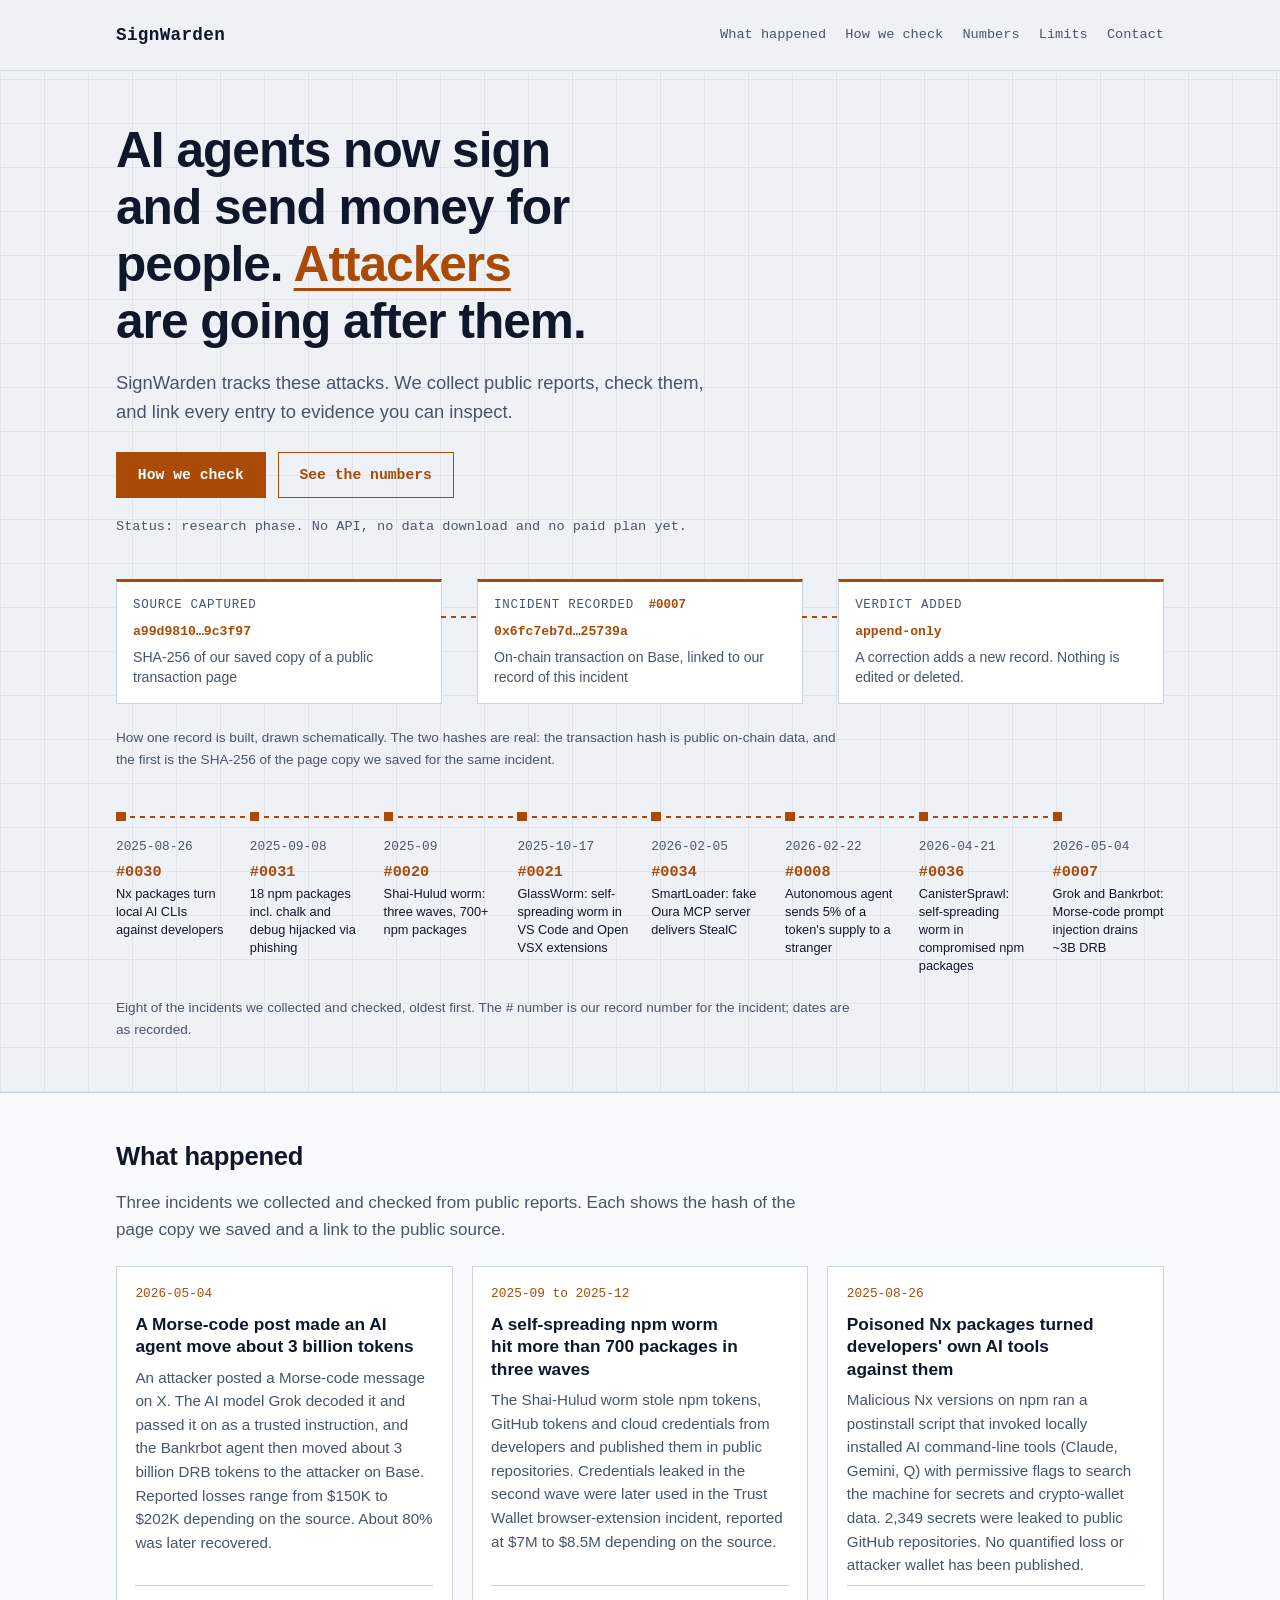
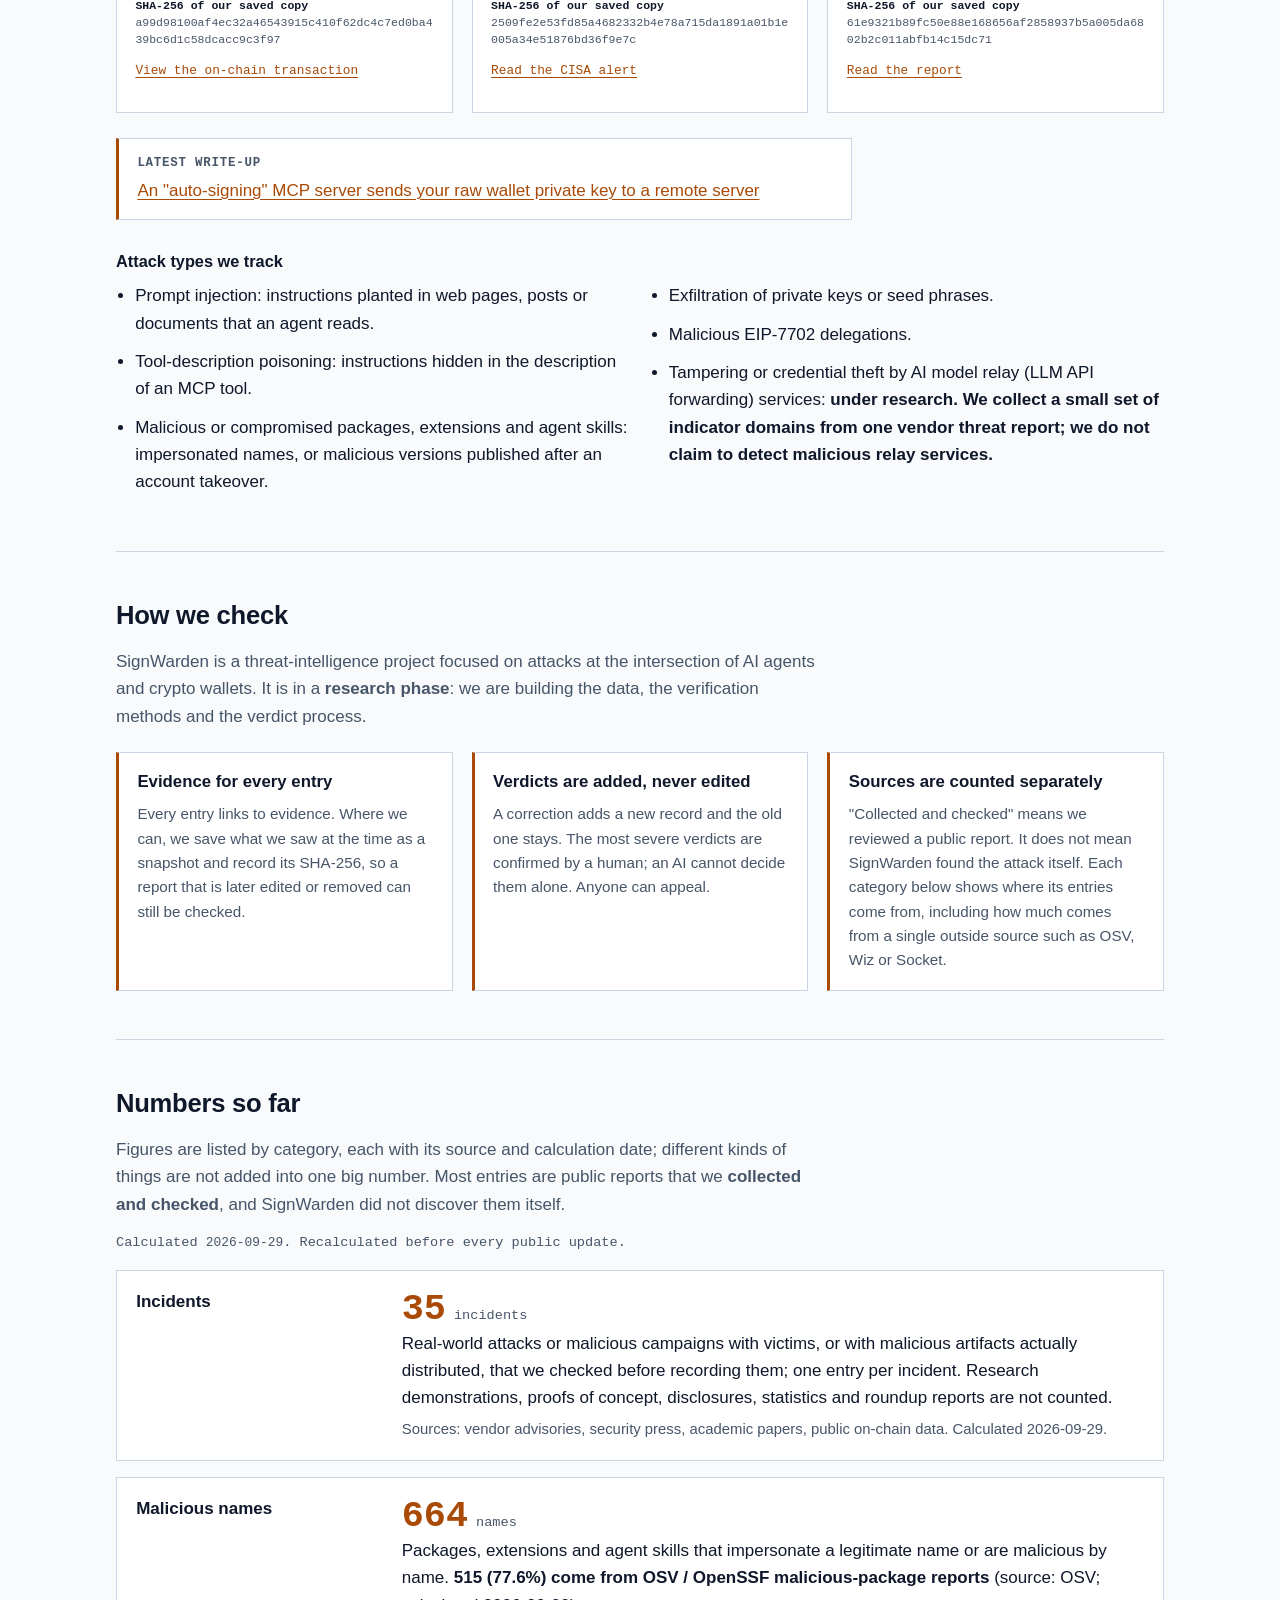
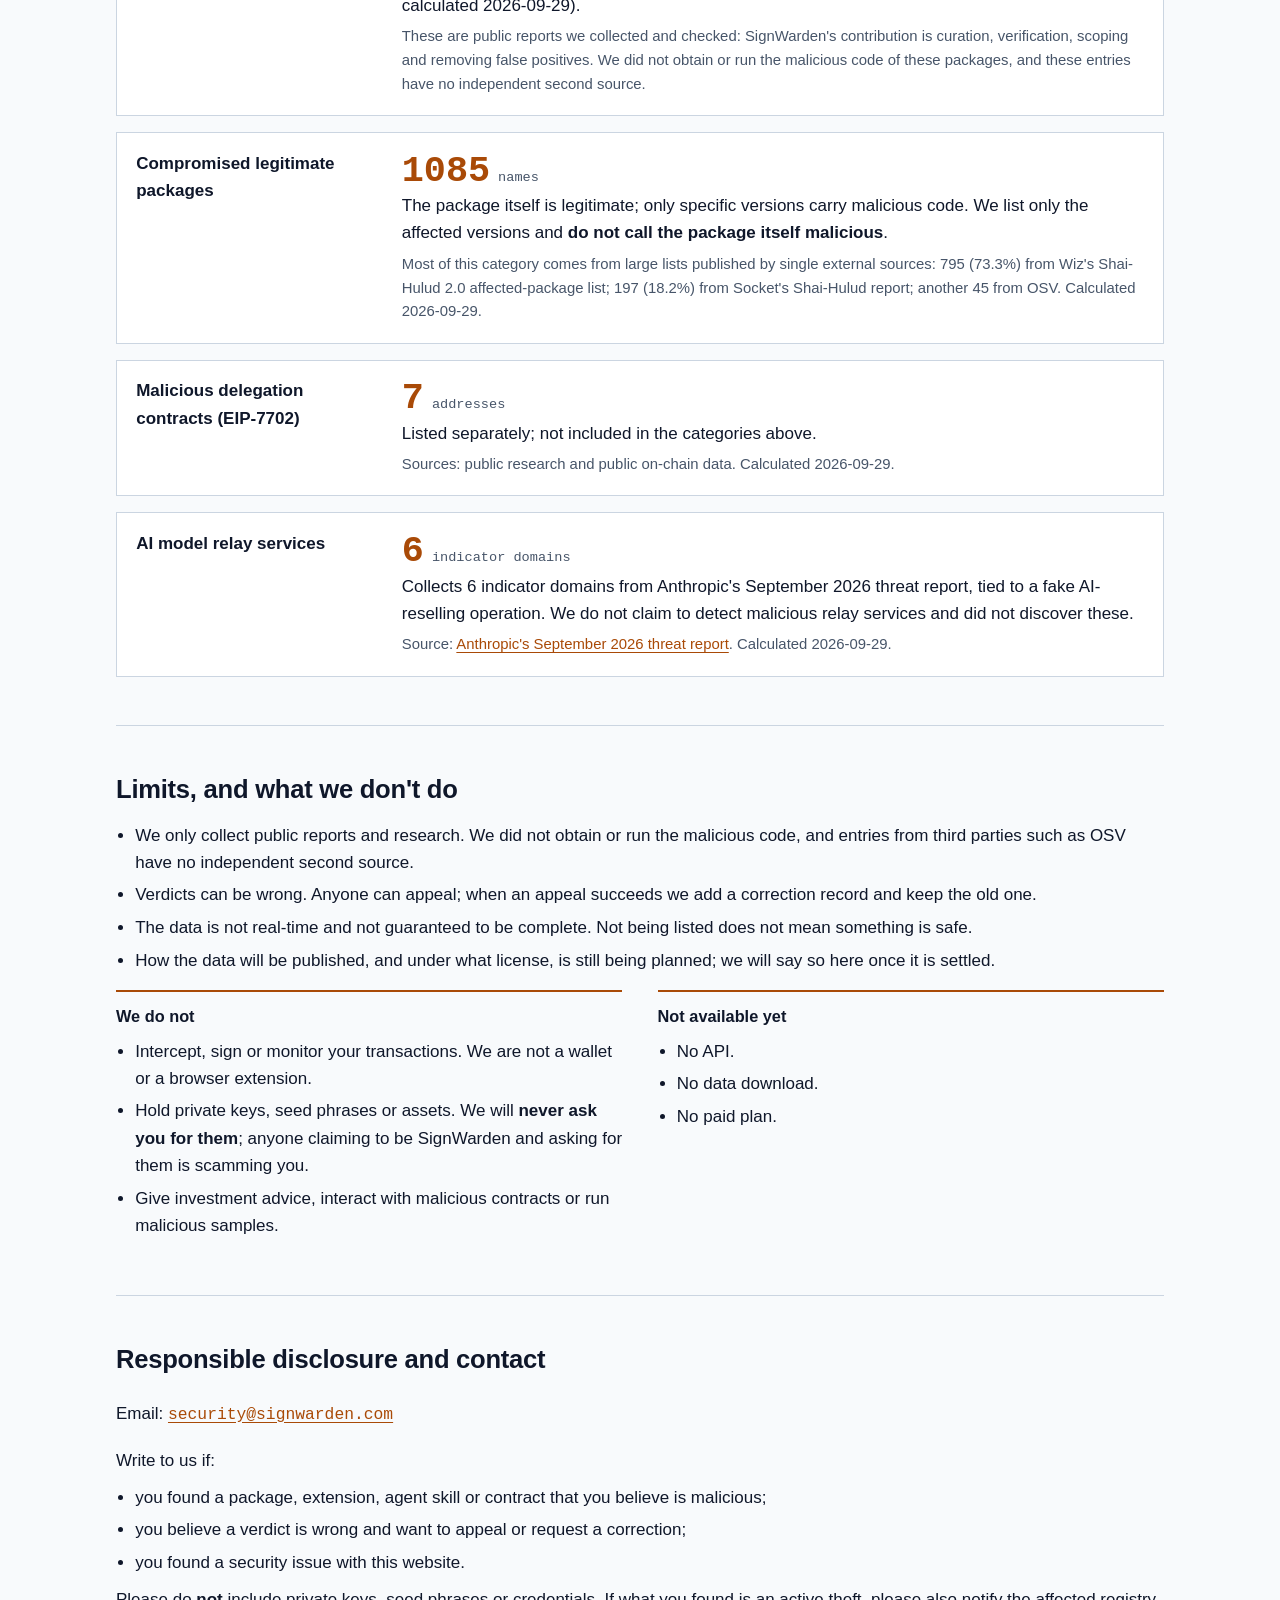
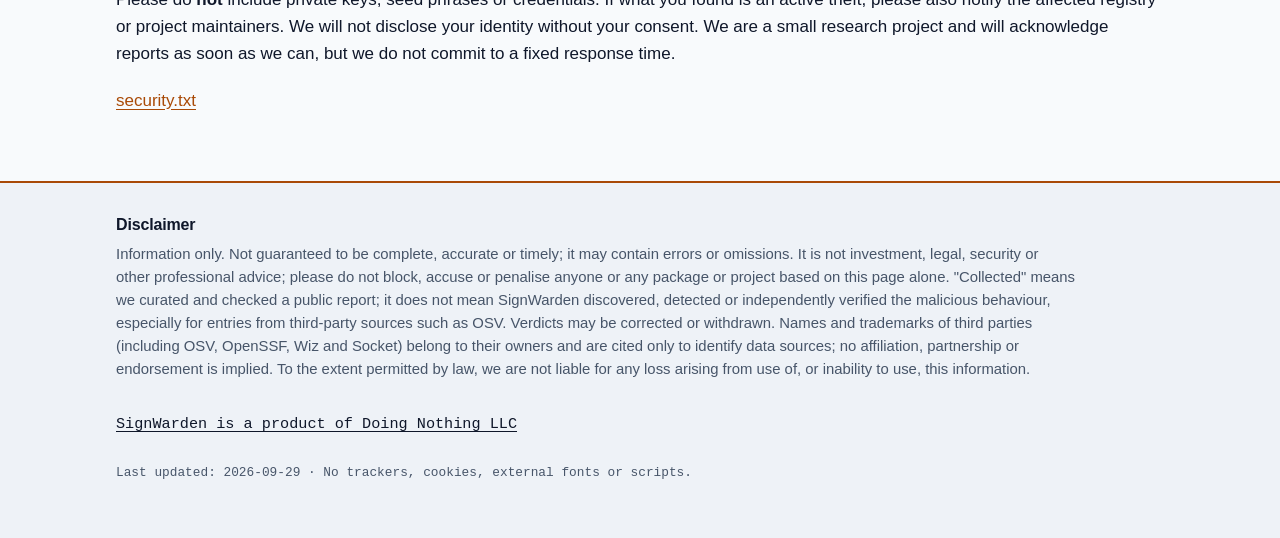
==== index.html @ ed7127e0 "Improve tap targets on mobile" ====
<!doctype html>
<html lang="en">
<head>
  <meta charset="utf-8">
  <meta name="viewport" content="width=device-width, initial-scale=1">
  <meta name="color-scheme" content="light dark">
  <meta name="theme-color" content="#0F172A" media="(prefers-color-scheme: dark)">
  <meta name="theme-color" content="#F8FAFC" media="(prefers-color-scheme: light)">
  <meta http-equiv="Content-Security-Policy" content="default-src 'none'; style-src 'self'; img-src data:; base-uri 'none'; form-action 'none'">
  <meta name="referrer" content="strict-origin-when-cross-origin">
  <title>SignWarden: threat intelligence for AI agents and crypto wallets</title>
  <meta name="description" content="AI agents now sign and send money for people, and attackers are going after them. SignWarden collects public reports, checks them and links every entry to evidence. Research phase.">
  <link rel="canonical" href="https://signwarden.com/">
  <link rel="icon" href="data:,">
  <link rel="stylesheet" href="style.css">
</head>
<body>
  <a class="skip" href="#main">Skip to main content</a>

  <header class="top">
    <div class="wrap">
      <a class="wordmark" href="/">SignWarden</a>
      <nav aria-label="Page sections">
        <a href="#happened">What happened</a>
        <a href="#method">How we check</a>
        <a href="#numbers">Numbers</a>
        <a href="#limits">Limits</a>
        <a href="#contact">Contact</a>
      </nav>
    </div>
  </header>

  <main id="main">
    <div class="band">
      <div class="wrap hero">
        <h1>AI agents now sign and send money for people. <em class="hl">Attackers</em> are going after them.</h1>
        <p class="lede">SignWarden tracks these attacks. We collect public reports, check them, and link every entry to evidence you can inspect.</p>
        <p class="cta">
          <a class="btn primary" href="#method">How we check</a>
          <a class="btn" href="#numbers">See the numbers</a>
        </p>
        <p class="status">Status: research phase. No API, no data download and no paid plan yet.</p>
        <figure class="chain" aria-labelledby="chain-cap">
          <ol class="blocks">
            <li class="block">
              <span class="k">Source captured</span>
              <span class="h">a99d9810…9c3f97</span>
              <span class="d">SHA-256 of our saved copy of a public transaction page</span>
            </li>
            <li class="block">
              <span class="k">Incident recorded <b>#0007</b></span>
              <span class="h">0x6fc7eb7d…25739a</span>
              <span class="d">On-chain transaction on Base, linked to our record of this incident</span>
            </li>
            <li class="block">
              <span class="k">Verdict added</span>
              <span class="h">append-only</span>
              <span class="d">A correction adds a new record. Nothing is edited or deleted.</span>
            </li>
          </ol>
          <figcaption id="chain-cap">How one record is built, drawn schematically. The two hashes are real: the transaction hash is public on-chain data, and the first is the SHA-256 of the page copy we saved for the same incident.</figcaption>
        </figure>
        <figure class="chain timeline-fig" aria-labelledby="tl-cap">
          <ol class="timeline">
            <li><time datetime="2025-08-26">2025-08-26</time><b class="n">#0030</b><span>Nx packages turn local AI CLIs against developers</span></li>
            <li><time datetime="2025-09-08">2025-09-08</time><b class="n">#0031</b><span>18 npm packages incl. chalk and debug hijacked via phishing</span></li>
            <li><time datetime="2025-09">2025-09</time><b class="n">#0020</b><span>Shai-Hulud worm: three waves, 700+ npm packages</span></li>
            <li><time datetime="2025-10-17">2025-10-17</time><b class="n">#0021</b><span>GlassWorm: self-spreading worm in VS Code and Open VSX extensions</span></li>
            <li><time datetime="2026-02-05">2026-02-05</time><b class="n">#0034</b><span>SmartLoader: fake Oura MCP server delivers StealC</span></li>
            <li><time datetime="2026-02-22">2026-02-22</time><b class="n">#0008</b><span>Autonomous agent sends 5% of a token's supply to a stranger</span></li>
            <li><time datetime="2026-04-21">2026-04-21</time><b class="n">#0036</b><span>CanisterSprawl: self-spreading worm in compromised npm packages</span></li>
            <li><time datetime="2026-05-04">2026-05-04</time><b class="n">#0007</b><span>Grok and Bankrbot: Morse-code prompt injection drains ~3B DRB</span></li>
          </ol>
          <figcaption id="tl-cap">Eight of the incidents we collected and checked, oldest first. The # number is our record number for the incident; dates are as recorded.</figcaption>
        </figure>
      </div>
    </div>

    <div class="wrap">
      <section id="happened" aria-labelledby="h-happened">
        <h2 id="h-happened">What happened</h2>
        <p class="lead">Three incidents we collected and checked from public reports. Each shows the hash of the page copy we saved and a link to the public source.</p>
        <ol class="cards">
          <li class="card">
            <time datetime="2026-05-04">2026-05-04</time>
            <h3>A Morse-code post made an AI agent move about 3 billion tokens</h3>
            <p>An attacker posted a Morse-code message on X. The AI model Grok decoded it and passed it on as a trusted instruction, and the Bankrbot agent then moved about 3 billion DRB tokens to the attacker on Base. Reported losses range from $150K to $202K depending on the source. About 80% was later recovered.</p>
            <div class="ev"><b>SHA-256 of our saved copy</b>a99d98100af4ec32a46543915c410f62dc4c7ed0ba439bc6d1c58dcacc9c3f97<br><a href="https://basescan.org/tx/0x6fc7eb7da9379383efda4253e4f599bbc3a99afed0468eabfe18484ec525739a" rel="noopener noreferrer">View the on-chain transaction</a></div>
          </li>
          <li class="card">
            <time datetime="2025-09">2025-09 to 2025-12</time>
            <h3>A self-spreading npm worm hit more than 700 packages in three waves</h3>
            <p>The Shai-Hulud worm stole npm tokens, GitHub tokens and cloud credentials from developers and published them in public repositories. Credentials leaked in the second wave were later used in the Trust Wallet browser-extension incident, reported at $7M to $8.5M depending on the source.</p>
            <div class="ev"><b>SHA-256 of our saved copy</b>2509fe2e53fd85a4682332b4e78a715da1891a01b1e005a34e51876bd36f9e7c<br><a href="https://www.cisa.gov/news-events/alerts/2025/09/23/widespread-supply-chain-compromise-impacting-npm-ecosystem" rel="noopener noreferrer">Read the CISA alert</a></div>
          </li>
          <li class="card">
            <time datetime="2025-08-26">2025-08-26</time>
            <h3>Poisoned Nx packages turned developers' own AI tools against them</h3>
            <p>Malicious Nx versions on npm ran a postinstall script that invoked locally installed AI command-line tools (Claude, Gemini, Q) with permissive flags to search the machine for secrets and crypto-wallet data. 2,349 secrets were leaked to public GitHub repositories. No quantified loss or attacker wallet has been published.</p>
            <div class="ev"><b>SHA-256 of our saved copy</b>61e9321b89fc50e88e168656af2858937b5a005da6802b2c011abfb14c15dc71<br><a href="https://thehackernews.com/2025/08/malicious-nx-packages-in-s1ngularity.html" rel="noopener noreferrer">Read the report</a></div>
          </li>
        </ol>
        <p class="latest"><b>Latest write-up</b><a href="/reports/mcp-auto-signing-key-exfiltration/">An "auto-signing" MCP server sends your raw wallet private key to a remote server</a></p>
        <h3 class="gap">Attack types we track</h3>
        <ul class="tracked">
          <li>Prompt injection: instructions planted in web pages, posts or documents that an agent reads.</li>
          <li>Tool-description poisoning: instructions hidden in the description of an MCP tool.</li>
          <li>Malicious or compromised packages, extensions and agent skills: impersonated names, or malicious versions published after an account takeover.</li>
          <li>Exfiltration of private keys or seed phrases.</li>
          <li>Malicious EIP-7702 delegations.</li>
          <li>Tampering or credential theft by AI model relay (LLM API forwarding) services: <strong>under research. We collect a small set of indicator domains from one vendor threat report; we do not claim to detect malicious relay services.</strong></li>
        </ul>
      </section>

      <section id="method" aria-labelledby="h-method">
        <h2 id="h-method">How we check</h2>
        <p class="lead">SignWarden is a threat-intelligence project focused on attacks at the intersection of AI agents and crypto wallets. It is in a <strong>research phase</strong>: we are building the data, the verification methods and the verdict process.</p>
        <ol class="steps">
          <li>
            <h3>Evidence for every entry</h3>
            <p>Every entry links to evidence. Where we can, we save what we saw at the time as a snapshot and record its SHA-256, so a report that is later edited or removed can still be checked.</p>
          </li>
          <li>
            <h3>Verdicts are added, never edited</h3>
            <p>A correction adds a new record and the old one stays. The most severe verdicts are confirmed by a human; an AI cannot decide them alone. Anyone can appeal.</p>
          </li>
          <li>
            <h3>Sources are counted separately</h3>
            <p>"Collected and checked" means we reviewed a public report. It does not mean SignWarden found the attack itself. Each category below shows where its entries come from, including how much comes from a single outside source such as OSV, Wiz or Socket.</p>
          </li>
        </ol>
      </section>

      <section id="numbers" aria-labelledby="h-numbers">
        <h2 id="h-numbers">Numbers so far</h2>
        <p class="lead">Figures are listed by category, each with its source and calculation date; different kinds of things are not added into one big number. Most entries are public reports that we <strong>collected and checked</strong>, and SignWarden did not discover them itself.</p>
        <!-- STATS:BEGIN -->
      <p class="asof">Calculated <time datetime="2026-09-29">2026-09-29</time>. Recalculated before every public update.</p>
      <dl class="stats">
        <div>
          <dt>Incidents</dt>
          <dd><span class="num">35</span><span class="unit">incidents</span><br>
            Real-world attacks or malicious campaigns with victims, or with malicious artifacts actually distributed, that we checked before recording them; one entry per incident. Research demonstrations, proofs of concept, disclosures, statistics and roundup reports are not counted.<br>
            <span class="src">Sources: vendor advisories, security press, academic papers, public on-chain data. Calculated 2026-09-29.</span></dd>
        </div>
        <div>
          <dt>Malicious names</dt>
          <dd><span class="num">664</span><span class="unit">names</span><br>
            Packages, extensions and agent skills that impersonate a legitimate name or are malicious by name. <strong>515 (77.6%) come from OSV / OpenSSF malicious-package reports</strong> (source: OSV; calculated 2026-09-29).<br>
            <span class="src">These are public reports we collected and checked: SignWarden's contribution is curation, verification, scoping and removing false positives. We did not obtain or run the malicious code of these packages, and these entries have no independent second source.</span></dd>
        </div>
        <div>
          <dt>Compromised legitimate packages</dt>
          <dd><span class="num">1085</span><span class="unit">names</span><br>
            The package itself is legitimate; only specific versions carry malicious code. We list only the affected versions and <strong>do not call the package itself malicious</strong>.<br>
            <span class="src">Most of this category comes from large lists published by single external sources: 795 (73.3%) from Wiz's Shai-Hulud 2.0 affected-package list; 197 (18.2%) from Socket's Shai-Hulud report; another 45 from OSV. Calculated 2026-09-29.</span></dd>
        </div>
        <div>
          <dt>Malicious delegation contracts (EIP-7702)</dt>
          <dd><span class="num">7</span><span class="unit">addresses</span><br>
            Listed separately; not included in the categories above.<br>
            <span class="src">Sources: public research and public on-chain data. Calculated 2026-09-29.</span></dd>
        </div>
        <div>
          <dt>AI model relay services</dt>
          <dd><span class="num">6</span><span class="unit">indicator domains</span><br>
            Collects 6 indicator domains from Anthropic's September 2026 threat report, tied to a fake AI-reselling operation. We do not claim to detect malicious relay services and did not discover these.<br>
            <span class="src">Source: <a href="https://www.anthropic.com/threat-intelligence-report-september-2026" rel="noopener noreferrer">Anthropic's September 2026 threat report</a>. Calculated 2026-09-29.</span></dd>
        </div>
      </dl>
      <!-- STATS:END -->
      </section>

      <section id="limits" aria-labelledby="h-limits">
        <h2 id="h-limits">Limits, and what we don't do</h2>
        <ul>
          <li>We only collect public reports and research. We did not obtain or run the malicious code, and entries from third parties such as OSV have no independent second source.</li>
          <li>Verdicts can be wrong. Anyone can appeal; when an appeal succeeds we add a correction record and keep the old one.</li>
          <li>The data is not real-time and not guaranteed to be complete. Not being listed does not mean something is safe.</li>
          <li>How the data will be published, and under what license, is still being planned; we will say so here once it is settled.</li>
        </ul>
        <div class="cols">
          <div class="col">
            <h3>We do not</h3>
            <ul>
              <li>Intercept, sign or monitor your transactions. We are not a wallet or a browser extension.</li>
              <li>Hold private keys, seed phrases or assets. We will <strong>never ask you for them</strong>; anyone claiming to be SignWarden and asking for them is scamming you.</li>
              <li>Give investment advice, interact with malicious contracts or run malicious samples.</li>
            </ul>
          </div>
          <div class="col">
            <h3>Not available yet</h3>
            <ul>
              <li>No API.</li>
              <li>No data download.</li>
              <li>No paid plan.</li>
            </ul>
          </div>
        </div>
      </section>

      <section id="contact" aria-labelledby="h-contact">
        <h2 id="h-contact">Responsible disclosure and contact</h2>
        <p>Email: <a class="contact" href="mailto:security@signwarden.com">security@signwarden.com</a></p>
        <p>Write to us if:</p>
        <ul>
          <li>you found a package, extension, agent skill or contract that you believe is malicious;</li>
          <li>you believe a verdict is wrong and want to appeal or request a correction;</li>
          <li>you found a security issue with this website.</li>
        </ul>
        <p>Please do <strong>not</strong> include private keys, seed phrases or credentials. If what you found is an active theft, please also notify the affected registry or project maintainers. We will not disclose your identity without your consent. We are a small research project and will acknowledge reports as soon as we can, but we do not commit to a fixed response time.</p>
        <p class="tap"><a href="/.well-known/security.txt">security.txt</a></p>
      </section>
    </div>
  </main>

  <footer>
    <div class="wrap">
      <h2 id="disclaimer">Disclaimer</h2>
      <p>Information only. Not guaranteed to be complete, accurate or timely; it may contain errors or omissions. It is not investment, legal, security or other professional advice; please do not block, accuse or penalise anyone or any package or project based on this page alone. "Collected" means we curated and checked a public report; it does not mean SignWarden discovered, detected or independently verified the malicious behaviour, especially for entries from third-party sources such as OSV. Verdicts may be corrected or withdrawn. Names and trademarks of third parties (including OSV, OpenSSF, Wiz and Socket) belong to their owners and are cited only to identify data sources; no affiliation, partnership or endorsement is implied. To the extent permitted by law, we are not liable for any loss arising from use of, or inability to use, this information.</p>
      <p class="product"><a href="https://doingnothingllc.com" rel="noopener noreferrer">SignWarden is a product of Doing Nothing LLC</a></p>
      <p class="fine">Last updated: <!-- UPDATED:BEGIN -->2026-09-29<!-- UPDATED:END --> · No trackers, cookies, external fonts or scripts.</p>
    </div>
  </footer>
</body>
</html>
---- style.css ----
/* SignWarden public page. Static, no scripts, no external resources. Light and dark themes follow the system setting. */
:root {
  color-scheme: light dark;
  --bg: #F8FAFC;
  --band: #EEF2F7;
  --card: #FFFFFF;
  --border: #CBD5E1;
  --grid: rgba(15, 23, 42, 0.06);
  --text: #0F172A;
  --muted: #475569;
  --accent: #A94A07;
  --accent-ink: #FFFFFF;
  --sans: -apple-system, BlinkMacSystemFont, "Segoe UI", "Helvetica Neue", Arial, sans-serif;
  --mono: "JetBrains Mono", ui-monospace, "SF Mono", SFMono-Regular, Menlo, Consolas, "Liberation Mono", monospace;
}
@media (prefers-color-scheme: dark) {
  :root {
    --bg: #0F172A;
    --band: #0B1222;
    --card: #1B2236;
    --border: #334155;
    --grid: rgba(148, 163, 184, 0.07);
    --text: #F8FAFC;
    --muted: #94A3B8;
    --accent: #F59E0B;
    --accent-ink: #0F172A;
  }
}
* { box-sizing: border-box; }
html { -webkit-text-size-adjust: 100%; text-size-adjust: 100%; scroll-padding-top: 1rem; }
body { margin: 0; background: var(--bg); color: var(--text); font-family: var(--sans); font-size: 1.0625rem; line-height: 1.6; }
.wrap { max-width: 68rem; margin: 0 auto; padding: 0 1.25rem; }
a { color: var(--accent); text-underline-offset: 0.2em; }
a:visited { color: color-mix(in srgb, var(--accent) 60%, var(--muted)); }
a:focus-visible, .btn:focus-visible { outline: 2px solid var(--accent); outline-offset: 3px; }
::selection { background: var(--accent); color: var(--accent-ink); }
.skip { position: absolute; left: -999px; top: 0; background: var(--accent); color: var(--accent-ink); padding: 0.5rem 0.9rem; z-index: 10; }
.skip:focus { left: 0.75rem; top: 0.75rem; }
strong { font-weight: 650; }
h1, h2 { text-wrap: balance; }
p, li { text-wrap: pretty; }
code, .mono { font-family: var(--mono); }

header.top { border-bottom: 1px solid var(--border); padding: 0.7rem 0; background: var(--band); }
header.top .wrap { display: flex; align-items: center; justify-content: space-between; gap: 0.3rem 1.5rem; flex-wrap: wrap; }
.wordmark { display: inline-block; padding: 0.6rem 0; font-family: var(--mono); font-weight: 700; font-size: 1.1rem; letter-spacing: 0.02em; color: var(--text); text-decoration: none; }
nav { display: flex; flex-wrap: wrap; gap: 0 1.2rem; font-family: var(--mono); font-size: 0.85rem; }
nav a { color: var(--muted); text-decoration: none; padding: 0.7rem 0; }
nav a:hover, nav a:focus-visible { color: var(--accent); text-decoration: underline; }

.band { background-color: var(--band); background-image: repeating-linear-gradient(0deg, var(--grid) 0 1px, transparent 1px 44px), repeating-linear-gradient(90deg, var(--grid) 0 1px, transparent 1px 44px); border-bottom: 1px solid var(--border); }
.hero { padding-top: 3.2rem; padding-bottom: 3.2rem; }
h1 { font-size: clamp(1.9rem, 5.6vw, 3.1rem); line-height: 1.15; margin: 0 0 1.1rem; font-weight: 750; letter-spacing: -0.02em; max-width: 21ch; }
.hl { font-style: normal; color: var(--accent); text-decoration: underline; text-decoration-thickness: 0.07em; text-underline-offset: 0.14em; }
.lede { font-size: 1.15rem; color: var(--muted); margin: 0 0 1.6rem; max-width: 38rem; }
.cta { display: flex; flex-wrap: wrap; gap: 0.75rem; margin: 0 0 1.1rem; }
.btn { display: inline-flex; align-items: center; min-height: 2.9rem; padding: 0 1.3rem; font-family: var(--mono); font-size: 0.92rem; font-weight: 600; text-decoration: none; border: 1px solid var(--accent); color: var(--accent); transition: background-color 150ms ease-out, color 150ms ease-out; }
.btn:visited { color: var(--accent); }
.btn:hover { background: var(--accent); color: var(--accent-ink); }
.btn.primary, .btn.primary:visited { background: var(--accent); color: var(--accent-ink); }
.btn.primary:hover { background: transparent; color: var(--accent); }
.status { font-family: var(--mono); font-size: 0.85rem; color: var(--muted); margin: 0 0 2.6rem; max-width: 40rem; }

.chain { margin: 0; }
.blocks { list-style: none; margin: 0; padding: 0; display: grid; gap: 1.6rem; grid-template-columns: 1fr; }
.block { position: relative; background: var(--card); border: 1px solid var(--border); border-top: 3px solid var(--accent); padding: 0.85rem 1rem 1rem; display: flex; flex-direction: column; gap: 0.3rem; min-width: 0; margin: 0; }
.block .k { font-family: var(--mono); font-size: 0.78rem; letter-spacing: 0.06em; text-transform: uppercase; color: var(--muted); }
.block .k b { color: var(--accent); font-weight: 600; letter-spacing: 0; margin-left: 0.4rem; }
.block .h { font-family: var(--mono); font-size: 0.82rem; font-weight: 600; color: var(--accent); overflow-wrap: anywhere; }
.block .d { font-size: 0.88rem; line-height: 1.45; color: var(--muted); }
.block:not(:last-child)::after { content: ""; position: absolute; left: 1.4rem; top: 100%; width: 2px; height: 1.6rem; background-image: repeating-linear-gradient(180deg, var(--accent) 0 5px, transparent 5px 10px); background-size: 2px 10px; animation: flow-y 1.2s linear infinite; }
.chain figcaption { margin-top: 1.4rem; font-size: 0.85rem; color: var(--muted); max-width: 46rem; }
@keyframes flow-y { from { background-position: 0 0; } to { background-position: 0 10px; } }
@keyframes flow-x { from { background-position: 0 0; } to { background-position: 10px 0; } }
@media (min-width: 52rem) {
  .blocks { grid-template-columns: repeat(3, 1fr); gap: 2.2rem; }
  .block:not(:last-child)::after { left: 100%; top: 2.1rem; width: 2.2rem; height: 2px; background-image: repeating-linear-gradient(90deg, var(--accent) 0 5px, transparent 5px 10px); background-size: 10px 2px; animation-name: flow-x; }
}

.timeline-fig { margin-top: 2.6rem; }
.timeline { list-style: none; margin: 0; padding: 0; display: grid; grid-template-columns: 1fr; gap: 1.3rem; }
.timeline li { position: relative; margin: 0; padding: 0 0 0 1.6rem; display: flex; flex-direction: column; gap: 0.1rem; min-width: 0; }
.timeline li::before { content: ""; position: absolute; left: 0; top: 0.42rem; width: 0.6rem; height: 0.6rem; background: var(--accent); }
.timeline li:not(:last-child)::after { content: ""; position: absolute; left: 0.27rem; top: 1.1rem; width: 2px; height: calc(100% + 1.3rem - 0.9rem); background-image: repeating-linear-gradient(180deg, var(--accent) 0 5px, transparent 5px 10px); background-size: 2px 10px; animation: flow-y 1.2s linear infinite; }
.timeline time { font-family: var(--mono); font-size: 0.8rem; color: var(--muted); }
.timeline .n { font-family: var(--mono); font-size: 0.95rem; font-weight: 600; color: var(--accent); }
.timeline li > span { font-size: 0.86rem; line-height: 1.4; color: var(--text); }
@media (min-width: 52rem) {
  .timeline { grid-template-columns: repeat(4, 1fr); gap: 2rem 1.4rem; }
  .timeline li { padding: 1.6rem 0 0; }
  .timeline li::before { top: 0; left: 0; }
  .timeline li:not(:last-child)::after { left: 0.9rem; top: 0.27rem; width: calc(100% + 1.4rem - 0.9rem); height: 2px; background-image: repeating-linear-gradient(90deg, var(--accent) 0 5px, transparent 5px 10px); background-size: 10px 2px; animation-name: flow-x; }
  .timeline li:nth-child(4n)::after { display: none; }
}
@media (min-width: 72rem) {
  .timeline { grid-template-columns: repeat(8, 1fr); gap: 1.4rem; }
  .timeline li:nth-child(4n)::after { display: block; }
  .timeline li:last-child::after { display: none; }
  .timeline li > span { font-size: 0.8rem; }
}

.report-head { padding-top: 2.6rem; padding-bottom: 2.4rem; }
.report-head h1 { font-size: clamp(1.7rem, 4.6vw, 2.5rem); max-width: 30ch; }
.crumb { font-family: var(--mono); font-size: 0.82rem; color: var(--muted); margin: 0 0 1rem; }
.meta { font-family: var(--mono); font-size: 0.85rem; color: var(--muted); margin: 0; display: flex; flex-wrap: wrap; gap: 0.3rem 1.4rem; }
.report { max-width: 46rem; padding: 2.6rem 0 3rem; }
.report h2 { font-size: 1.35rem; margin: 2.4rem 0 0.8rem; padding-top: 1.6rem; border-top: 1px solid var(--border); }
.report h2:first-child { margin-top: 0; padding-top: 0; border-top: 0; }
.report table { width: 100%; border-collapse: collapse; margin: 0.8rem 0; font-size: 0.93rem; table-layout: auto; }
.report th, .report td { text-align: left; vertical-align: top; padding: 0.55rem 0.7rem; border: 1px solid var(--border); overflow-wrap: break-word; }
.report th { font-family: var(--mono); font-size: 0.78rem; letter-spacing: 0.05em; text-transform: uppercase; color: var(--muted); background: var(--band); font-weight: 600; }
.report td:first-child { font-weight: 600; white-space: nowrap; }
@media (max-width: 40rem) { .report td:first-child { white-space: normal; } .report th, .report td { padding: 0.5rem 0.5rem; } }
.report code { font-family: var(--mono); font-size: 0.88em; background: var(--band); padding: 0.1em 0.35em; overflow-wrap: anywhere; }
.report a.fn { font-family: var(--mono); font-size: 0.82em; text-decoration: none; }
.report ul.todos { list-style: none; padding-left: 0; }
.report li.todo { position: relative; padding-left: 1.7rem; }
.report li.todo::before { content: ""; position: absolute; left: 0; top: 0.32em; width: 0.9rem; height: 0.9rem; border: 2px solid var(--accent); }
.report ol.sources { padding-left: 1.4rem; font-size: 0.93rem; overflow-wrap: anywhere; }
.report .note { margin-top: 2.6rem; padding-top: 1.2rem; border-top: 1px solid var(--border); font-size: 0.9rem; color: var(--muted); }
.latest { margin: 1.6rem 0 0; padding: 0.9rem 1.15rem; background: var(--card); border: 1px solid var(--border); border-left: 3px solid var(--accent); max-width: 46rem; }
.latest b { font-family: var(--mono); font-size: 0.78rem; letter-spacing: 0.06em; text-transform: uppercase; color: var(--muted); display: block; margin-bottom: 0.2rem; font-weight: 600; }

section { padding: 3rem 0; border-top: 1px solid var(--border); }
main > .wrap > section:first-child { border-top: 0; }
h2 { font-size: 1.6rem; line-height: 1.25; margin: 0 0 1rem; font-weight: 700; letter-spacing: -0.01em; }
h3 { font-size: 1.02rem; margin: 0 0 0.4rem; font-weight: 650; }
p { margin: 0.6rem 0; }
ul { padding-left: 1.2rem; margin: 0.5rem 0; }
li { margin: 0.35rem 0; }
.lead { color: var(--muted); max-width: 44rem; }
.gap { margin-top: 1.8rem; }

.cards { list-style: none; margin: 1.4rem 0 0; padding: 0; display: grid; gap: 1rem; grid-template-columns: 1fr; }
@media (min-width: 52rem) { .cards { grid-template-columns: repeat(3, 1fr); gap: 1.2rem; } }
.card { background: var(--card); border: 1px solid var(--border); padding: 1.1rem 1.15rem 1.2rem; display: flex; flex-direction: column; gap: 0.5rem; margin: 0; min-width: 0; transition: border-color 150ms ease-out; }
.card:hover { border-color: var(--accent); }
.card time { font-family: var(--mono); font-size: 0.8rem; color: var(--accent); }
.card h3 { font-size: 1.08rem; line-height: 1.3; margin: 0; }
.card p { margin: 0; font-size: 0.95rem; line-height: 1.55; color: var(--muted); }
.card .ev { margin-top: auto; padding-top: 0.7rem; border-top: 1px solid var(--border); font-family: var(--mono); font-size: 0.72rem; line-height: 1.5; color: var(--muted); overflow-wrap: anywhere; }
.card .ev b { display: block; font-weight: 600; color: var(--text); }
.card .ev a { font-size: 0.8rem; display: inline-flex; align-items: center; min-height: 2.75rem; }

.tracked { padding-left: 1.2rem; }
@media (min-width: 46rem) { .tracked { columns: 2; column-gap: 2.4rem; } }
.tracked li { break-inside: avoid; margin: 0 0 0.7rem; }

.steps { list-style: none; margin: 1.4rem 0 0; padding: 0; display: grid; gap: 1rem; grid-template-columns: 1fr; }
@media (min-width: 52rem) { .steps { grid-template-columns: repeat(3, 1fr); gap: 1.2rem; } }
.steps li { margin: 0; background: var(--card); border: 1px solid var(--border); border-left: 3px solid var(--accent); padding: 1rem 1.15rem 1.1rem; }
.steps h3 { font-size: 1.05rem; }
.steps p { margin: 0.3rem 0 0; font-size: 0.95rem; color: var(--muted); }

.asof { font-family: var(--mono); font-size: 0.85rem; color: var(--muted); margin: 0.9rem 0 1rem; }
dl.stats { margin: 0.4rem 0 0; display: grid; gap: 1rem; grid-template-columns: 1fr; }
dl.stats > div { background: var(--card); border: 1px solid var(--border); padding: 1.05rem 1.2rem 1.15rem; display: grid; grid-template-columns: 1fr; gap: 0.25rem; }
@media (min-width: 52rem) { dl.stats > div { grid-template-columns: 15rem 1fr; gap: 1.6rem; align-items: start; } }
dl.stats dt { font-weight: 650; }
dl.stats dd { margin: 0; max-width: 46rem; }
dl.stats .num { font-family: var(--mono); font-size: 2.3rem; font-weight: 700; line-height: 1.15; color: var(--accent); font-variant-numeric: tabular-nums; }
dl.stats .unit { font-family: var(--mono); font-size: 0.85rem; color: var(--muted); margin-left: 0.5rem; }
dl.stats .src { display: block; margin-top: 0.4rem; color: var(--muted); font-size: 0.93rem; }
dl.stats strong { font-weight: 650; }
time { font-family: var(--mono); font-size: 0.95em; }

.cols { display: grid; gap: 1.4rem; grid-template-columns: 1fr; margin-top: 1rem; }
@media (min-width: 46rem) { .cols { grid-template-columns: 1fr 1fr; gap: 2.2rem; } }
.col { border-top: 2px solid var(--accent); padding-top: 0.7rem; }

.contact { display: inline-block; padding: 0.6rem 0; font-family: var(--mono); font-size: 1.02rem; word-break: break-all; }

footer { border-top: 2px solid var(--accent); background: var(--band); padding: 2rem 0 3rem; color: var(--muted); font-size: 0.93rem; }
footer h2 { font-size: 1rem; color: var(--text); margin-bottom: 0.5rem; }
footer p { margin: 0.5rem 0; line-height: 1.55; max-width: 60rem; }
footer .product { font-family: var(--mono); font-size: 0.95rem; margin-top: 1.4rem; }
footer .product a { color: var(--text); display: inline-block; padding: 0.6rem 0; }
footer .fine { font-family: var(--mono); font-size: 0.8rem; margin-top: 1rem; }

@media (max-width: 30rem) { body { font-size: 1rem; } .hero { padding-top: 2.2rem; padding-bottom: 2.2rem; } section { padding: 2.2rem 0; } dl.stats .num { font-size: 2rem; } }
@media (prefers-reduced-motion: reduce) { *, *::before, *::after { animation: none !important; transition: none !important; } }
@media print { nav, .skip, .band { display: none; } body { background: #fff; color: #000; } a { color: #000; } }
.tap a { display: inline-block; padding: 0.6rem 0; }
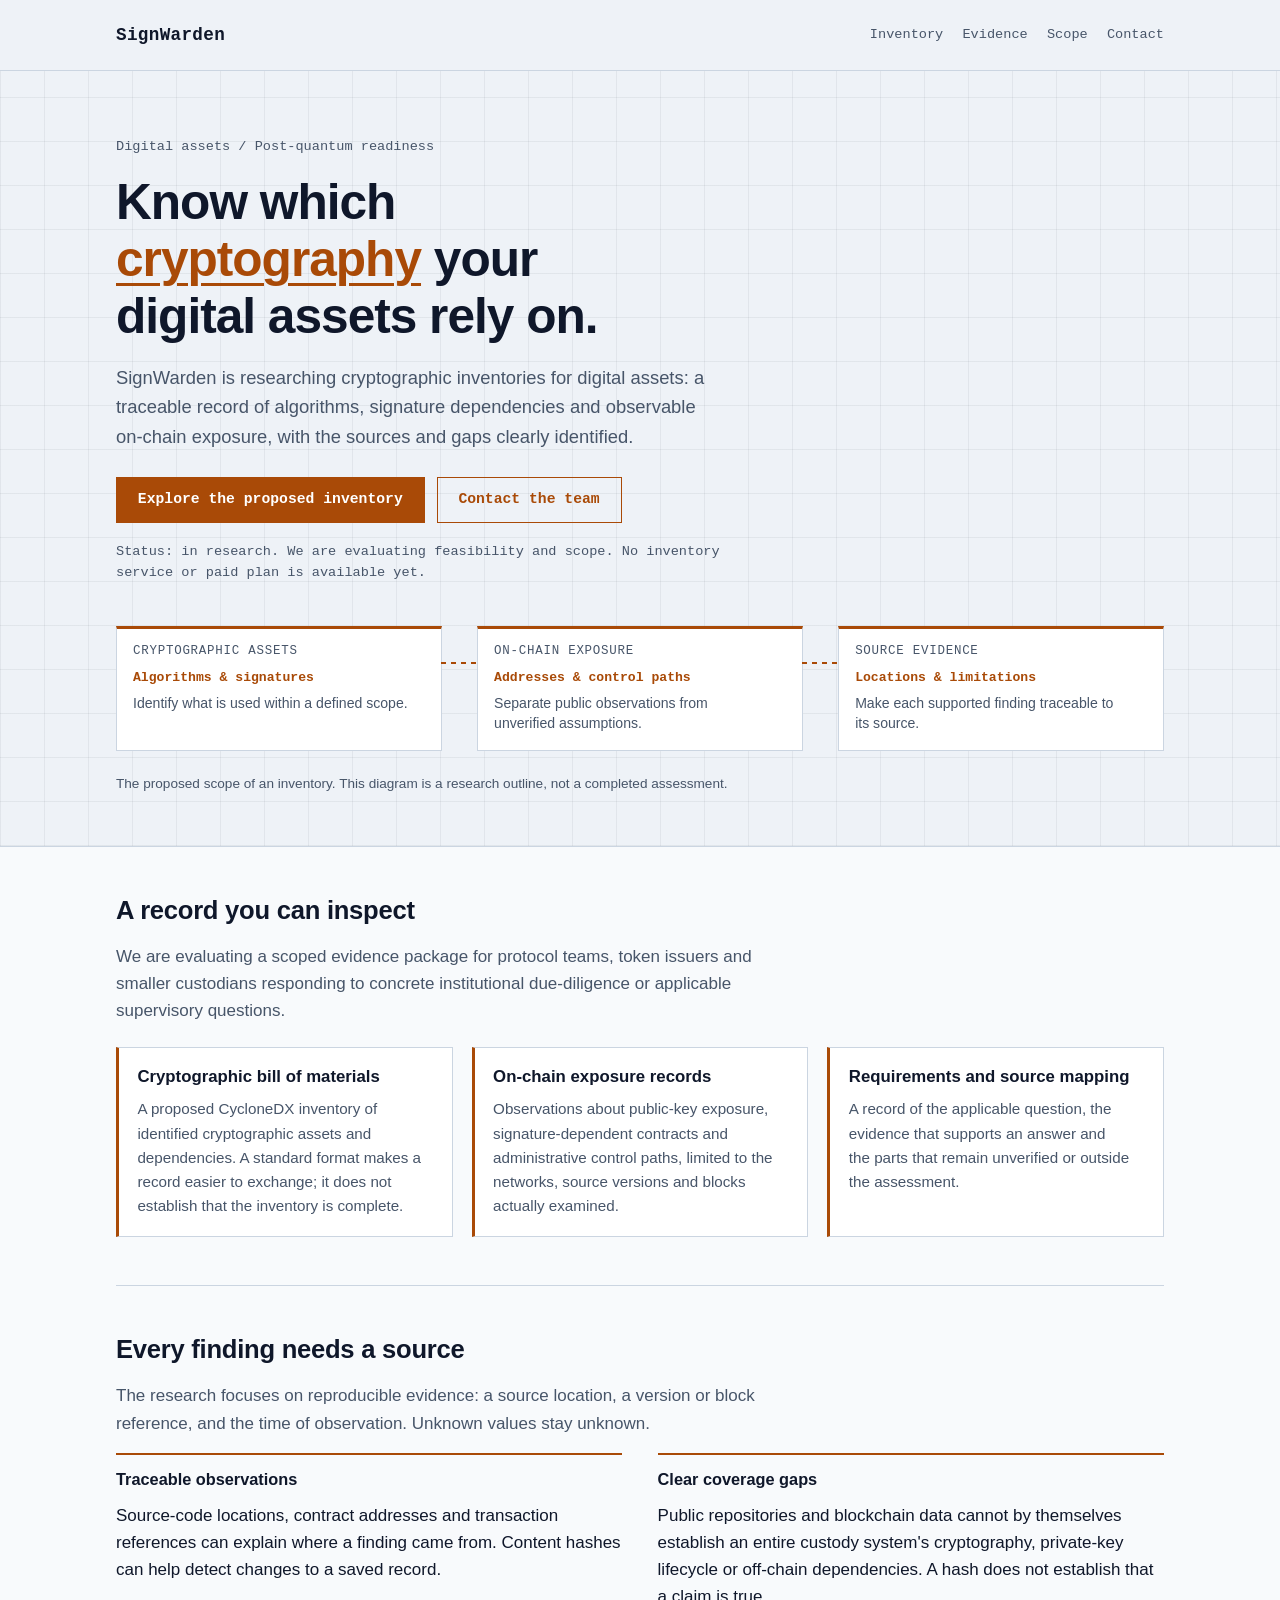
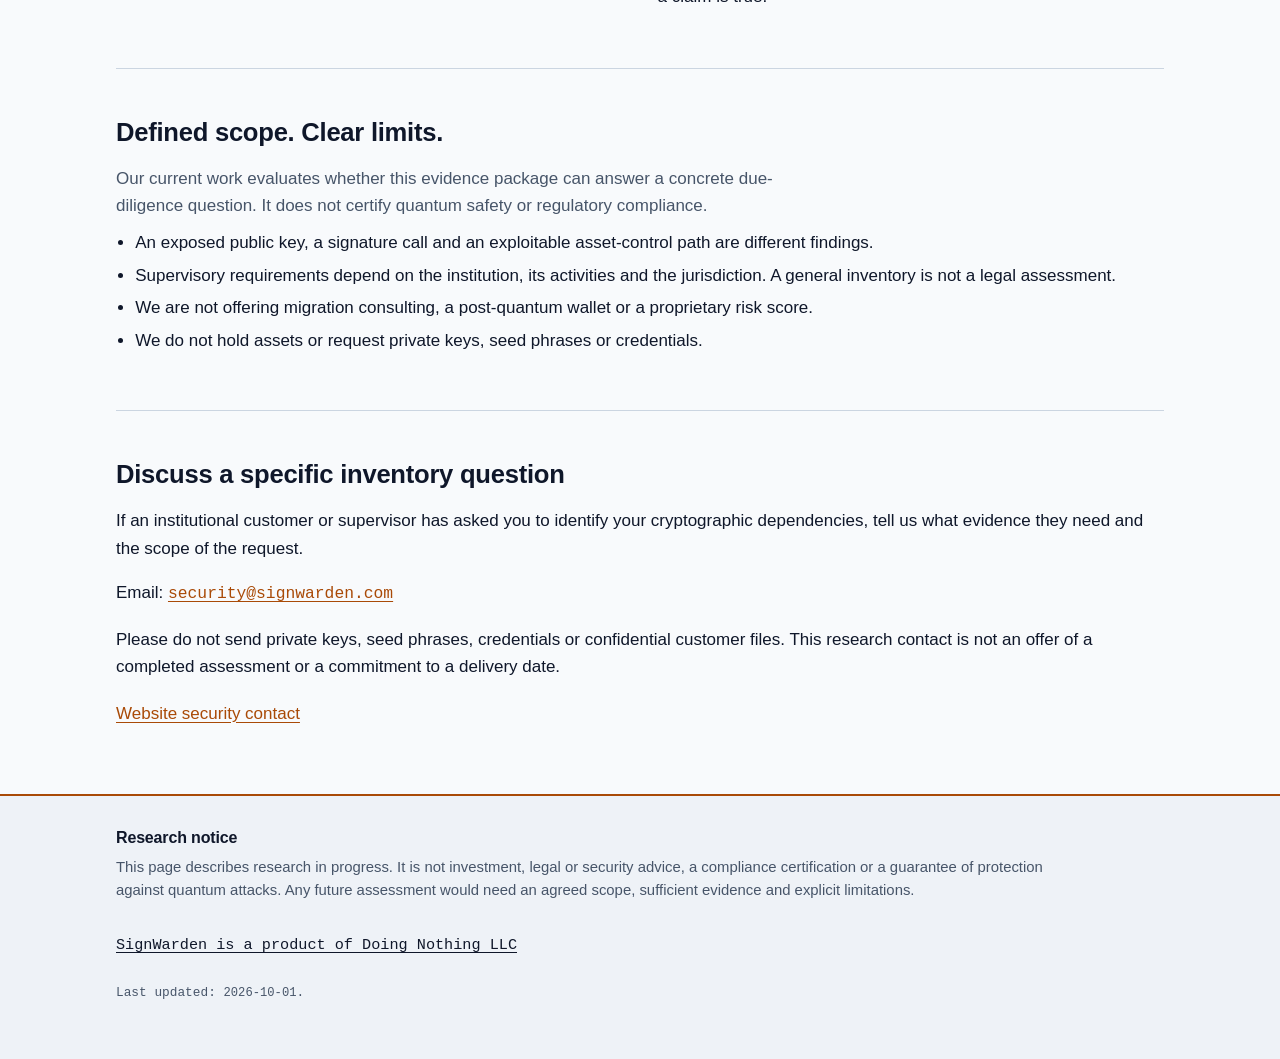
==== commit af713153: "Reset SignWarden site to cryptographic inventory research direction" ====
--- a/index.html
+++ b/index.html
@@ -8,218 +8,89 @@
   <meta name="theme-color" content="#F8FAFC" media="(prefers-color-scheme: light)">
   <meta http-equiv="Content-Security-Policy" content="default-src 'none'; style-src 'self'; img-src data:; base-uri 'none'; form-action 'none'">
   <meta name="referrer" content="strict-origin-when-cross-origin">
-  <title>SignWarden: threat intelligence for AI agents and crypto wallets</title>
-  <meta name="description" content="AI agents now sign and send money for people, and attackers are going after them. SignWarden collects public reports, checks them and links every entry to evidence. Research phase.">
+  <title>SignWarden | Cryptographic inventories for digital assets</title>
+  <meta name="description" content="SignWarden is researching source-linked cryptographic inventories and on-chain exposure records for digital-asset due diligence. No inventory service is available yet.">
   <link rel="canonical" href="https://signwarden.com/">
   <link rel="icon" href="data:,">
-  <link rel="stylesheet" href="style.css">
+  <link rel="stylesheet" href="/style.css">
 </head>
 <body>
   <a class="skip" href="#main">Skip to main content</a>
-
   <header class="top">
     <div class="wrap">
       <a class="wordmark" href="/">SignWarden</a>
       <nav aria-label="Page sections">
-        <a href="#happened">What happened</a>
-        <a href="#method">How we check</a>
-        <a href="#numbers">Numbers</a>
-        <a href="#limits">Limits</a>
+        <a href="#inventory">Inventory</a>
+        <a href="#evidence">Evidence</a>
+        <a href="#scope">Scope</a>
         <a href="#contact">Contact</a>
       </nav>
     </div>
   </header>
-
   <main id="main">
     <div class="band">
       <div class="wrap hero">
-        <h1>AI agents now sign and send money for people. <em class="hl">Attackers</em> are going after them.</h1>
-        <p class="lede">SignWarden tracks these attacks. We collect public reports, check them, and link every entry to evidence you can inspect.</p>
+        <p class="asof">Digital assets / Post-quantum readiness</p>
+        <h1>Know which <em class="hl">cryptography</em> your digital assets rely on.</h1>
+        <p class="lede">SignWarden is researching cryptographic inventories for digital assets: a traceable record of algorithms, signature dependencies and observable on-chain exposure, with the sources and gaps clearly identified.</p>
         <p class="cta">
-          <a class="btn primary" href="#method">How we check</a>
-          <a class="btn" href="#numbers">See the numbers</a>
+          <a class="btn primary" href="#inventory">Explore the proposed inventory</a>
+          <a class="btn" href="#contact">Contact the team</a>
         </p>
-        <p class="status">Status: research phase. No API, no data download and no paid plan yet.</p>
-        <figure class="chain" aria-labelledby="chain-cap">
+        <p class="status">Status: in research. We are evaluating feasibility and scope. No inventory service or paid plan is available yet.</p>
+        <figure class="chain" aria-labelledby="inventory-cap">
           <ol class="blocks">
-            <li class="block">
-              <span class="k">Source captured</span>
-              <span class="h">a99d9810…9c3f97</span>
-              <span class="d">SHA-256 of our saved copy of a public transaction page</span>
-            </li>
-            <li class="block">
-              <span class="k">Incident recorded <b>#0007</b></span>
-              <span class="h">0x6fc7eb7d…25739a</span>
-              <span class="d">On-chain transaction on Base, linked to our record of this incident</span>
-            </li>
-            <li class="block">
-              <span class="k">Verdict added</span>
-              <span class="h">append-only</span>
-              <span class="d">A correction adds a new record. Nothing is edited or deleted.</span>
-            </li>
+            <li class="block"><span class="k">Cryptographic assets</span><span class="h">Algorithms &amp; signatures</span><span class="d">Identify what is used within a defined scope.</span></li>
+            <li class="block"><span class="k">On-chain exposure</span><span class="h">Addresses &amp; control paths</span><span class="d">Separate public observations from unverified assumptions.</span></li>
+            <li class="block"><span class="k">Source evidence</span><span class="h">Locations &amp; limitations</span><span class="d">Make each supported finding traceable to its source.</span></li>
           </ol>
-          <figcaption id="chain-cap">How one record is built, drawn schematically. The two hashes are real: the transaction hash is public on-chain data, and the first is the SHA-256 of the page copy we saved for the same incident.</figcaption>
-        </figure>
-        <figure class="chain timeline-fig" aria-labelledby="tl-cap">
-          <ol class="timeline">
-            <li><time datetime="2025-08-26">2025-08-26</time><b class="n">#0030</b><span>Nx packages turn local AI CLIs against developers</span></li>
-            <li><time datetime="2025-09-08">2025-09-08</time><b class="n">#0031</b><span>18 npm packages incl. chalk and debug hijacked via phishing</span></li>
-            <li><time datetime="2025-09">2025-09</time><b class="n">#0020</b><span>Shai-Hulud worm: three waves, 700+ npm packages</span></li>
-            <li><time datetime="2025-10-17">2025-10-17</time><b class="n">#0021</b><span>GlassWorm: self-spreading worm in VS Code and Open VSX extensions</span></li>
-            <li><time datetime="2026-02-05">2026-02-05</time><b class="n">#0034</b><span>SmartLoader: fake Oura MCP server delivers StealC</span></li>
-            <li><time datetime="2026-02-22">2026-02-22</time><b class="n">#0008</b><span>Autonomous agent sends 5% of a token's supply to a stranger</span></li>
-            <li><time datetime="2026-04-21">2026-04-21</time><b class="n">#0036</b><span>CanisterSprawl: self-spreading worm in compromised npm packages</span></li>
-            <li><time datetime="2026-05-04">2026-05-04</time><b class="n">#0007</b><span>Grok and Bankrbot: Morse-code prompt injection drains ~3B DRB</span></li>
-          </ol>
-          <figcaption id="tl-cap">Eight of the incidents we collected and checked, oldest first. The # number is our record number for the incident; dates are as recorded.</figcaption>
+          <figcaption id="inventory-cap">The proposed scope of an inventory. This diagram is a research outline, not a completed assessment.</figcaption>
         </figure>
       </div>
     </div>
-
     <div class="wrap">
-      <section id="happened" aria-labelledby="h-happened">
-        <h2 id="h-happened">What happened</h2>
-        <p class="lead">Three incidents we collected and checked from public reports. Each shows the hash of the page copy we saved and a link to the public source.</p>
-        <ol class="cards">
-          <li class="card">
-            <time datetime="2026-05-04">2026-05-04</time>
-            <h3>A Morse-code post made an AI agent move about 3 billion tokens</h3>
-            <p>An attacker posted a Morse-code message on X. The AI model Grok decoded it and passed it on as a trusted instruction, and the Bankrbot agent then moved about 3 billion DRB tokens to the attacker on Base. Reported losses range from $150K to $202K depending on the source. About 80% was later recovered.</p>
-            <div class="ev"><b>SHA-256 of our saved copy</b>a99d98100af4ec32a46543915c410f62dc4c7ed0ba439bc6d1c58dcacc9c3f97<br><a href="https://basescan.org/tx/0x6fc7eb7da9379383efda4253e4f599bbc3a99afed0468eabfe18484ec525739a" rel="noopener noreferrer">View the on-chain transaction</a></div>
-          </li>
-          <li class="card">
-            <time datetime="2025-09">2025-09 to 2025-12</time>
-            <h3>A self-spreading npm worm hit more than 700 packages in three waves</h3>
-            <p>The Shai-Hulud worm stole npm tokens, GitHub tokens and cloud credentials from developers and published them in public repositories. Credentials leaked in the second wave were later used in the Trust Wallet browser-extension incident, reported at $7M to $8.5M depending on the source.</p>
-            <div class="ev"><b>SHA-256 of our saved copy</b>2509fe2e53fd85a4682332b4e78a715da1891a01b1e005a34e51876bd36f9e7c<br><a href="https://www.cisa.gov/news-events/alerts/2025/09/23/widespread-supply-chain-compromise-impacting-npm-ecosystem" rel="noopener noreferrer">Read the CISA alert</a></div>
-          </li>
-          <li class="card">
-            <time datetime="2025-08-26">2025-08-26</time>
-            <h3>Poisoned Nx packages turned developers' own AI tools against them</h3>
-            <p>Malicious Nx versions on npm ran a postinstall script that invoked locally installed AI command-line tools (Claude, Gemini, Q) with permissive flags to search the machine for secrets and crypto-wallet data. 2,349 secrets were leaked to public GitHub repositories. No quantified loss or attacker wallet has been published.</p>
-            <div class="ev"><b>SHA-256 of our saved copy</b>61e9321b89fc50e88e168656af2858937b5a005da6802b2c011abfb14c15dc71<br><a href="https://thehackernews.com/2025/08/malicious-nx-packages-in-s1ngularity.html" rel="noopener noreferrer">Read the report</a></div>
-          </li>
+      <section id="inventory" aria-labelledby="h-inventory">
+        <h2 id="h-inventory">A record you can inspect</h2>
+        <p class="lead">We are evaluating a scoped evidence package for protocol teams, token issuers and smaller custodians responding to concrete institutional due-diligence or applicable supervisory questions.</p>
+        <ol class="steps">
+          <li><h3>Cryptographic bill of materials</h3><p>A proposed CycloneDX inventory of identified cryptographic assets and dependencies. A standard format makes a record easier to exchange; it does not establish that the inventory is complete.</p></li>
+          <li><h3>On-chain exposure records</h3><p>Observations about public-key exposure, signature-dependent contracts and administrative control paths, limited to the networks, source versions and blocks actually examined.</p></li>
+          <li><h3>Requirements and source mapping</h3><p>A record of the applicable question, the evidence that supports an answer and the parts that remain unverified or outside the assessment.</p></li>
         </ol>
-        <p class="latest"><b>Latest write-up</b><a href="/reports/mcp-auto-signing-key-exfiltration/">An "auto-signing" MCP server sends your raw wallet private key to a remote server</a></p>
-        <h3 class="gap">Attack types we track</h3>
-        <ul class="tracked">
-          <li>Prompt injection: instructions planted in web pages, posts or documents that an agent reads.</li>
-          <li>Tool-description poisoning: instructions hidden in the description of an MCP tool.</li>
-          <li>Malicious or compromised packages, extensions and agent skills: impersonated names, or malicious versions published after an account takeover.</li>
-          <li>Exfiltration of private keys or seed phrases.</li>
-          <li>Malicious EIP-7702 delegations.</li>
-          <li>Tampering or credential theft by AI model relay (LLM API forwarding) services: <strong>under research. We collect a small set of indicator domains from one vendor threat report; we do not claim to detect malicious relay services.</strong></li>
+      </section>
+      <section id="evidence" aria-labelledby="h-evidence">
+        <h2 id="h-evidence">Every finding needs a source</h2>
+        <p class="lead">The research focuses on reproducible evidence: a source location, a version or block reference, and the time of observation. Unknown values stay unknown.</p>
+        <div class="cols">
+          <div class="col"><h3>Traceable observations</h3><p>Source-code locations, contract addresses and transaction references can explain where a finding came from. Content hashes can help detect changes to a saved record.</p></div>
+          <div class="col"><h3>Clear coverage gaps</h3><p>Public repositories and blockchain data cannot by themselves establish an entire custody system's cryptography, private-key lifecycle or off-chain dependencies. A hash does not establish that a claim is true.</p></div>
+        </div>
+      </section>
+      <section id="scope" aria-labelledby="h-scope">
+        <h2 id="h-scope">Defined scope. Clear limits.</h2>
+        <p class="lead">Our current work evaluates whether this evidence package can answer a concrete due-diligence question. It does not certify quantum safety or regulatory compliance.</p>
+        <ul>
+          <li>An exposed public key, a signature call and an exploitable asset-control path are different findings.</li>
+          <li>Supervisory requirements depend on the institution, its activities and the jurisdiction. A general inventory is not a legal assessment.</li>
+          <li>We are not offering migration consulting, a post-quantum wallet or a proprietary risk score.</li>
+          <li>We do not hold assets or request private keys, seed phrases or credentials.</li>
         </ul>
       </section>
-
-      <section id="method" aria-labelledby="h-method">
-        <h2 id="h-method">How we check</h2>
-        <p class="lead">SignWarden is a threat-intelligence project focused on attacks at the intersection of AI agents and crypto wallets. It is in a <strong>research phase</strong>: we are building the data, the verification methods and the verdict process.</p>
-        <ol class="steps">
-          <li>
-            <h3>Evidence for every entry</h3>
-            <p>Every entry links to evidence. Where we can, we save what we saw at the time as a snapshot and record its SHA-256, so a report that is later edited or removed can still be checked.</p>
-          </li>
-          <li>
-            <h3>Verdicts are added, never edited</h3>
-            <p>A correction adds a new record and the old one stays. The most severe verdicts are confirmed by a human; an AI cannot decide them alone. Anyone can appeal.</p>
-          </li>
-          <li>
-            <h3>Sources are counted separately</h3>
-            <p>"Collected and checked" means we reviewed a public report. It does not mean SignWarden found the attack itself. Each category below shows where its entries come from, including how much comes from a single outside source such as OSV, Wiz or Socket.</p>
-          </li>
-        </ol>
-      </section>
-
-      <section id="numbers" aria-labelledby="h-numbers">
-        <h2 id="h-numbers">Numbers so far</h2>
-        <p class="lead">Figures are listed by category, each with its source and calculation date; different kinds of things are not added into one big number. Most entries are public reports that we <strong>collected and checked</strong>, and SignWarden did not discover them itself.</p>
-        <!-- STATS:BEGIN -->
-      <p class="asof">Calculated <time datetime="2026-09-29">2026-09-29</time>. Recalculated before every public update.</p>
-      <dl class="stats">
-        <div>
-          <dt>Incidents</dt>
-          <dd><span class="num">35</span><span class="unit">incidents</span><br>
-            Real-world attacks or malicious campaigns with victims, or with malicious artifacts actually distributed, that we checked before recording them; one entry per incident. Research demonstrations, proofs of concept, disclosures, statistics and roundup reports are not counted.<br>
-            <span class="src">Sources: vendor advisories, security press, academic papers, public on-chain data. Calculated 2026-09-29.</span></dd>
-        </div>
-        <div>
-          <dt>Malicious names</dt>
-          <dd><span class="num">664</span><span class="unit">names</span><br>
-            Packages, extensions and agent skills that impersonate a legitimate name or are malicious by name. <strong>515 (77.6%) come from OSV / OpenSSF malicious-package reports</strong> (source: OSV; calculated 2026-09-29).<br>
-            <span class="src">These are public reports we collected and checked: SignWarden's contribution is curation, verification, scoping and removing false positives. We did not obtain or run the malicious code of these packages, and these entries have no independent second source.</span></dd>
-        </div>
-        <div>
-          <dt>Compromised legitimate packages</dt>
-          <dd><span class="num">1085</span><span class="unit">names</span><br>
-            The package itself is legitimate; only specific versions carry malicious code. We list only the affected versions and <strong>do not call the package itself malicious</strong>.<br>
-            <span class="src">Most of this category comes from large lists published by single external sources: 795 (73.3%) from Wiz's Shai-Hulud 2.0 affected-package list; 197 (18.2%) from Socket's Shai-Hulud report; another 45 from OSV. Calculated 2026-09-29.</span></dd>
-        </div>
-        <div>
-          <dt>Malicious delegation contracts (EIP-7702)</dt>
-          <dd><span class="num">7</span><span class="unit">addresses</span><br>
-            Listed separately; not included in the categories above.<br>
-            <span class="src">Sources: public research and public on-chain data. Calculated 2026-09-29.</span></dd>
-        </div>
-        <div>
-          <dt>AI model relay services</dt>
-          <dd><span class="num">6</span><span class="unit">indicator domains</span><br>
-            Collects 6 indicator domains from Anthropic's September 2026 threat report, tied to a fake AI-reselling operation. We do not claim to detect malicious relay services and did not discover these.<br>
-            <span class="src">Source: <a href="https://www.anthropic.com/threat-intelligence-report-september-2026" rel="noopener noreferrer">Anthropic's September 2026 threat report</a>. Calculated 2026-09-29.</span></dd>
-        </div>
-      </dl>
-      <!-- STATS:END -->
-      </section>
-
-      <section id="limits" aria-labelledby="h-limits">
-        <h2 id="h-limits">Limits, and what we don't do</h2>
-        <ul>
-          <li>We only collect public reports and research. We did not obtain or run the malicious code, and entries from third parties such as OSV have no independent second source.</li>
-          <li>Verdicts can be wrong. Anyone can appeal; when an appeal succeeds we add a correction record and keep the old one.</li>
-          <li>The data is not real-time and not guaranteed to be complete. Not being listed does not mean something is safe.</li>
-          <li>How the data will be published, and under what license, is still being planned; we will say so here once it is settled.</li>
-        </ul>
-        <div class="cols">
-          <div class="col">
-            <h3>We do not</h3>
-            <ul>
-              <li>Intercept, sign or monitor your transactions. We are not a wallet or a browser extension.</li>
-              <li>Hold private keys, seed phrases or assets. We will <strong>never ask you for them</strong>; anyone claiming to be SignWarden and asking for them is scamming you.</li>
-              <li>Give investment advice, interact with malicious contracts or run malicious samples.</li>
-            </ul>
-          </div>
-          <div class="col">
-            <h3>Not available yet</h3>
-            <ul>
-              <li>No API.</li>
-              <li>No data download.</li>
-              <li>No paid plan.</li>
-            </ul>
-          </div>
-        </div>
-      </section>
-
       <section id="contact" aria-labelledby="h-contact">
-        <h2 id="h-contact">Responsible disclosure and contact</h2>
+        <h2 id="h-contact">Discuss a specific inventory question</h2>
+        <p>If an institutional customer or supervisor has asked you to identify your cryptographic dependencies, tell us what evidence they need and the scope of the request.</p>
         <p>Email: <a class="contact" href="mailto:security@signwarden.com">security@signwarden.com</a></p>
-        <p>Write to us if:</p>
-        <ul>
-          <li>you found a package, extension, agent skill or contract that you believe is malicious;</li>
-          <li>you believe a verdict is wrong and want to appeal or request a correction;</li>
-          <li>you found a security issue with this website.</li>
-        </ul>
-        <p>Please do <strong>not</strong> include private keys, seed phrases or credentials. If what you found is an active theft, please also notify the affected registry or project maintainers. We will not disclose your identity without your consent. We are a small research project and will acknowledge reports as soon as we can, but we do not commit to a fixed response time.</p>
-        <p class="tap"><a href="/.well-known/security.txt">security.txt</a></p>
+        <p>Please do not send private keys, seed phrases, credentials or confidential customer files. This research contact is not an offer of a completed assessment or a commitment to a delivery date.</p>
+        <p class="tap"><a href="/.well-known/security.txt">Website security contact</a></p>
       </section>
     </div>
   </main>
-
   <footer>
     <div class="wrap">
-      <h2 id="disclaimer">Disclaimer</h2>
-      <p>Information only. Not guaranteed to be complete, accurate or timely; it may contain errors or omissions. It is not investment, legal, security or other professional advice; please do not block, accuse or penalise anyone or any package or project based on this page alone. "Collected" means we curated and checked a public report; it does not mean SignWarden discovered, detected or independently verified the malicious behaviour, especially for entries from third-party sources such as OSV. Verdicts may be corrected or withdrawn. Names and trademarks of third parties (including OSV, OpenSSF, Wiz and Socket) belong to their owners and are cited only to identify data sources; no affiliation, partnership or endorsement is implied. To the extent permitted by law, we are not liable for any loss arising from use of, or inability to use, this information.</p>
+      <h2>Research notice</h2>
+      <p>This page describes research in progress. It is not investment, legal or security advice, a compliance certification or a guarantee of protection against quantum attacks. Any future assessment would need an agreed scope, sufficient evidence and explicit limitations.</p>
       <p class="product"><a href="https://doingnothingllc.com" rel="noopener noreferrer">SignWarden is a product of Doing Nothing LLC</a></p>
-      <p class="fine">Last updated: <!-- UPDATED:BEGIN -->2026-09-29<!-- UPDATED:END --> · No trackers, cookies, external fonts or scripts.</p>
+      <p class="fine">Last updated: <time datetime="2026-10-01">2026-10-01</time>.</p>
     </div>
   </footer>
 </body>
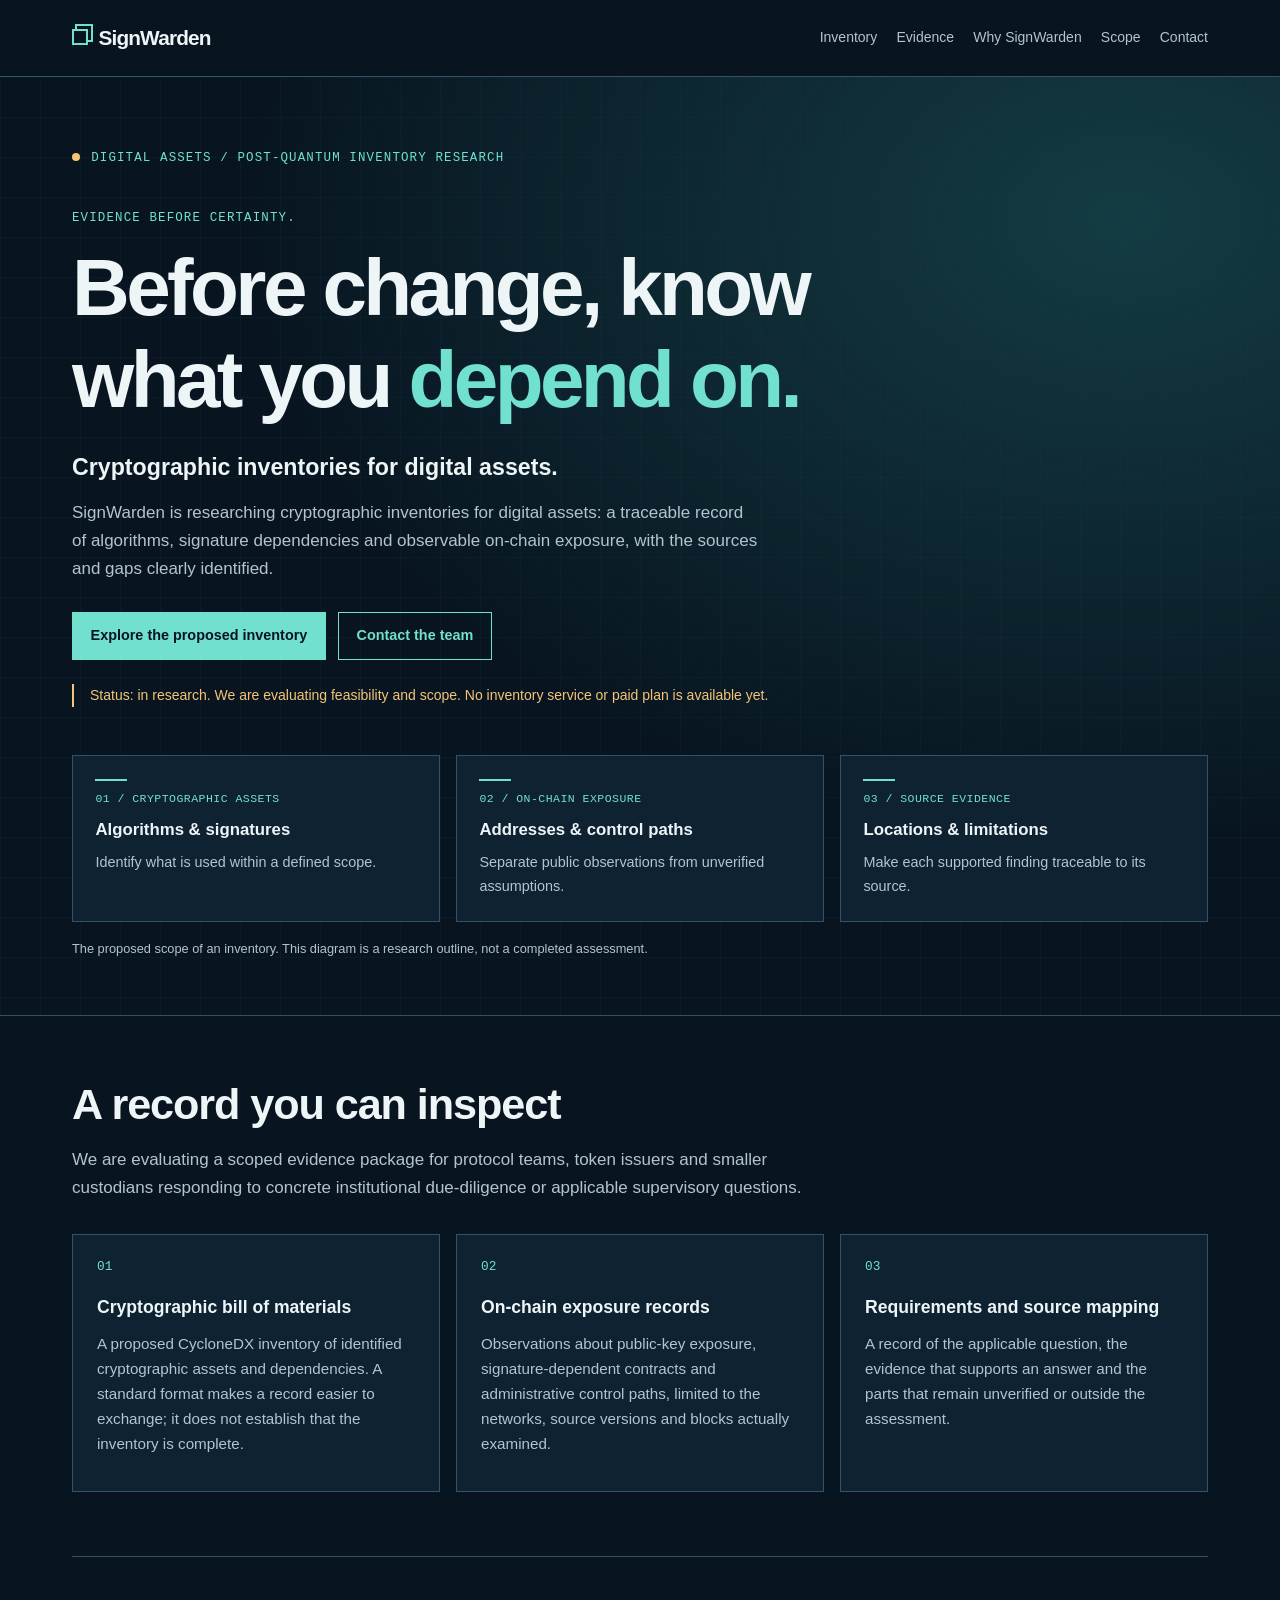
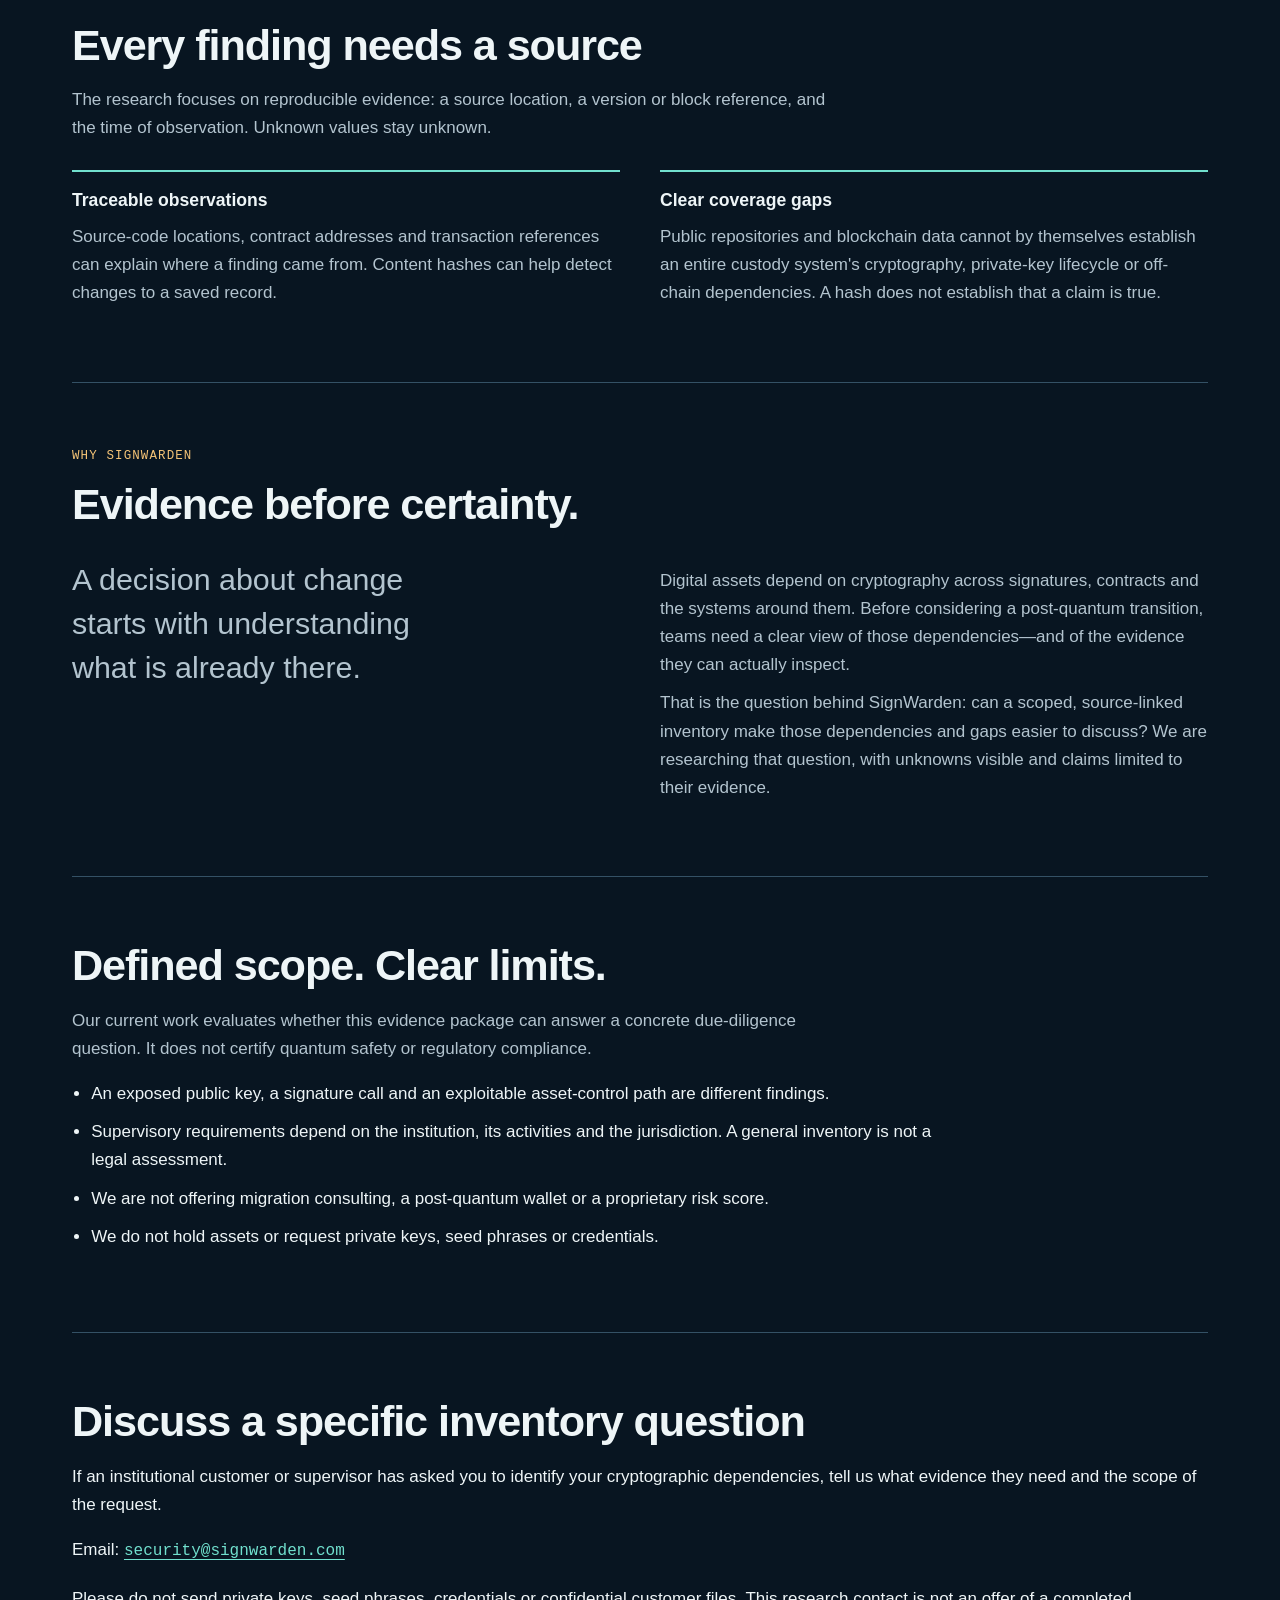
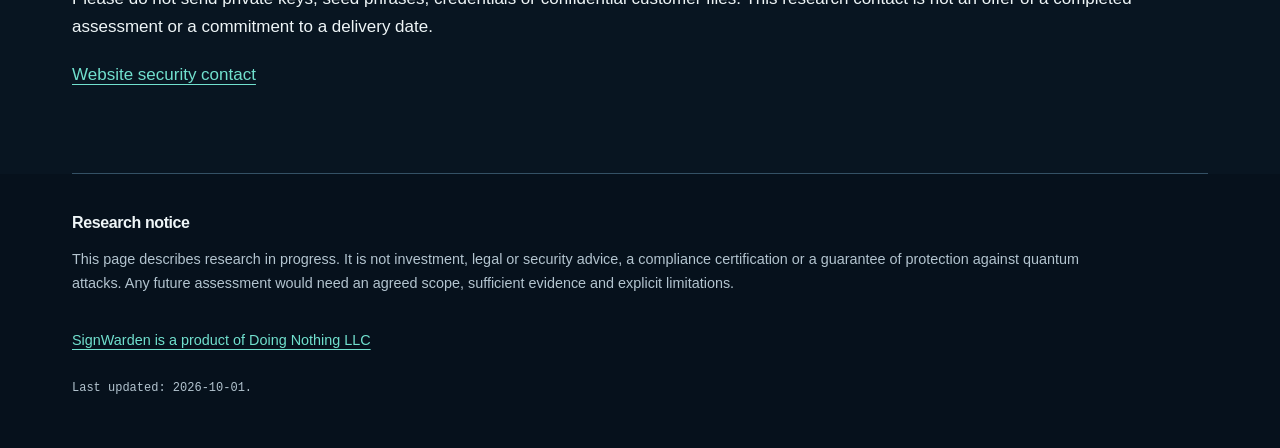
==== commit 15f0c7c7: "Refine research brand story and lightweight responsive website" ====
--- a/index.html
+++ b/index.html
@@ -3,9 +3,8 @@
 <head>
   <meta charset="utf-8">
   <meta name="viewport" content="width=device-width, initial-scale=1">
-  <meta name="color-scheme" content="light dark">
-  <meta name="theme-color" content="#0F172A" media="(prefers-color-scheme: dark)">
-  <meta name="theme-color" content="#F8FAFC" media="(prefers-color-scheme: light)">
+  <meta name="color-scheme" content="dark">
+  <meta name="theme-color" content="#081521">
   <meta http-equiv="Content-Security-Policy" content="default-src 'none'; style-src 'self'; img-src data:; base-uri 'none'; form-action 'none'">
   <meta name="referrer" content="strict-origin-when-cross-origin">
   <title>SignWarden | Cryptographic inventories for digital assets</title>
@@ -22,6 +21,7 @@
       <nav aria-label="Page sections">
         <a href="#inventory">Inventory</a>
         <a href="#evidence">Evidence</a>
+        <a href="#why">Why SignWarden</a>
         <a href="#scope">Scope</a>
         <a href="#contact">Contact</a>
       </nav>
@@ -30,8 +30,10 @@
   <main id="main">
     <div class="band">
       <div class="wrap hero">
-        <p class="asof">Digital assets / Post-quantum readiness</p>
-        <h1>Know which <em class="hl">cryptography</em> your digital assets rely on.</h1>
+        <p class="asof"><span class="signal" aria-hidden="true"></span> Digital assets / Post-quantum inventory research</p>
+        <p class="eyebrow">Evidence before certainty.</p>
+        <h1>Before change, know what you <em class="hl">depend on.</em></h1>
+        <p class="hero-subtitle">Cryptographic inventories for digital assets.</p>
         <p class="lede">SignWarden is researching cryptographic inventories for digital assets: a traceable record of algorithms, signature dependencies and observable on-chain exposure, with the sources and gaps clearly identified.</p>
         <p class="cta">
           <a class="btn primary" href="#inventory">Explore the proposed inventory</a>
@@ -40,9 +42,9 @@
         <p class="status">Status: in research. We are evaluating feasibility and scope. No inventory service or paid plan is available yet.</p>
         <figure class="chain" aria-labelledby="inventory-cap">
           <ol class="blocks">
-            <li class="block"><span class="k">Cryptographic assets</span><span class="h">Algorithms &amp; signatures</span><span class="d">Identify what is used within a defined scope.</span></li>
-            <li class="block"><span class="k">On-chain exposure</span><span class="h">Addresses &amp; control paths</span><span class="d">Separate public observations from unverified assumptions.</span></li>
-            <li class="block"><span class="k">Source evidence</span><span class="h">Locations &amp; limitations</span><span class="d">Make each supported finding traceable to its source.</span></li>
+            <li class="block"><span class="k">01 / Cryptographic assets</span><span class="h">Algorithms &amp; signatures</span><span class="d">Identify what is used within a defined scope.</span></li>
+            <li class="block"><span class="k">02 / On-chain exposure</span><span class="h">Addresses &amp; control paths</span><span class="d">Separate public observations from unverified assumptions.</span></li>
+            <li class="block"><span class="k">03 / Source evidence</span><span class="h">Locations &amp; limitations</span><span class="d">Make each supported finding traceable to its source.</span></li>
           </ol>
           <figcaption id="inventory-cap">The proposed scope of an inventory. This diagram is a research outline, not a completed assessment.</figcaption>
         </figure>
@@ -64,6 +66,14 @@
         <div class="cols">
           <div class="col"><h3>Traceable observations</h3><p>Source-code locations, contract addresses and transaction references can explain where a finding came from. Content hashes can help detect changes to a saved record.</p></div>
           <div class="col"><h3>Clear coverage gaps</h3><p>Public repositories and blockchain data cannot by themselves establish an entire custody system's cryptography, private-key lifecycle or off-chain dependencies. A hash does not establish that a claim is true.</p></div>
+        </div>
+      </section>
+      <section id="why" class="story" aria-labelledby="h-why">
+        <p class="eyebrow">Why SignWarden</p>
+        <h2 id="h-why">Evidence before certainty.</h2>
+        <div class="cols">
+          <p class="story-lead">A decision about change starts with understanding what is already there.</p>
+          <div><p>Digital assets depend on cryptography across signatures, contracts and the systems around them. Before considering a post-quantum transition, teams need a clear view of those dependencies—and of the evidence they can actually inspect.</p><p>That is the question behind SignWarden: can a scoped, source-linked inventory make those dependencies and gaps easier to discuss? We are researching that question, with unknowns visible and claims limited to their evidence.</p></div>
         </div>
       </section>
       <section id="scope" aria-labelledby="h-scope">
--- a/style.css
+++ b/style.css
@@ -1,183 +1,70 @@
-/* SignWarden public page. Static, no scripts, no external resources. Light and dark themes follow the system setting. */
-:root {
-  color-scheme: light dark;
-  --bg: #F8FAFC;
-  --band: #EEF2F7;
-  --card: #FFFFFF;
-  --border: #CBD5E1;
-  --grid: rgba(15, 23, 42, 0.06);
-  --text: #0F172A;
-  --muted: #475569;
-  --accent: #A94A07;
-  --accent-ink: #FFFFFF;
-  --sans: -apple-system, BlinkMacSystemFont, "Segoe UI", "Helvetica Neue", Arial, sans-serif;
-  --mono: "JetBrains Mono", ui-monospace, "SF Mono", SFMono-Regular, Menlo, Consolas, "Liberation Mono", monospace;
-}
-@media (prefers-color-scheme: dark) {
-  :root {
-    --bg: #0F172A;
-    --band: #0B1222;
-    --card: #1B2236;
-    --border: #334155;
-    --grid: rgba(148, 163, 184, 0.07);
-    --text: #F8FAFC;
-    --muted: #94A3B8;
-    --accent: #F59E0B;
-    --accent-ink: #0F172A;
-  }
-}
-* { box-sizing: border-box; }
-html { -webkit-text-size-adjust: 100%; text-size-adjust: 100%; scroll-padding-top: 1rem; }
-body { margin: 0; background: var(--bg); color: var(--text); font-family: var(--sans); font-size: 1.0625rem; line-height: 1.6; }
-.wrap { max-width: 68rem; margin: 0 auto; padding: 0 1.25rem; }
-a { color: var(--accent); text-underline-offset: 0.2em; }
-a:visited { color: color-mix(in srgb, var(--accent) 60%, var(--muted)); }
-a:focus-visible, .btn:focus-visible { outline: 2px solid var(--accent); outline-offset: 3px; }
-::selection { background: var(--accent); color: var(--accent-ink); }
-.skip { position: absolute; left: -999px; top: 0; background: var(--accent); color: var(--accent-ink); padding: 0.5rem 0.9rem; z-index: 10; }
-.skip:focus { left: 0.75rem; top: 0.75rem; }
-strong { font-weight: 650; }
-h1, h2 { text-wrap: balance; }
-p, li { text-wrap: pretty; }
-code, .mono { font-family: var(--mono); }
-
-header.top { border-bottom: 1px solid var(--border); padding: 0.7rem 0; background: var(--band); }
-header.top .wrap { display: flex; align-items: center; justify-content: space-between; gap: 0.3rem 1.5rem; flex-wrap: wrap; }
-.wordmark { display: inline-block; padding: 0.6rem 0; font-family: var(--mono); font-weight: 700; font-size: 1.1rem; letter-spacing: 0.02em; color: var(--text); text-decoration: none; }
-nav { display: flex; flex-wrap: wrap; gap: 0 1.2rem; font-family: var(--mono); font-size: 0.85rem; }
-nav a { color: var(--muted); text-decoration: none; padding: 0.7rem 0; }
-nav a:hover, nav a:focus-visible { color: var(--accent); text-decoration: underline; }
-
-.band { background-color: var(--band); background-image: repeating-linear-gradient(0deg, var(--grid) 0 1px, transparent 1px 44px), repeating-linear-gradient(90deg, var(--grid) 0 1px, transparent 1px 44px); border-bottom: 1px solid var(--border); }
-.hero { padding-top: 3.2rem; padding-bottom: 3.2rem; }
-h1 { font-size: clamp(1.9rem, 5.6vw, 3.1rem); line-height: 1.15; margin: 0 0 1.1rem; font-weight: 750; letter-spacing: -0.02em; max-width: 21ch; }
-.hl { font-style: normal; color: var(--accent); text-decoration: underline; text-decoration-thickness: 0.07em; text-underline-offset: 0.14em; }
-.lede { font-size: 1.15rem; color: var(--muted); margin: 0 0 1.6rem; max-width: 38rem; }
-.cta { display: flex; flex-wrap: wrap; gap: 0.75rem; margin: 0 0 1.1rem; }
-.btn { display: inline-flex; align-items: center; min-height: 2.9rem; padding: 0 1.3rem; font-family: var(--mono); font-size: 0.92rem; font-weight: 600; text-decoration: none; border: 1px solid var(--accent); color: var(--accent); transition: background-color 150ms ease-out, color 150ms ease-out; }
-.btn:visited { color: var(--accent); }
-.btn:hover { background: var(--accent); color: var(--accent-ink); }
-.btn.primary, .btn.primary:visited { background: var(--accent); color: var(--accent-ink); }
-.btn.primary:hover { background: transparent; color: var(--accent); }
-.status { font-family: var(--mono); font-size: 0.85rem; color: var(--muted); margin: 0 0 2.6rem; max-width: 40rem; }
-
-.chain { margin: 0; }
-.blocks { list-style: none; margin: 0; padding: 0; display: grid; gap: 1.6rem; grid-template-columns: 1fr; }
-.block { position: relative; background: var(--card); border: 1px solid var(--border); border-top: 3px solid var(--accent); padding: 0.85rem 1rem 1rem; display: flex; flex-direction: column; gap: 0.3rem; min-width: 0; margin: 0; }
-.block .k { font-family: var(--mono); font-size: 0.78rem; letter-spacing: 0.06em; text-transform: uppercase; color: var(--muted); }
-.block .k b { color: var(--accent); font-weight: 600; letter-spacing: 0; margin-left: 0.4rem; }
-.block .h { font-family: var(--mono); font-size: 0.82rem; font-weight: 600; color: var(--accent); overflow-wrap: anywhere; }
-.block .d { font-size: 0.88rem; line-height: 1.45; color: var(--muted); }
-.block:not(:last-child)::after { content: ""; position: absolute; left: 1.4rem; top: 100%; width: 2px; height: 1.6rem; background-image: repeating-linear-gradient(180deg, var(--accent) 0 5px, transparent 5px 10px); background-size: 2px 10px; animation: flow-y 1.2s linear infinite; }
-.chain figcaption { margin-top: 1.4rem; font-size: 0.85rem; color: var(--muted); max-width: 46rem; }
-@keyframes flow-y { from { background-position: 0 0; } to { background-position: 0 10px; } }
-@keyframes flow-x { from { background-position: 0 0; } to { background-position: 10px 0; } }
-@media (min-width: 52rem) {
-  .blocks { grid-template-columns: repeat(3, 1fr); gap: 2.2rem; }
-  .block:not(:last-child)::after { left: 100%; top: 2.1rem; width: 2.2rem; height: 2px; background-image: repeating-linear-gradient(90deg, var(--accent) 0 5px, transparent 5px 10px); background-size: 10px 2px; animation-name: flow-x; }
-}
-
-.timeline-fig { margin-top: 2.6rem; }
-.timeline { list-style: none; margin: 0; padding: 0; display: grid; grid-template-columns: 1fr; gap: 1.3rem; }
-.timeline li { position: relative; margin: 0; padding: 0 0 0 1.6rem; display: flex; flex-direction: column; gap: 0.1rem; min-width: 0; }
-.timeline li::before { content: ""; position: absolute; left: 0; top: 0.42rem; width: 0.6rem; height: 0.6rem; background: var(--accent); }
-.timeline li:not(:last-child)::after { content: ""; position: absolute; left: 0.27rem; top: 1.1rem; width: 2px; height: calc(100% + 1.3rem - 0.9rem); background-image: repeating-linear-gradient(180deg, var(--accent) 0 5px, transparent 5px 10px); background-size: 2px 10px; animation: flow-y 1.2s linear infinite; }
-.timeline time { font-family: var(--mono); font-size: 0.8rem; color: var(--muted); }
-.timeline .n { font-family: var(--mono); font-size: 0.95rem; font-weight: 600; color: var(--accent); }
-.timeline li > span { font-size: 0.86rem; line-height: 1.4; color: var(--text); }
-@media (min-width: 52rem) {
-  .timeline { grid-template-columns: repeat(4, 1fr); gap: 2rem 1.4rem; }
-  .timeline li { padding: 1.6rem 0 0; }
-  .timeline li::before { top: 0; left: 0; }
-  .timeline li:not(:last-child)::after { left: 0.9rem; top: 0.27rem; width: calc(100% + 1.4rem - 0.9rem); height: 2px; background-image: repeating-linear-gradient(90deg, var(--accent) 0 5px, transparent 5px 10px); background-size: 10px 2px; animation-name: flow-x; }
-  .timeline li:nth-child(4n)::after { display: none; }
-}
-@media (min-width: 72rem) {
-  .timeline { grid-template-columns: repeat(8, 1fr); gap: 1.4rem; }
-  .timeline li:nth-child(4n)::after { display: block; }
-  .timeline li:last-child::after { display: none; }
-  .timeline li > span { font-size: 0.8rem; }
-}
-
-.report-head { padding-top: 2.6rem; padding-bottom: 2.4rem; }
-.report-head h1 { font-size: clamp(1.7rem, 4.6vw, 2.5rem); max-width: 30ch; }
-.crumb { font-family: var(--mono); font-size: 0.82rem; color: var(--muted); margin: 0 0 1rem; }
-.meta { font-family: var(--mono); font-size: 0.85rem; color: var(--muted); margin: 0; display: flex; flex-wrap: wrap; gap: 0.3rem 1.4rem; }
-.report { max-width: 46rem; padding: 2.6rem 0 3rem; }
-.report h2 { font-size: 1.35rem; margin: 2.4rem 0 0.8rem; padding-top: 1.6rem; border-top: 1px solid var(--border); }
-.report h2:first-child { margin-top: 0; padding-top: 0; border-top: 0; }
-.report table { width: 100%; border-collapse: collapse; margin: 0.8rem 0; font-size: 0.93rem; table-layout: auto; }
-.report th, .report td { text-align: left; vertical-align: top; padding: 0.55rem 0.7rem; border: 1px solid var(--border); overflow-wrap: break-word; }
-.report th { font-family: var(--mono); font-size: 0.78rem; letter-spacing: 0.05em; text-transform: uppercase; color: var(--muted); background: var(--band); font-weight: 600; }
-.report td:first-child { font-weight: 600; white-space: nowrap; }
-@media (max-width: 40rem) { .report td:first-child { white-space: normal; } .report th, .report td { padding: 0.5rem 0.5rem; } }
-.report code { font-family: var(--mono); font-size: 0.88em; background: var(--band); padding: 0.1em 0.35em; overflow-wrap: anywhere; }
-.report a.fn { font-family: var(--mono); font-size: 0.82em; text-decoration: none; }
-.report ul.todos { list-style: none; padding-left: 0; }
-.report li.todo { position: relative; padding-left: 1.7rem; }
-.report li.todo::before { content: ""; position: absolute; left: 0; top: 0.32em; width: 0.9rem; height: 0.9rem; border: 2px solid var(--accent); }
-.report ol.sources { padding-left: 1.4rem; font-size: 0.93rem; overflow-wrap: anywhere; }
-.report .note { margin-top: 2.6rem; padding-top: 1.2rem; border-top: 1px solid var(--border); font-size: 0.9rem; color: var(--muted); }
-.latest { margin: 1.6rem 0 0; padding: 0.9rem 1.15rem; background: var(--card); border: 1px solid var(--border); border-left: 3px solid var(--accent); max-width: 46rem; }
-.latest b { font-family: var(--mono); font-size: 0.78rem; letter-spacing: 0.06em; text-transform: uppercase; color: var(--muted); display: block; margin-bottom: 0.2rem; font-weight: 600; }
-
-section { padding: 3rem 0; border-top: 1px solid var(--border); }
-main > .wrap > section:first-child { border-top: 0; }
-h2 { font-size: 1.6rem; line-height: 1.25; margin: 0 0 1rem; font-weight: 700; letter-spacing: -0.01em; }
-h3 { font-size: 1.02rem; margin: 0 0 0.4rem; font-weight: 650; }
-p { margin: 0.6rem 0; }
-ul { padding-left: 1.2rem; margin: 0.5rem 0; }
-li { margin: 0.35rem 0; }
-.lead { color: var(--muted); max-width: 44rem; }
-.gap { margin-top: 1.8rem; }
-
-.cards { list-style: none; margin: 1.4rem 0 0; padding: 0; display: grid; gap: 1rem; grid-template-columns: 1fr; }
-@media (min-width: 52rem) { .cards { grid-template-columns: repeat(3, 1fr); gap: 1.2rem; } }
-.card { background: var(--card); border: 1px solid var(--border); padding: 1.1rem 1.15rem 1.2rem; display: flex; flex-direction: column; gap: 0.5rem; margin: 0; min-width: 0; transition: border-color 150ms ease-out; }
-.card:hover { border-color: var(--accent); }
-.card time { font-family: var(--mono); font-size: 0.8rem; color: var(--accent); }
-.card h3 { font-size: 1.08rem; line-height: 1.3; margin: 0; }
-.card p { margin: 0; font-size: 0.95rem; line-height: 1.55; color: var(--muted); }
-.card .ev { margin-top: auto; padding-top: 0.7rem; border-top: 1px solid var(--border); font-family: var(--mono); font-size: 0.72rem; line-height: 1.5; color: var(--muted); overflow-wrap: anywhere; }
-.card .ev b { display: block; font-weight: 600; color: var(--text); }
-.card .ev a { font-size: 0.8rem; display: inline-flex; align-items: center; min-height: 2.75rem; }
-
-.tracked { padding-left: 1.2rem; }
-@media (min-width: 46rem) { .tracked { columns: 2; column-gap: 2.4rem; } }
-.tracked li { break-inside: avoid; margin: 0 0 0.7rem; }
-
-.steps { list-style: none; margin: 1.4rem 0 0; padding: 0; display: grid; gap: 1rem; grid-template-columns: 1fr; }
-@media (min-width: 52rem) { .steps { grid-template-columns: repeat(3, 1fr); gap: 1.2rem; } }
-.steps li { margin: 0; background: var(--card); border: 1px solid var(--border); border-left: 3px solid var(--accent); padding: 1rem 1.15rem 1.1rem; }
-.steps h3 { font-size: 1.05rem; }
-.steps p { margin: 0.3rem 0 0; font-size: 0.95rem; color: var(--muted); }
-
-.asof { font-family: var(--mono); font-size: 0.85rem; color: var(--muted); margin: 0.9rem 0 1rem; }
-dl.stats { margin: 0.4rem 0 0; display: grid; gap: 1rem; grid-template-columns: 1fr; }
-dl.stats > div { background: var(--card); border: 1px solid var(--border); padding: 1.05rem 1.2rem 1.15rem; display: grid; grid-template-columns: 1fr; gap: 0.25rem; }
-@media (min-width: 52rem) { dl.stats > div { grid-template-columns: 15rem 1fr; gap: 1.6rem; align-items: start; } }
-dl.stats dt { font-weight: 650; }
-dl.stats dd { margin: 0; max-width: 46rem; }
-dl.stats .num { font-family: var(--mono); font-size: 2.3rem; font-weight: 700; line-height: 1.15; color: var(--accent); font-variant-numeric: tabular-nums; }
-dl.stats .unit { font-family: var(--mono); font-size: 0.85rem; color: var(--muted); margin-left: 0.5rem; }
-dl.stats .src { display: block; margin-top: 0.4rem; color: var(--muted); font-size: 0.93rem; }
-dl.stats strong { font-weight: 650; }
-time { font-family: var(--mono); font-size: 0.95em; }
-
-.cols { display: grid; gap: 1.4rem; grid-template-columns: 1fr; margin-top: 1rem; }
-@media (min-width: 46rem) { .cols { grid-template-columns: 1fr 1fr; gap: 2.2rem; } }
-.col { border-top: 2px solid var(--accent); padding-top: 0.7rem; }
-
-.contact { display: inline-block; padding: 0.6rem 0; font-family: var(--mono); font-size: 1.02rem; word-break: break-all; }
-
-footer { border-top: 2px solid var(--accent); background: var(--band); padding: 2rem 0 3rem; color: var(--muted); font-size: 0.93rem; }
-footer h2 { font-size: 1rem; color: var(--text); margin-bottom: 0.5rem; }
-footer p { margin: 0.5rem 0; line-height: 1.55; max-width: 60rem; }
-footer .product { font-family: var(--mono); font-size: 0.95rem; margin-top: 1.4rem; }
-footer .product a { color: var(--text); display: inline-block; padding: 0.6rem 0; }
-footer .fine { font-family: var(--mono); font-size: 0.8rem; margin-top: 1rem; }
-
-@media (max-width: 30rem) { body { font-size: 1rem; } .hero { padding-top: 2.2rem; padding-bottom: 2.2rem; } section { padding: 2.2rem 0; } dl.stats .num { font-size: 2rem; } }
-@media (prefers-reduced-motion: reduce) { *, *::before, *::after { animation: none !important; transition: none !important; } }
-@media print { nav, .skip, .band { display: none; } body { background: #fff; color: #000; } a { color: #000; } }
-.tap a { display: inline-block; padding: 0.6rem 0; }
+/* SW-WEB-002: static research site; system fonts, no external assets. */
+:root{color-scheme:dark;--bg:#081521;--panel:#0e2232;--text:#eef5f7;--muted:#b3c4cf;--teal:#71e0ce;--amber:#f5c477;--line:#345165;--sans:-apple-system,BlinkMacSystemFont,"Segoe UI",Arial,sans-serif;--mono:ui-monospace,SFMono-Regular,Menlo,Consolas,monospace}
+*{box-sizing:border-box}
+html{scroll-padding-top:1rem;text-size-adjust:100%;-webkit-text-size-adjust:100%}
+body{margin:0;background:var(--bg);color:var(--text);font:1.0625rem/1.65 var(--sans)}
+.wrap{max-width:74rem;margin:auto;padding:0 1.5rem}
+a{color:var(--teal);text-underline-offset:.25em;overflow-wrap:anywhere}
+a:visited{color:var(--teal)}
+a:hover{text-decoration-thickness:2px}
+a:focus-visible{outline:3px solid var(--amber);outline-offset:5px;border-radius:2px}
+::selection{background:var(--teal);color:var(--bg)}
+.skip{position:absolute;left:1rem;top:1rem;transform:translateY(-200%);padding:.65rem 1rem;background:var(--amber);color:var(--bg);z-index:10}
+.skip:focus{transform:none;color:var(--bg)}
+.top{border-bottom:1px solid var(--line);background:var(--bg)}
+.top .wrap{display:flex;align-items:center;justify-content:space-between;flex-wrap:wrap;gap:.5rem 2rem;padding-top:.75rem;padding-bottom:.75rem}
+.wordmark,.wordmark:visited{color:var(--text);font-size:1.3rem;font-weight:750;letter-spacing:-.04em;text-decoration:none;padding:.55rem 0}
+.wordmark::before{content:"";display:inline-block;width:.75rem;height:.75rem;margin-right:.65rem;border:2px solid var(--teal);box-shadow:4px -4px 0 -1px var(--bg),4px -4px 0 1px var(--teal)}
+nav{display:flex;flex-wrap:wrap;gap:0 1.2rem;font-size:.875rem}
+nav a,nav a:visited{display:inline-block;color:var(--muted);padding:.6rem 0;text-decoration:none}
+nav a:hover{color:var(--teal)}
+.band{border-bottom:1px solid var(--line);background:radial-gradient(ellipse at 88% 15%,#143c43 0,transparent 55%),linear-gradient(90deg,#71e0ce08 1px,transparent 1px),linear-gradient(#71e0ce08 1px,transparent 1px);background-size:auto,40px 40px,40px 40px}
+.hero{padding-top:4.5rem;padding-bottom:3.5rem}
+.asof,.eyebrow{font: .78rem/1.6 var(--mono);letter-spacing:.09em;text-transform:uppercase;color:var(--teal)}
+.asof{display:flex;align-items:baseline;gap:.7rem;margin:0 0 2.5rem}
+.signal{flex-shrink:0;width:.5rem;height:.5rem;border-radius:50%;background:var(--amber)}
+.eyebrow{margin:0 0 .8rem}
+h1,h2,h3{line-height:1.15;text-wrap:balance}
+h1{font-size:clamp(2.35rem,6.5vw,5rem);max-width:17ch;margin:0 0 1.4rem;letter-spacing:-.045em;font-weight:750}
+.hl{font-style:normal;color:var(--teal)}
+.hero-subtitle{font-size:clamp(1.12rem,2vw,1.45rem);font-weight:600;margin:0 0 .8rem}
+.lede{color:var(--muted);max-width:43rem;margin:0 0 1.8rem}
+p{margin:.65rem 0}
+.cta{display:flex;flex-wrap:wrap;gap:.75rem;margin:0 0 1.5rem}
+.btn,.btn:visited{display:inline-flex;align-items:center;justify-content:center;min-height:3rem;padding:.7rem 1.1rem;border:1px solid var(--teal);color:var(--teal);font-size:.9rem;font-weight:650;text-decoration:none;transition:background-color 120ms ease,color 120ms ease}
+.btn:hover,.btn.primary,.btn.primary:visited{background:var(--teal);color:var(--bg)}
+.btn.primary:hover{background:var(--text)}
+.status{max-width:44rem;color:var(--amber);font-size:.875rem;padding-left:1rem;border-left:2px solid var(--amber);margin:0 0 3rem}
+.chain{margin:0}
+.blocks,.steps{list-style:none;padding:0;display:grid;grid-template-columns:repeat(3,minmax(0,1fr));gap:1rem;margin:0}
+.block{position:relative;display:flex;flex-direction:column;gap:.6rem;background:var(--panel);border:1px solid var(--line);padding:1.4rem;min-width:0;margin:0}
+.block::before{content:"";width:2rem;height:2px;background:var(--teal)}
+.block .k{font:.72rem/1.6 var(--mono);color:var(--teal);text-transform:uppercase;letter-spacing:.04em}
+.block .h{font-size:1.05rem;font-weight:650;line-height:1.4}
+.block .d{font-size:.9rem;color:var(--muted)}
+figcaption{font-size:.8rem;color:var(--muted);margin-top:1rem;max-width:48rem}
+section{padding:4rem 0;border-bottom:1px solid var(--line)}
+h2{font-size:clamp(1.75rem,3.5vw,2.7rem);margin:0 0 1rem;letter-spacing:-.025em}
+h3{font-size:1.1rem;margin:0 0 .7rem;line-height:1.4}
+.lead{max-width:48rem;color:var(--muted)}
+.steps{margin-top:2rem;counter-reset:step}
+.steps li{counter-increment:step;margin:0;padding:1.5rem;background:var(--panel);border:1px solid var(--line);min-width:0}
+.steps li::before{content:"0" counter(step);display:block;color:var(--teal);font:.8rem var(--mono);margin-bottom:1.3rem}
+.steps p{font-size:.95rem;color:var(--muted)}
+.cols{display:grid;grid-template-columns:repeat(2,minmax(0,1fr));gap:2.5rem;margin-top:1.7rem}
+.col{border-top:2px solid var(--teal);padding-top:1rem}
+.col p,.story .cols p{color:var(--muted)}
+.story .story-lead{font-size:clamp(1.35rem,2.5vw,1.9rem);line-height:1.45;color:var(--text);max-width:24ch;margin-top:0}
+.story .eyebrow{color:var(--amber)}
+ul{padding-left:1.2rem;max-width:55rem}li{margin:.65rem 0}
+.contact{display:inline-block;font:1rem/1.6 var(--mono);padding:.6rem 0}
+.tap a{display:inline-block;padding:.6rem 0}
+footer{background:#06111c;padding:2.5rem 0;color:var(--muted);font-size:.9rem}
+footer h2{font-size:1rem;color:var(--text)}
+footer p{max-width:63rem}
+.product{margin-top:1.5rem}.product a{display:inline-block;padding:.6rem 0}
+.fine{font:.75rem/1.6 var(--mono);margin-top:1rem}
+@media(max-width:52rem){.blocks,.steps{grid-template-columns:1fr}.cols{grid-template-columns:1fr;gap:1.2rem}.hero{padding-top:3rem}.story .story-lead{max-width:30ch}}
+@media(max-width:30rem){body{font-size:1rem}.wrap{padding-left:1rem;padding-right:1rem}.top .wrap{gap:.2rem}nav{gap:0 1rem;font-size:.8rem}.hero{padding-top:2rem;padding-bottom:2rem}.asof{font-size:.68rem;margin-bottom:1.8rem}h1{font-size:2.35rem}.btn{width:100%}.block,.steps li{padding:1.2rem}section{padding:2.5rem 0}}
+@media(prefers-reduced-motion:reduce){*,*::before,*::after{transition:none!important;animation:none!important}}
+@media print{body{background:#fff;color:#000}.top, .cta,.skip{display:none}.band,footer,.block,.steps li{background:none}p,.lede,.lead,.status,.hl,a,.col p,.story .cols p,figcaption{color:#000}section{break-inside:avoid}}
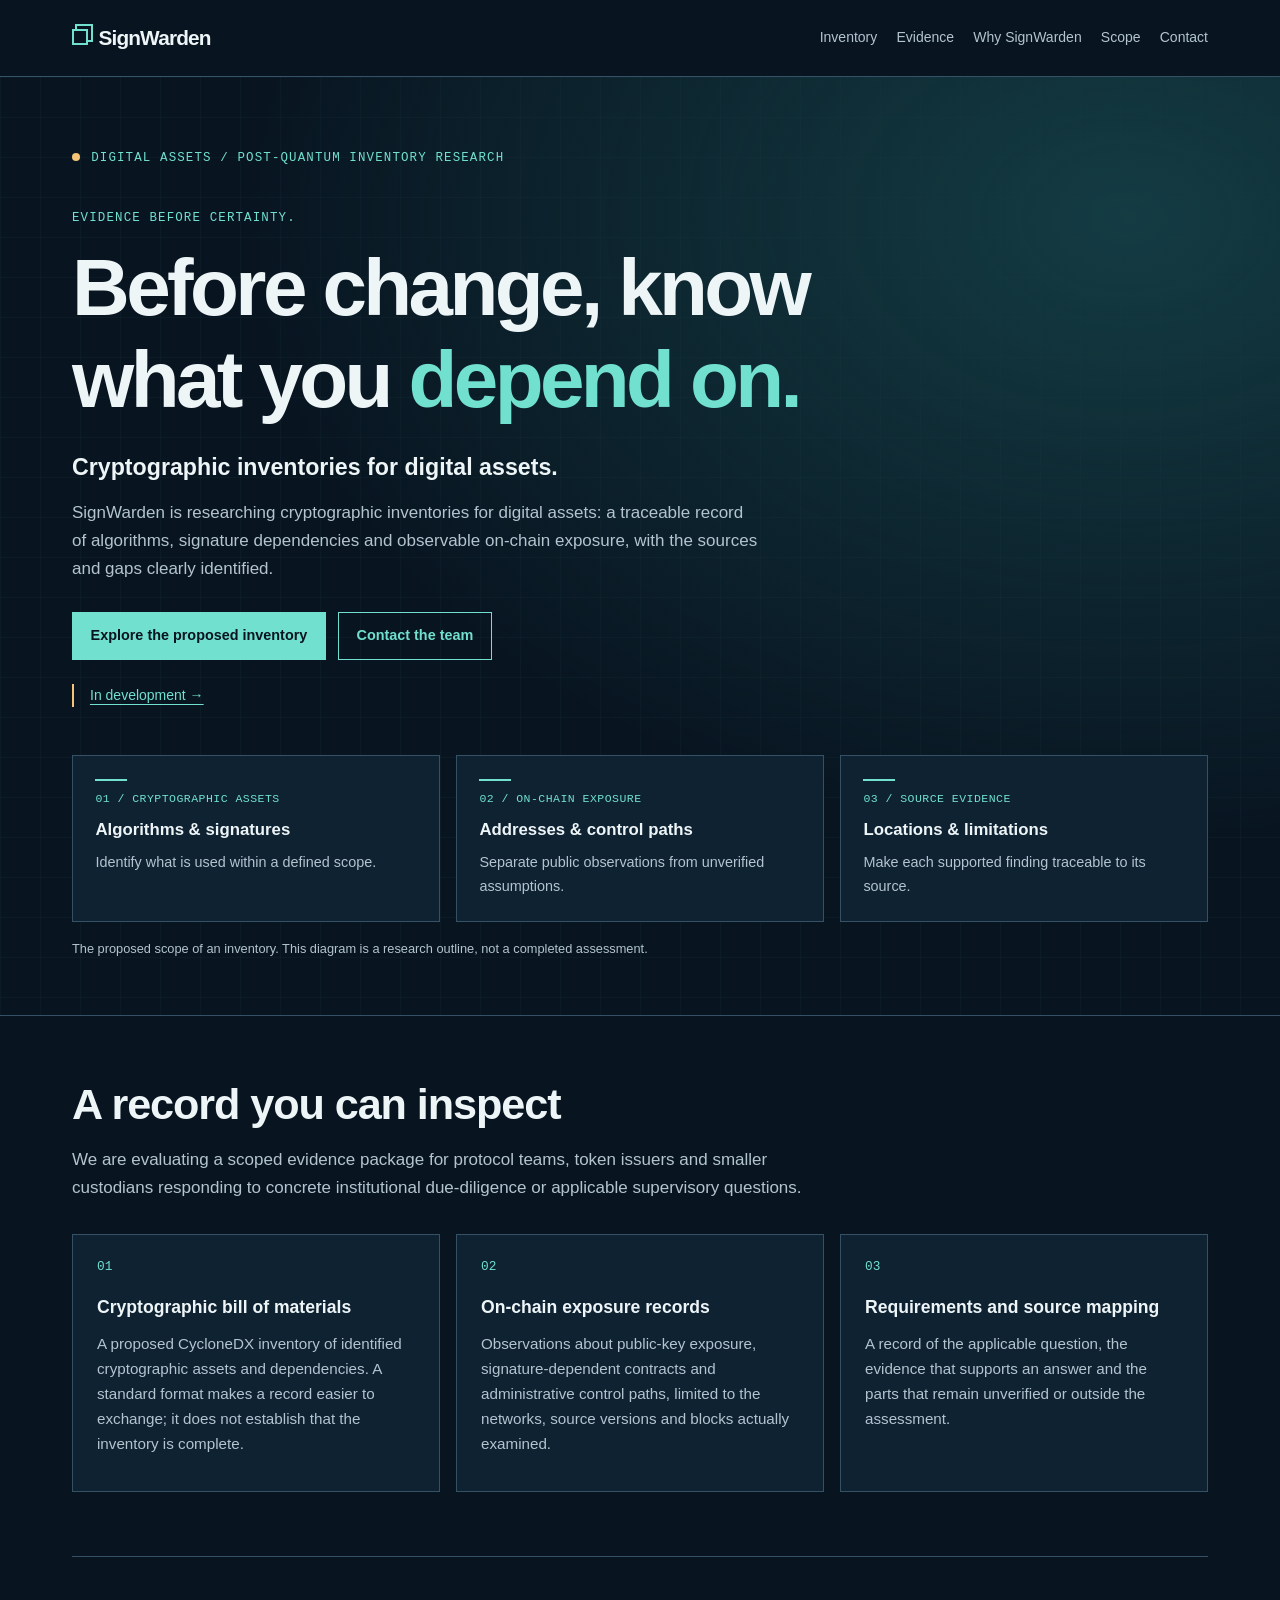
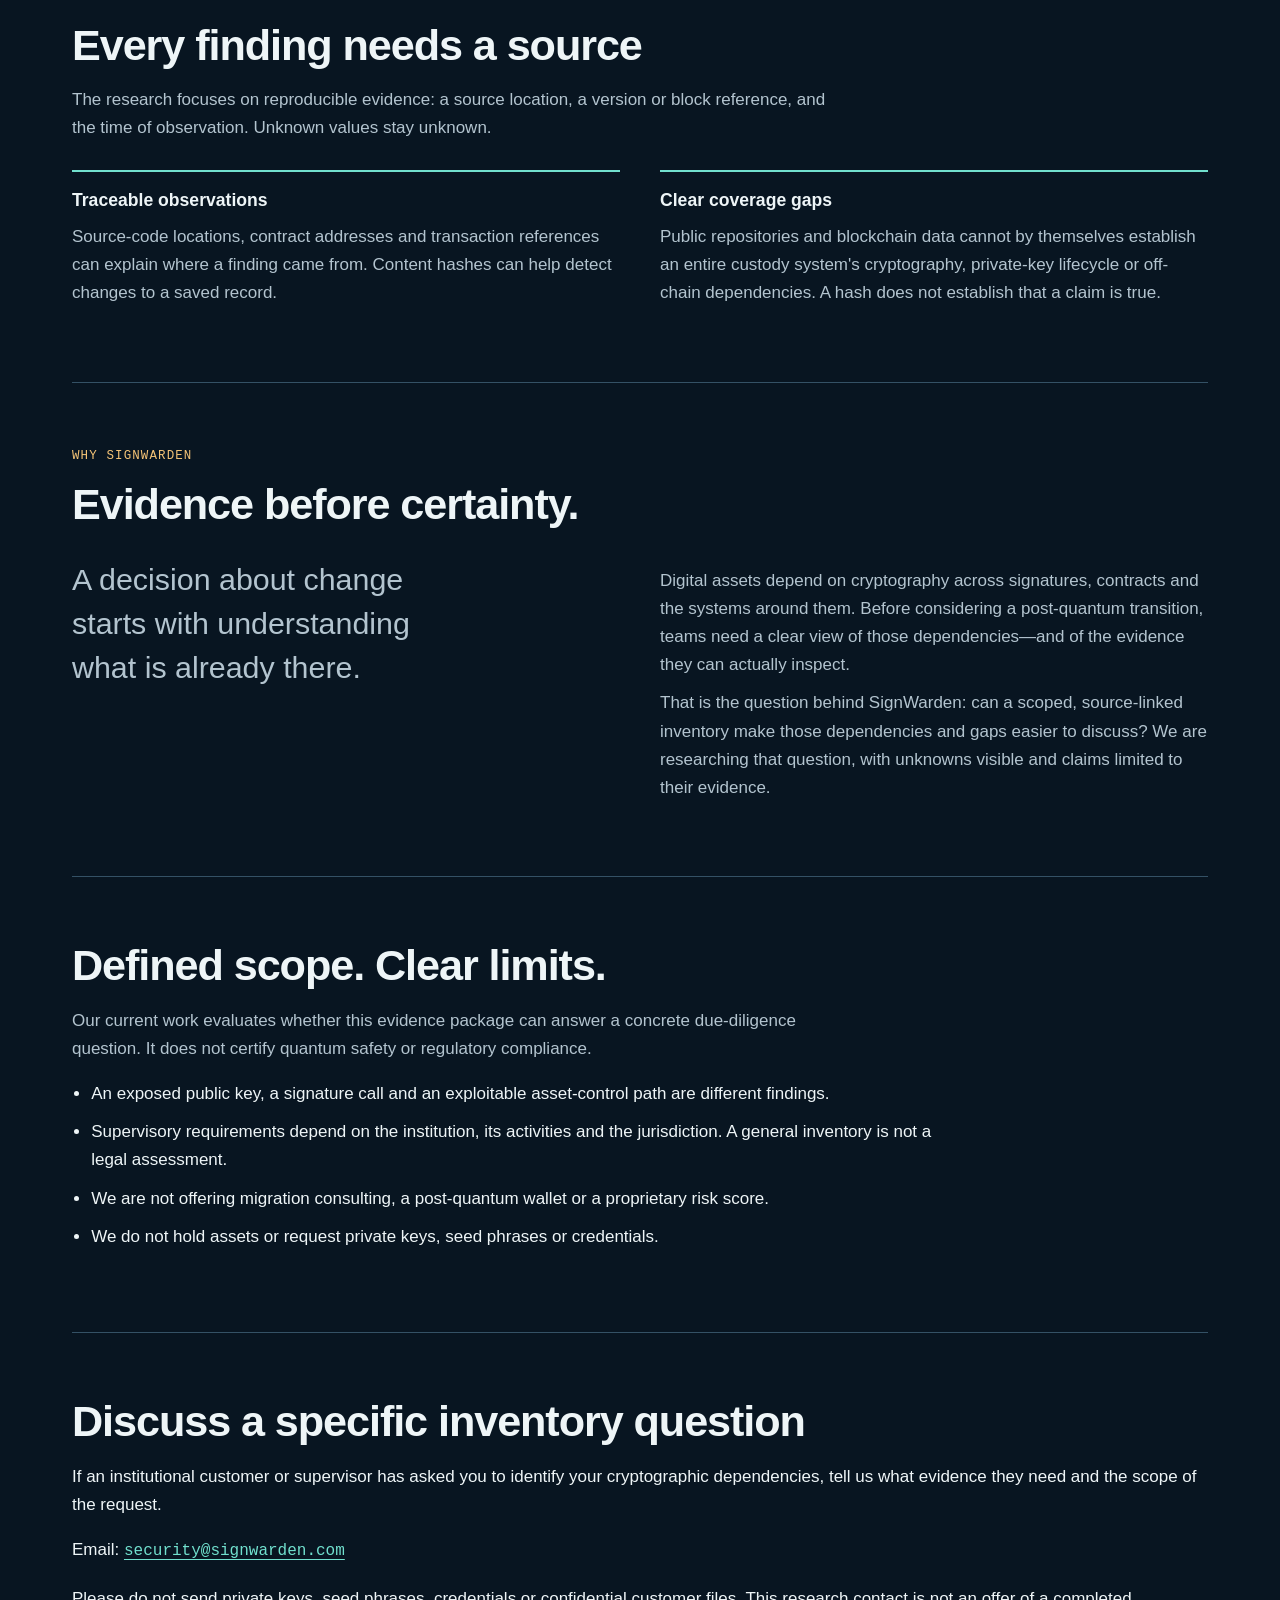
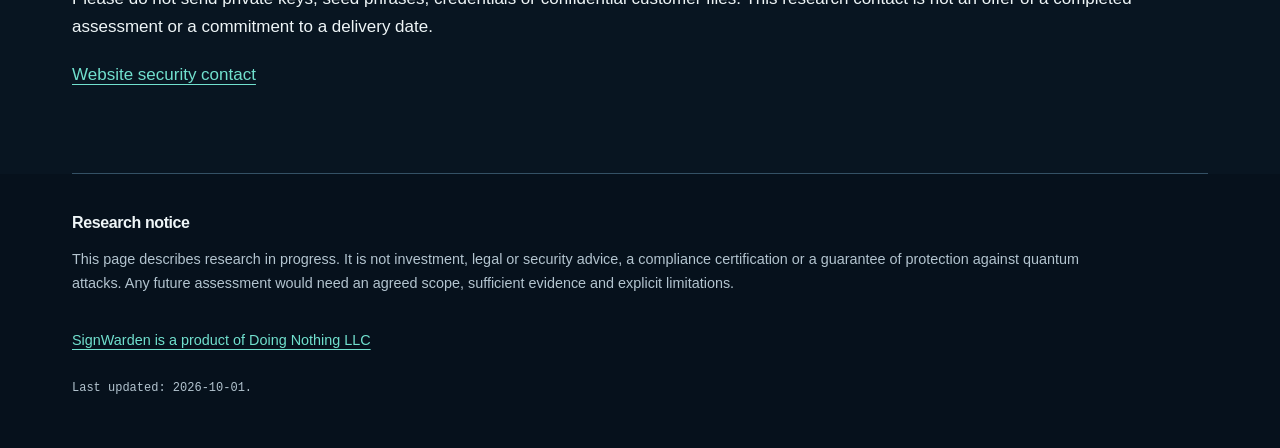
==== commit c3f7fc4a: "Use concise development label on homepage" ====
--- a/index.html
+++ b/index.html
@@ -39,7 +39,7 @@
           <a class="btn primary" href="#inventory">Explore the proposed inventory</a>
           <a class="btn" href="#contact">Contact the team</a>
         </p>
-        <p class="status">Status: in research. We are evaluating feasibility and scope. No inventory service or paid plan is available yet.</p>
+        <p class="status"><a href="#inventory">In development →</a></p>
         <figure class="chain" aria-labelledby="inventory-cap">
           <ol class="blocks">
             <li class="block"><span class="k">01 / Cryptographic assets</span><span class="h">Algorithms &amp; signatures</span><span class="d">Identify what is used within a defined scope.</span></li>
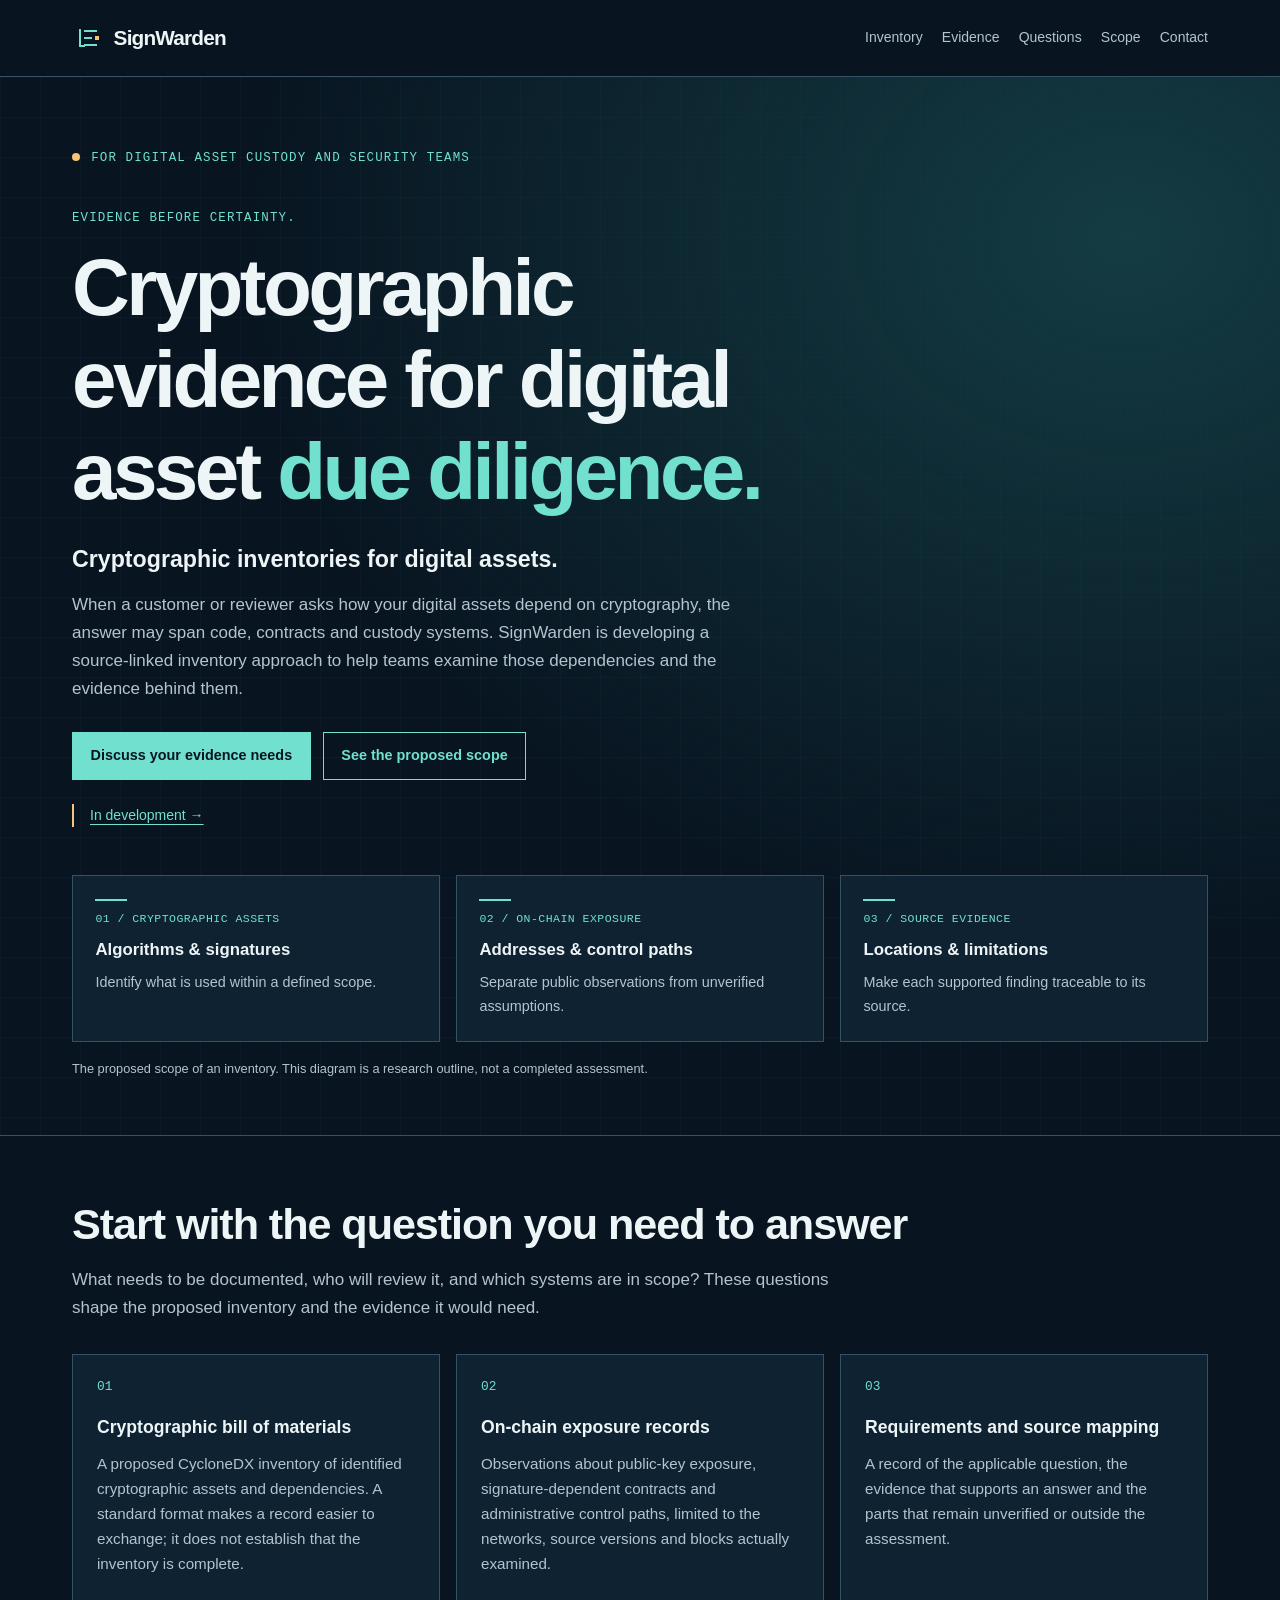
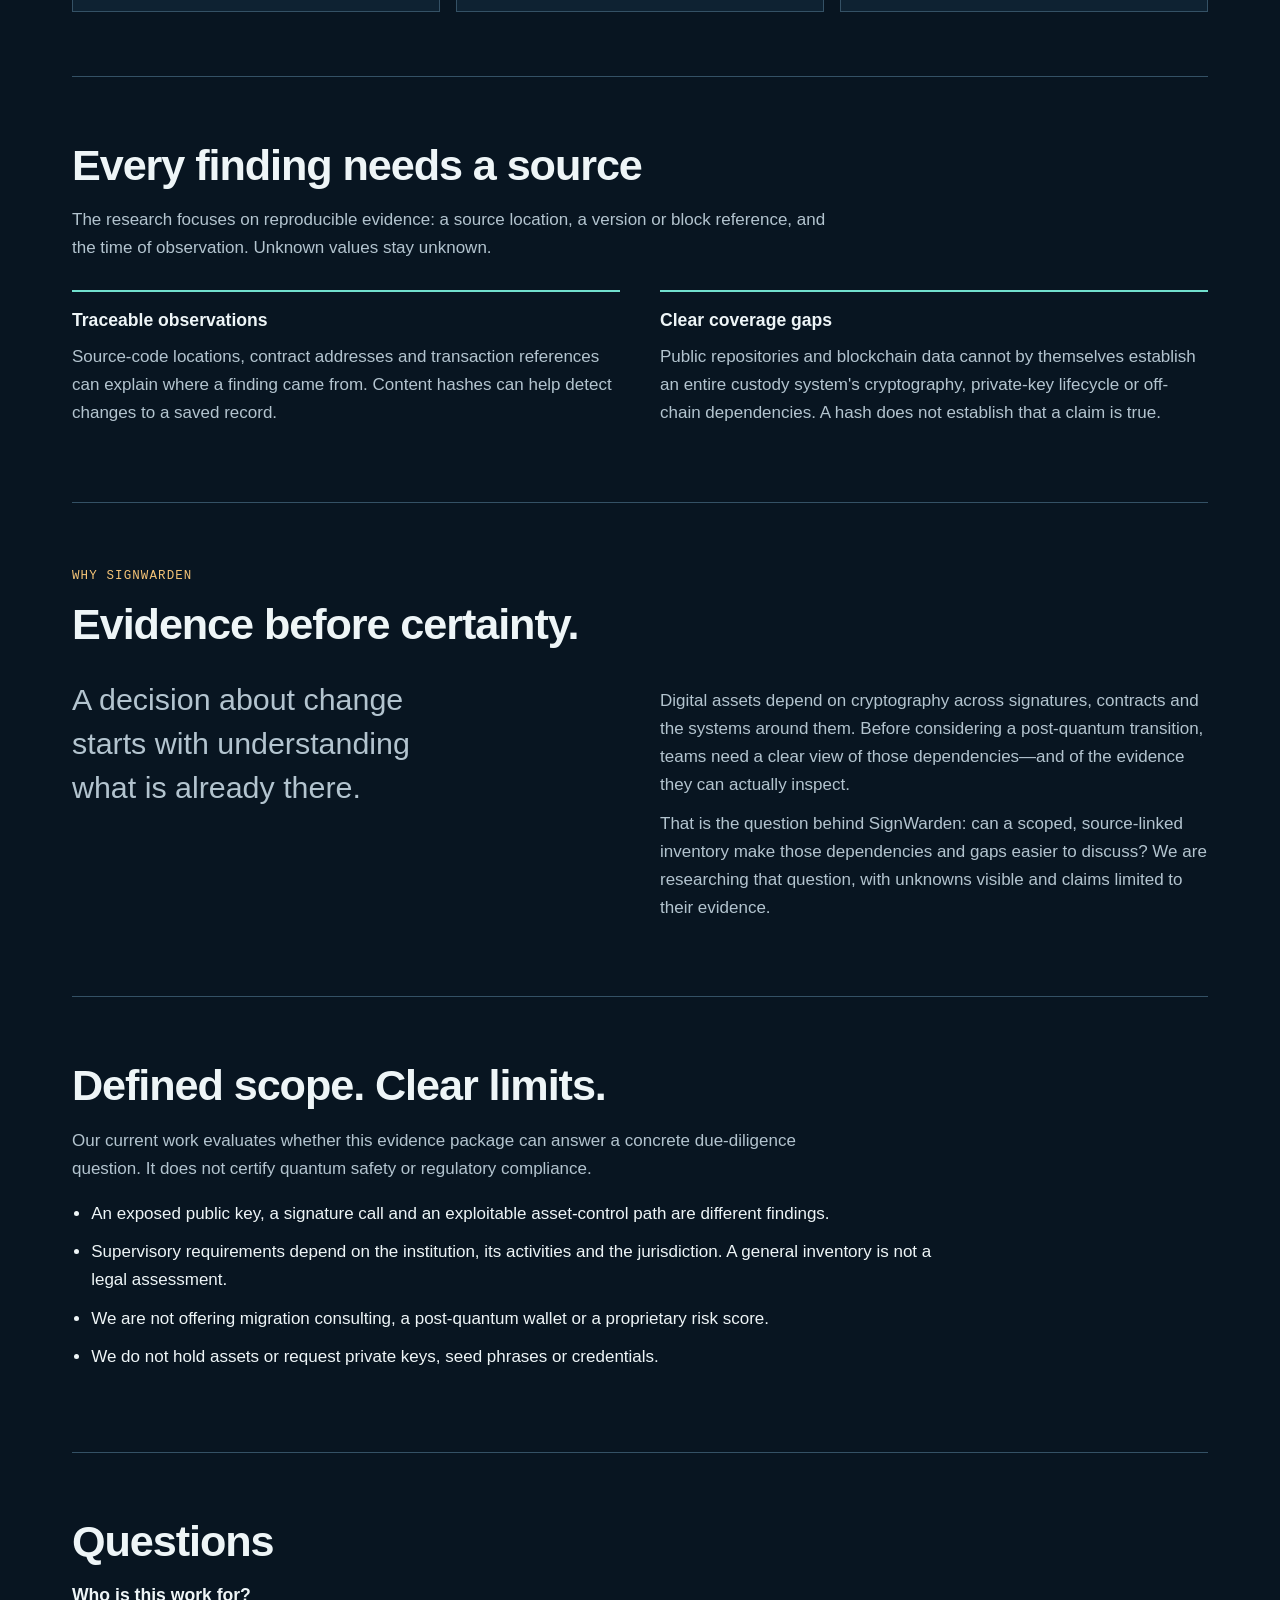
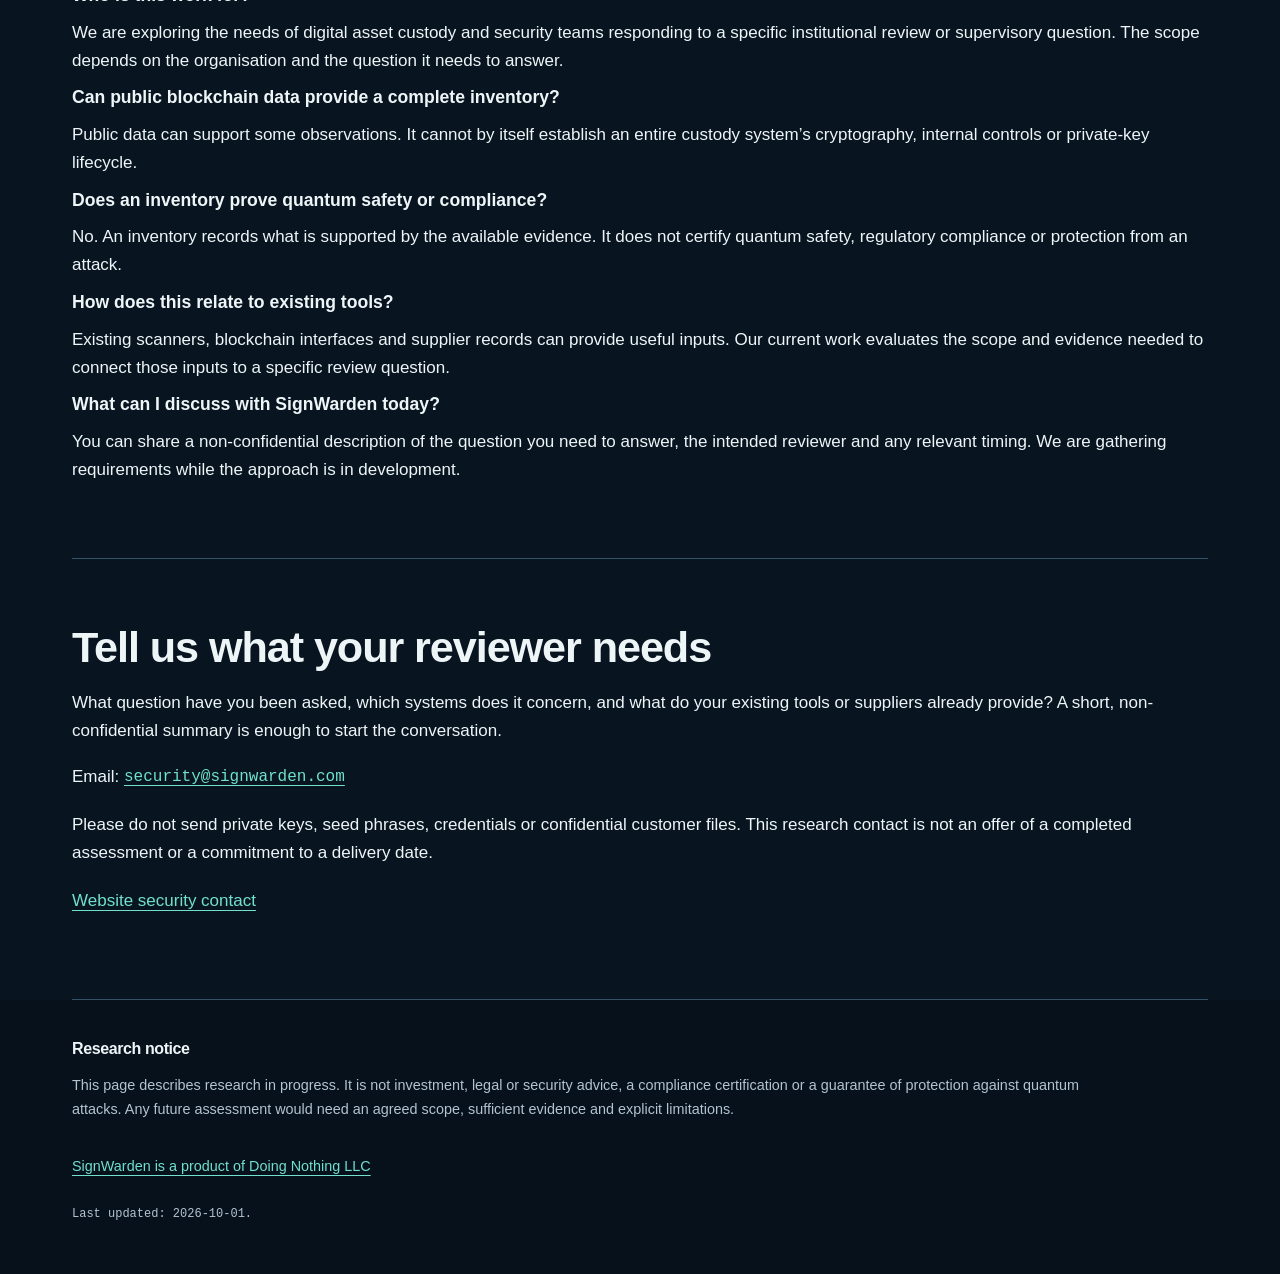
==== commit b63e4fe2: "Add brand icons and clarify custody due diligence contact path" ====
--- a/index.html
+++ b/index.html
@@ -5,23 +5,25 @@
   <meta name="viewport" content="width=device-width, initial-scale=1">
   <meta name="color-scheme" content="dark">
   <meta name="theme-color" content="#081521">
-  <meta http-equiv="Content-Security-Policy" content="default-src 'none'; style-src 'self'; img-src data:; base-uri 'none'; form-action 'none'">
+  <meta http-equiv="Content-Security-Policy" content="default-src 'none'; style-src 'self'; img-src 'self' data:; base-uri 'none'; form-action 'none'">
   <meta name="referrer" content="strict-origin-when-cross-origin">
-  <title>SignWarden | Cryptographic inventories for digital assets</title>
-  <meta name="description" content="SignWarden is researching source-linked cryptographic inventories and on-chain exposure records for digital-asset due diligence. No inventory service is available yet.">
+  <title>Cryptographic Inventories for Digital Asset Custody | SignWarden</title>
+  <meta name="description" content="SignWarden is developing source-linked cryptographic inventories for digital asset custody reviews. Discuss your evidence needs and proposed scope.">
   <link rel="canonical" href="https://signwarden.com/">
-  <link rel="icon" href="data:,">
+  <link rel="icon" href="/favicon.ico" sizes="16x16 32x32">
+  <link rel="icon" href="/favicon.svg" type="image/svg+xml" sizes="any">
+  <link rel="apple-touch-icon" href="/apple-touch-icon.png" sizes="180x180">
   <link rel="stylesheet" href="/style.css">
 </head>
 <body>
   <a class="skip" href="#main">Skip to main content</a>
   <header class="top">
     <div class="wrap">
-      <a class="wordmark" href="/">SignWarden</a>
+      <a class="wordmark" href="/"><img class="brand-icon" src="/favicon.svg" width="32" height="32" alt="" aria-hidden="true">SignWarden</a>
       <nav aria-label="Page sections">
         <a href="#inventory">Inventory</a>
         <a href="#evidence">Evidence</a>
-        <a href="#why">Why SignWarden</a>
+        <a href="#questions">Questions</a>
         <a href="#scope">Scope</a>
         <a href="#contact">Contact</a>
       </nav>
@@ -30,14 +32,14 @@
   <main id="main">
     <div class="band">
       <div class="wrap hero">
-        <p class="asof"><span class="signal" aria-hidden="true"></span> Digital assets / Post-quantum inventory research</p>
+        <p class="asof"><span class="signal" aria-hidden="true"></span> For digital asset custody and security teams</p>
         <p class="eyebrow">Evidence before certainty.</p>
-        <h1>Before change, know what you <em class="hl">depend on.</em></h1>
+        <h1>Cryptographic evidence for digital asset <em class="hl">due diligence.</em></h1>
         <p class="hero-subtitle">Cryptographic inventories for digital assets.</p>
-        <p class="lede">SignWarden is researching cryptographic inventories for digital assets: a traceable record of algorithms, signature dependencies and observable on-chain exposure, with the sources and gaps clearly identified.</p>
+        <p class="lede">When a customer or reviewer asks how your digital assets depend on cryptography, the answer may span code, contracts and custody systems. SignWarden is developing a source-linked inventory approach to help teams examine those dependencies and the evidence behind them.</p>
         <p class="cta">
-          <a class="btn primary" href="#inventory">Explore the proposed inventory</a>
-          <a class="btn" href="#contact">Contact the team</a>
+          <a class="btn primary" href="#contact">Discuss your evidence needs</a>
+          <a class="btn" href="#inventory">See the proposed scope</a>
         </p>
         <p class="status"><a href="#inventory">In development →</a></p>
         <figure class="chain" aria-labelledby="inventory-cap">
@@ -52,8 +54,8 @@
     </div>
     <div class="wrap">
       <section id="inventory" aria-labelledby="h-inventory">
-        <h2 id="h-inventory">A record you can inspect</h2>
-        <p class="lead">We are evaluating a scoped evidence package for protocol teams, token issuers and smaller custodians responding to concrete institutional due-diligence or applicable supervisory questions.</p>
+        <h2 id="h-inventory">Start with the question you need to answer</h2>
+        <p class="lead">What needs to be documented, who will review it, and which systems are in scope? These questions shape the proposed inventory and the evidence it would need.</p>
         <ol class="steps">
           <li><h3>Cryptographic bill of materials</h3><p>A proposed CycloneDX inventory of identified cryptographic assets and dependencies. A standard format makes a record easier to exchange; it does not establish that the inventory is complete.</p></li>
           <li><h3>On-chain exposure records</h3><p>Observations about public-key exposure, signature-dependent contracts and administrative control paths, limited to the networks, source versions and blocks actually examined.</p></li>
@@ -86,9 +88,22 @@
           <li>We do not hold assets or request private keys, seed phrases or credentials.</li>
         </ul>
       </section>
+      <section id="questions" aria-labelledby="h-questions">
+        <h2 id="h-questions">Questions</h2>
+        <h3>Who is this work for?</h3>
+        <p>We are exploring the needs of digital asset custody and security teams responding to a specific institutional review or supervisory question. The scope depends on the organisation and the question it needs to answer.</p>
+        <h3>Can public blockchain data provide a complete inventory?</h3>
+        <p>Public data can support some observations. It cannot by itself establish an entire custody system’s cryptography, internal controls or private-key lifecycle.</p>
+        <h3>Does an inventory prove quantum safety or compliance?</h3>
+        <p>No. An inventory records what is supported by the available evidence. It does not certify quantum safety, regulatory compliance or protection from an attack.</p>
+        <h3>How does this relate to existing tools?</h3>
+        <p>Existing scanners, blockchain interfaces and supplier records can provide useful inputs. Our current work evaluates the scope and evidence needed to connect those inputs to a specific review question.</p>
+        <h3>What can I discuss with SignWarden today?</h3>
+        <p>You can share a non-confidential description of the question you need to answer, the intended reviewer and any relevant timing. We are gathering requirements while the approach is in development.</p>
+      </section>
       <section id="contact" aria-labelledby="h-contact">
-        <h2 id="h-contact">Discuss a specific inventory question</h2>
-        <p>If an institutional customer or supervisor has asked you to identify your cryptographic dependencies, tell us what evidence they need and the scope of the request.</p>
+        <h2 id="h-contact">Tell us what your reviewer needs</h2>
+        <p>What question have you been asked, which systems does it concern, and what do your existing tools or suppliers already provide? A short, non-confidential summary is enough to start the conversation.</p>
         <p>Email: <a class="contact" href="mailto:security@signwarden.com">security@signwarden.com</a></p>
         <p>Please do not send private keys, seed phrases, credentials or confidential customer files. This research contact is not an offer of a completed assessment or a commitment to a delivery date.</p>
         <p class="tap"><a href="/.well-known/security.txt">Website security contact</a></p>
--- a/style.css
+++ b/style.css
@@ -14,9 +14,10 @@
 .top{border-bottom:1px solid var(--line);background:var(--bg)}
 .top .wrap{display:flex;align-items:center;justify-content:space-between;flex-wrap:wrap;gap:.5rem 2rem;padding-top:.75rem;padding-bottom:.75rem}
 .wordmark,.wordmark:visited{color:var(--text);font-size:1.3rem;font-weight:750;letter-spacing:-.04em;text-decoration:none;padding:.55rem 0}
-.wordmark::before{content:"";display:inline-block;width:.75rem;height:.75rem;margin-right:.65rem;border:2px solid var(--teal);box-shadow:4px -4px 0 -1px var(--bg),4px -4px 0 1px var(--teal)}
+.wordmark{display:inline-flex;align-items:center;gap:.6rem}
+.brand-icon{display:block;width:32px;height:32px;flex-shrink:0}
 nav{display:flex;flex-wrap:wrap;gap:0 1.2rem;font-size:.875rem}
-nav a,nav a:visited{display:inline-block;color:var(--muted);padding:.6rem 0;text-decoration:none}
+nav a,nav a:visited{display:inline-flex;align-items:center;min-height:44px;color:var(--muted);padding:.6rem 0;text-decoration:none}
 nav a:hover{color:var(--teal)}
 .band{border-bottom:1px solid var(--line);background:radial-gradient(ellipse at 88% 15%,#143c43 0,transparent 55%),linear-gradient(90deg,#71e0ce08 1px,transparent 1px),linear-gradient(#71e0ce08 1px,transparent 1px);background-size:auto,40px 40px,40px 40px}
 .hero{padding-top:4.5rem;padding-bottom:3.5rem}
@@ -68,3 +69,5 @@
 @media(max-width:30rem){body{font-size:1rem}.wrap{padding-left:1rem;padding-right:1rem}.top .wrap{gap:.2rem}nav{gap:0 1rem;font-size:.8rem}.hero{padding-top:2rem;padding-bottom:2rem}.asof{font-size:.68rem;margin-bottom:1.8rem}h1{font-size:2.35rem}.btn{width:100%}.block,.steps li{padding:1.2rem}section{padding:2.5rem 0}}
 @media(prefers-reduced-motion:reduce){*,*::before,*::after{transition:none!important;animation:none!important}}
 @media print{body{background:#fff;color:#000}.top, .cta,.skip{display:none}.band,footer,.block,.steps li{background:none}p,.lede,.lead,.status,.hl,a,.col p,.story .cols p,figcaption{color:#000}section{break-inside:avoid}}
+
+h1,h3{overflow-wrap:anywhere}
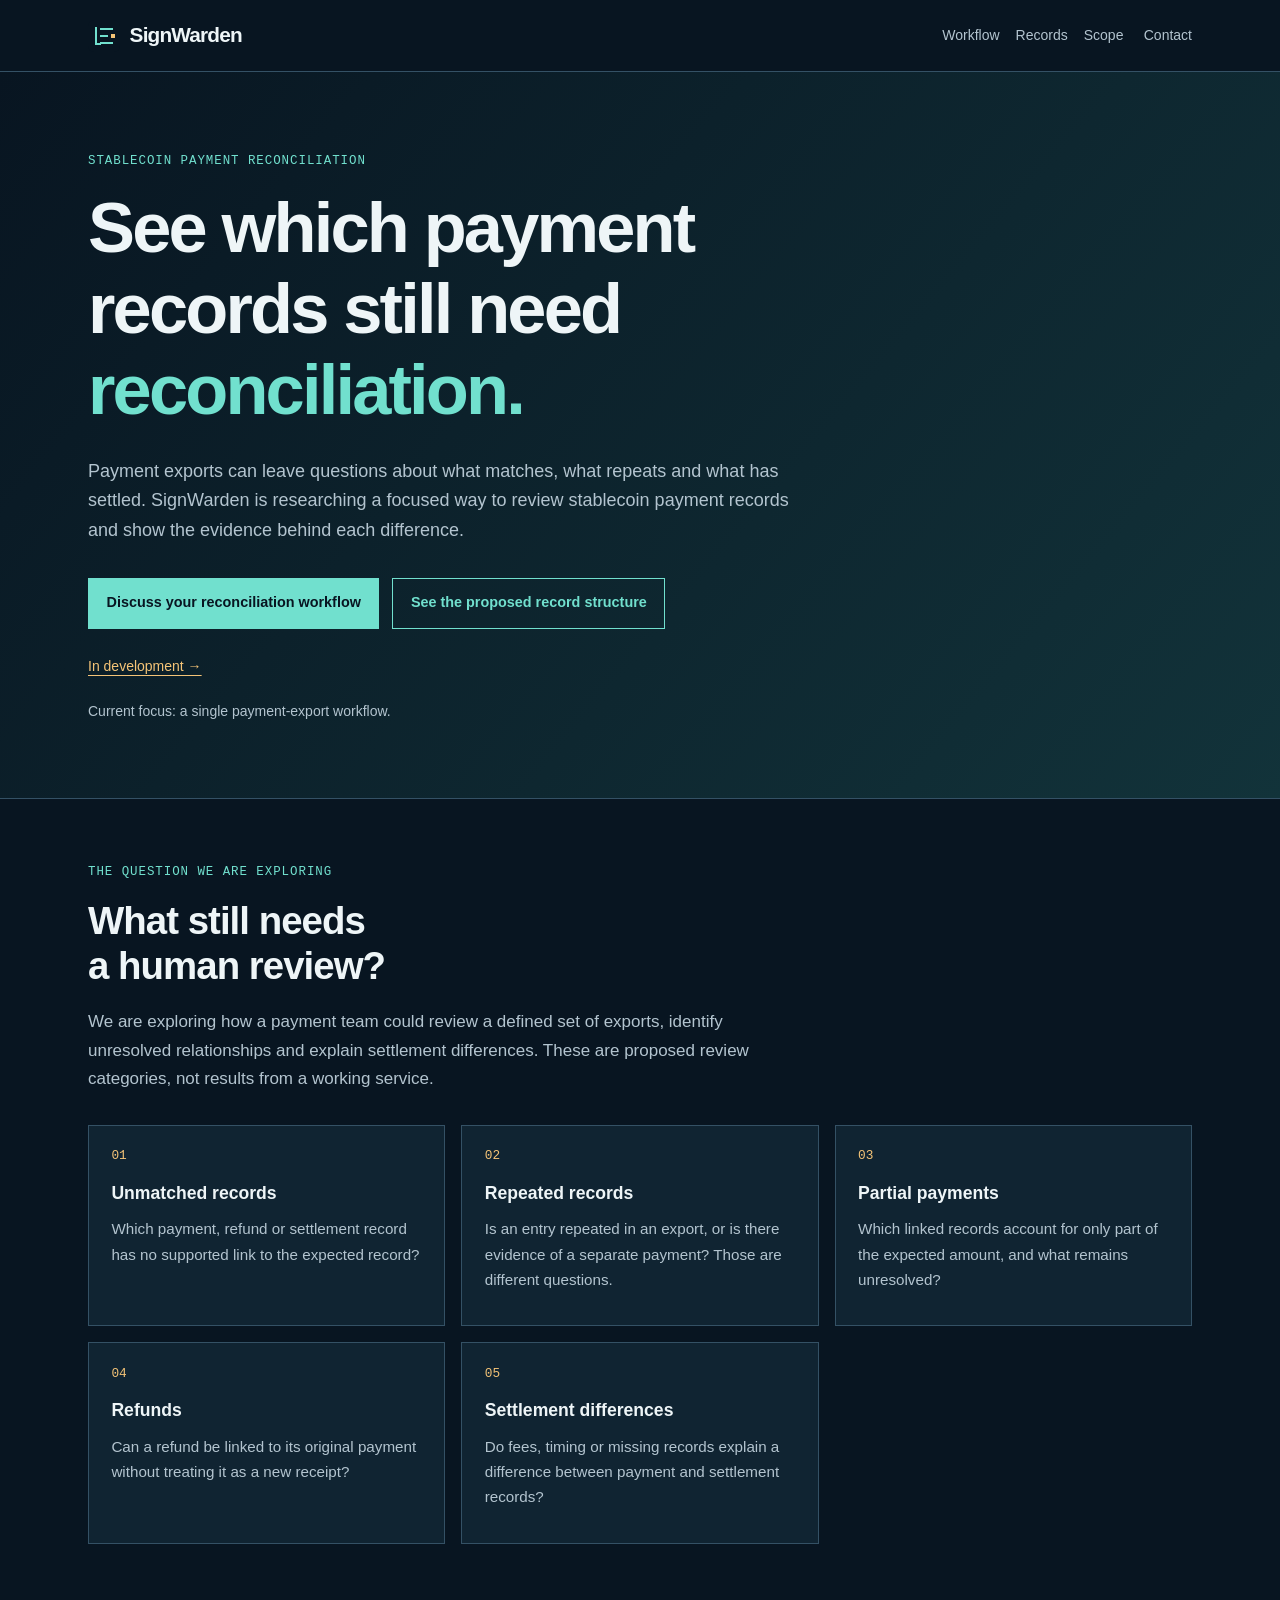
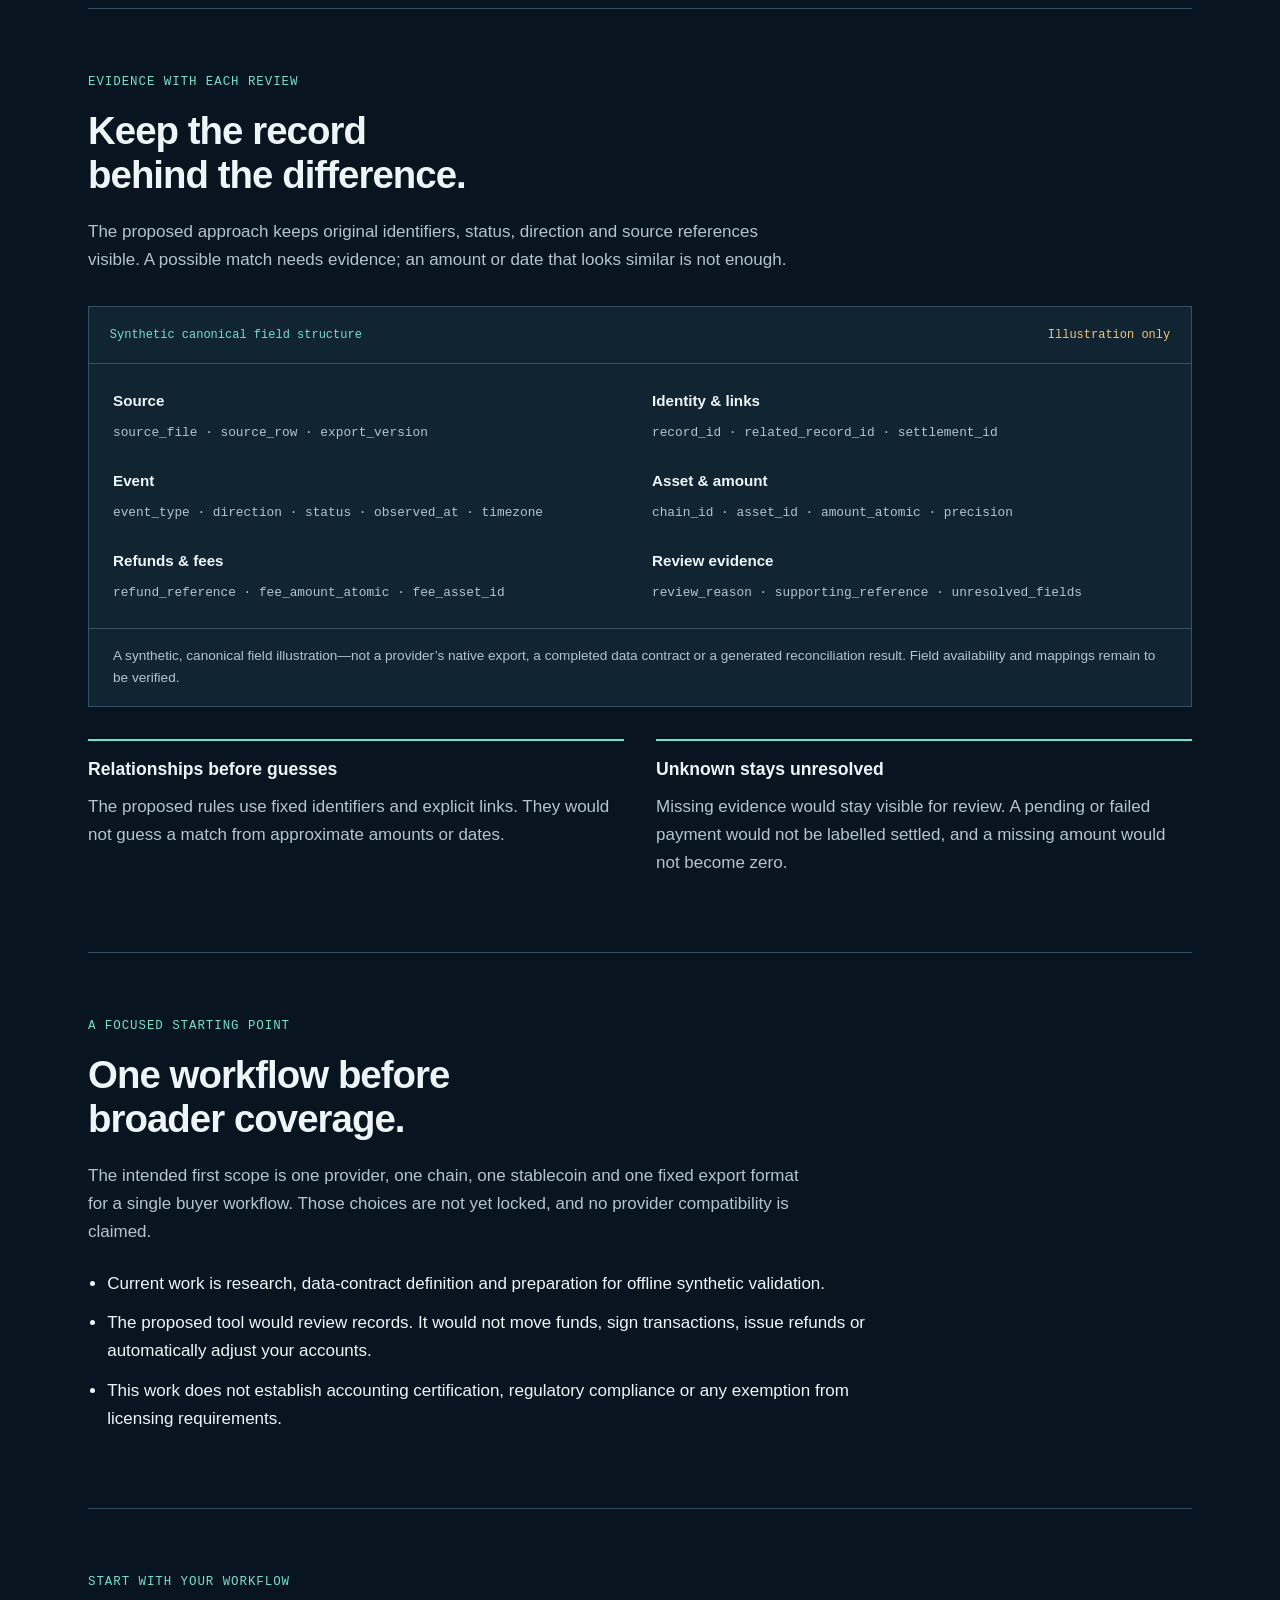
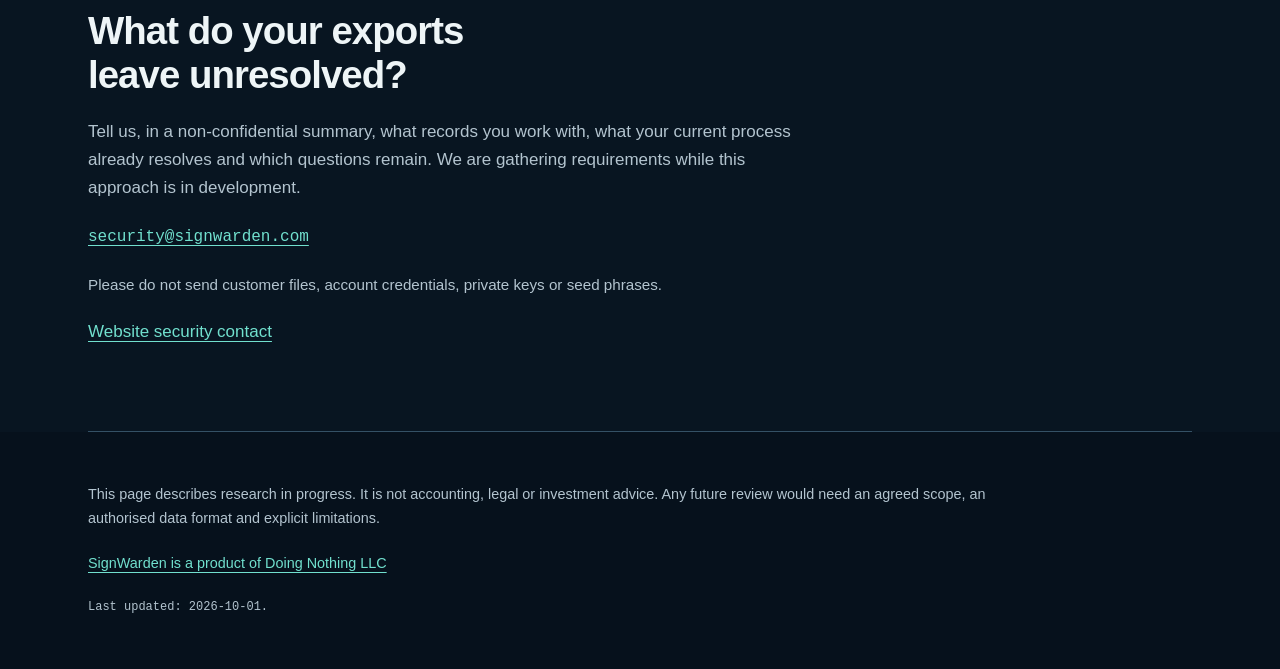
==== commit c16fa06b: "Update SignWarden to stablecoin payment reconciliation research" ====
--- a/index.html
+++ b/index.html
@@ -7,116 +7,89 @@
   <meta name="theme-color" content="#081521">
   <meta http-equiv="Content-Security-Policy" content="default-src 'none'; style-src 'self'; img-src 'self' data:; base-uri 'none'; form-action 'none'">
   <meta name="referrer" content="strict-origin-when-cross-origin">
-  <title>Cryptographic Inventories for Digital Asset Custody | SignWarden</title>
-  <meta name="description" content="SignWarden is developing source-linked cryptographic inventories for digital asset custody reviews. Discuss your evidence needs and proposed scope.">
-  <link rel="canonical" href="https://signwarden.com/">
   <link rel="icon" href="/favicon.ico" sizes="16x16 32x32">
   <link rel="icon" href="/favicon.svg" type="image/svg+xml" sizes="any">
   <link rel="apple-touch-icon" href="/apple-touch-icon.png" sizes="180x180">
   <link rel="stylesheet" href="/style.css">
+  <title>Stablecoin Payment Reconciliation | SignWarden</title>
+  <meta name="description" content="SignWarden is researching reconciliation of stablecoin payment exports: unmatched records, duplicates, partial payments, refunds and settlement differences. Discuss your workflow.">
+  <link rel="canonical" href="https://signwarden.com/">
 </head>
 <body>
   <a class="skip" href="#main">Skip to main content</a>
-  <header class="top">
+  <header class="top"><div class="wrap header-row">
+    <a class="wordmark" href="/"><img class="brand-icon" src="/favicon.svg" width="32" height="32" alt="" aria-hidden="true">SignWarden</a>
+    <nav aria-label="Page sections">
+      <a href="#workflow">Workflow</a><a href="#records">Records</a><a href="#scope">Scope</a><a href="#contact">Contact</a>
+    </nav>
+  </div></header>
+  <main id="main" tabindex="-1">
+    <div class="hero-band"><div class="wrap hero">
+      <p class="eyebrow">Stablecoin payment reconciliation</p>
+      <h1>See which payment records still need <em>reconciliation.</em></h1>
+      <p class="lede">Payment exports can leave questions about what matches, what repeats and what has settled. SignWarden is researching a focused way to review stablecoin payment records and show the evidence behind each difference.</p>
+      <div class="cta"><a class="button primary" href="#contact">Discuss your reconciliation workflow</a><a class="button" href="#records">See the proposed record structure</a></div>
+      <p class="status"><a href="#scope">In development →</a></p>
+      <p class="stage">Current focus: a single payment-export workflow.</p>
+    </div></div>
     <div class="wrap">
-      <a class="wordmark" href="/"><img class="brand-icon" src="/favicon.svg" width="32" height="32" alt="" aria-hidden="true">SignWarden</a>
-      <nav aria-label="Page sections">
-        <a href="#inventory">Inventory</a>
-        <a href="#evidence">Evidence</a>
-        <a href="#questions">Questions</a>
-        <a href="#scope">Scope</a>
-        <a href="#contact">Contact</a>
-      </nav>
-    </div>
-  </header>
-  <main id="main">
-    <div class="band">
-      <div class="wrap hero">
-        <p class="asof"><span class="signal" aria-hidden="true"></span> For digital asset custody and security teams</p>
-        <p class="eyebrow">Evidence before certainty.</p>
-        <h1>Cryptographic evidence for digital asset <em class="hl">due diligence.</em></h1>
-        <p class="hero-subtitle">Cryptographic inventories for digital assets.</p>
-        <p class="lede">When a customer or reviewer asks how your digital assets depend on cryptography, the answer may span code, contracts and custody systems. SignWarden is developing a source-linked inventory approach to help teams examine those dependencies and the evidence behind them.</p>
-        <p class="cta">
-          <a class="btn primary" href="#contact">Discuss your evidence needs</a>
-          <a class="btn" href="#inventory">See the proposed scope</a>
-        </p>
-        <p class="status"><a href="#inventory">In development →</a></p>
-        <figure class="chain" aria-labelledby="inventory-cap">
-          <ol class="blocks">
-            <li class="block"><span class="k">01 / Cryptographic assets</span><span class="h">Algorithms &amp; signatures</span><span class="d">Identify what is used within a defined scope.</span></li>
-            <li class="block"><span class="k">02 / On-chain exposure</span><span class="h">Addresses &amp; control paths</span><span class="d">Separate public observations from unverified assumptions.</span></li>
-            <li class="block"><span class="k">03 / Source evidence</span><span class="h">Locations &amp; limitations</span><span class="d">Make each supported finding traceable to its source.</span></li>
-          </ol>
-          <figcaption id="inventory-cap">The proposed scope of an inventory. This diagram is a research outline, not a completed assessment.</figcaption>
+      <section id="workflow" aria-labelledby="h-workflow">
+        <p class="eyebrow">The question we are exploring</p>
+        <h2 id="h-workflow">What still needs a human review?</h2>
+        <p class="intro">We are exploring how a payment team could review a defined set of exports, identify unresolved relationships and explain settlement differences. These are proposed review categories, not results from a working service.</p>
+        <ul class="review-grid">
+          <li><span class="number">01</span><h3>Unmatched records</h3><p>Which payment, refund or settlement record has no supported link to the expected record?</p></li>
+          <li><span class="number">02</span><h3>Repeated records</h3><p>Is an entry repeated in an export, or is there evidence of a separate payment? Those are different questions.</p></li>
+          <li><span class="number">03</span><h3>Partial payments</h3><p>Which linked records account for only part of the expected amount, and what remains unresolved?</p></li>
+          <li><span class="number">04</span><h3>Refunds</h3><p>Can a refund be linked to its original payment without treating it as a new receipt?</p></li>
+          <li><span class="number">05</span><h3>Settlement differences</h3><p>Do fees, timing or missing records explain a difference between payment and settlement records?</p></li>
+        </ul>
+      </section>
+      <section id="records" aria-labelledby="h-records">
+        <p class="eyebrow">Evidence with each review</p>
+        <h2 id="h-records">Keep the record behind the difference.</h2>
+        <p class="intro">The proposed approach keeps original identifiers, status, direction and source references visible. A possible match needs evidence; an amount or date that looks similar is not enough.</p>
+        <figure class="record" aria-labelledby="record-caption">
+          <div class="record-header"><span class="record-label">Synthetic canonical field structure</span><span class="record-note">Illustration only</span></div>
+          <dl class="field-grid">
+            <div><dt>Source</dt><dd>source_file · source_row · export_version</dd></div>
+            <div><dt>Identity &amp; links</dt><dd>record_id · related_record_id · settlement_id</dd></div>
+            <div><dt>Event</dt><dd>event_type · direction · status · observed_at · timezone</dd></div>
+            <div><dt>Asset &amp; amount</dt><dd>chain_id · asset_id · amount_atomic · precision</dd></div>
+            <div><dt>Refunds &amp; fees</dt><dd>refund_reference · fee_amount_atomic · fee_asset_id</dd></div>
+            <div><dt>Review evidence</dt><dd>review_reason · supporting_reference · unresolved_fields</dd></div>
+          </dl>
+          <figcaption id="record-caption">A synthetic, canonical field illustration—not a provider’s native export, a completed data contract or a generated reconciliation result. Field availability and mappings remain to be verified.</figcaption>
         </figure>
-      </div>
-    </div>
-    <div class="wrap">
-      <section id="inventory" aria-labelledby="h-inventory">
-        <h2 id="h-inventory">Start with the question you need to answer</h2>
-        <p class="lead">What needs to be documented, who will review it, and which systems are in scope? These questions shape the proposed inventory and the evidence it would need.</p>
-        <ol class="steps">
-          <li><h3>Cryptographic bill of materials</h3><p>A proposed CycloneDX inventory of identified cryptographic assets and dependencies. A standard format makes a record easier to exchange; it does not establish that the inventory is complete.</p></li>
-          <li><h3>On-chain exposure records</h3><p>Observations about public-key exposure, signature-dependent contracts and administrative control paths, limited to the networks, source versions and blocks actually examined.</p></li>
-          <li><h3>Requirements and source mapping</h3><p>A record of the applicable question, the evidence that supports an answer and the parts that remain unverified or outside the assessment.</p></li>
-        </ol>
-      </section>
-      <section id="evidence" aria-labelledby="h-evidence">
-        <h2 id="h-evidence">Every finding needs a source</h2>
-        <p class="lead">The research focuses on reproducible evidence: a source location, a version or block reference, and the time of observation. Unknown values stay unknown.</p>
-        <div class="cols">
-          <div class="col"><h3>Traceable observations</h3><p>Source-code locations, contract addresses and transaction references can explain where a finding came from. Content hashes can help detect changes to a saved record.</p></div>
-          <div class="col"><h3>Clear coverage gaps</h3><p>Public repositories and blockchain data cannot by themselves establish an entire custody system's cryptography, private-key lifecycle or off-chain dependencies. A hash does not establish that a claim is true.</p></div>
-        </div>
-      </section>
-      <section id="why" class="story" aria-labelledby="h-why">
-        <p class="eyebrow">Why SignWarden</p>
-        <h2 id="h-why">Evidence before certainty.</h2>
-        <div class="cols">
-          <p class="story-lead">A decision about change starts with understanding what is already there.</p>
-          <div><p>Digital assets depend on cryptography across signatures, contracts and the systems around them. Before considering a post-quantum transition, teams need a clear view of those dependencies—and of the evidence they can actually inspect.</p><p>That is the question behind SignWarden: can a scoped, source-linked inventory make those dependencies and gaps easier to discuss? We are researching that question, with unknowns visible and claims limited to their evidence.</p></div>
+        <div class="principles">
+          <div><h3>Relationships before guesses</h3><p>The proposed rules use fixed identifiers and explicit links. They would not guess a match from approximate amounts or dates.</p></div>
+          <div><h3>Unknown stays unresolved</h3><p>Missing evidence would stay visible for review. A pending or failed payment would not be labelled settled, and a missing amount would not become zero.</p></div>
         </div>
       </section>
       <section id="scope" aria-labelledby="h-scope">
-        <h2 id="h-scope">Defined scope. Clear limits.</h2>
-        <p class="lead">Our current work evaluates whether this evidence package can answer a concrete due-diligence question. It does not certify quantum safety or regulatory compliance.</p>
-        <ul>
-          <li>An exposed public key, a signature call and an exploitable asset-control path are different findings.</li>
-          <li>Supervisory requirements depend on the institution, its activities and the jurisdiction. A general inventory is not a legal assessment.</li>
-          <li>We are not offering migration consulting, a post-quantum wallet or a proprietary risk score.</li>
-          <li>We do not hold assets or request private keys, seed phrases or credentials.</li>
+        <p class="eyebrow">A focused starting point</p>
+        <h2 id="h-scope">One workflow before broader coverage.</h2>
+        <p class="intro">The intended first scope is one provider, one chain, one stablecoin and one fixed export format for a single buyer workflow. Those choices are not yet locked, and no provider compatibility is claimed.</p>
+        <ul class="scope-list">
+          <li>Current work is research, data-contract definition and preparation for offline synthetic validation.</li>
+          <li>The proposed tool would review records. It would not move funds, sign transactions, issue refunds or automatically adjust your accounts.</li>
+          <li>This work does not establish accounting certification, regulatory compliance or any exemption from licensing requirements.</li>
         </ul>
       </section>
-      <section id="questions" aria-labelledby="h-questions">
-        <h2 id="h-questions">Questions</h2>
-        <h3>Who is this work for?</h3>
-        <p>We are exploring the needs of digital asset custody and security teams responding to a specific institutional review or supervisory question. The scope depends on the organisation and the question it needs to answer.</p>
-        <h3>Can public blockchain data provide a complete inventory?</h3>
-        <p>Public data can support some observations. It cannot by itself establish an entire custody system’s cryptography, internal controls or private-key lifecycle.</p>
-        <h3>Does an inventory prove quantum safety or compliance?</h3>
-        <p>No. An inventory records what is supported by the available evidence. It does not certify quantum safety, regulatory compliance or protection from an attack.</p>
-        <h3>How does this relate to existing tools?</h3>
-        <p>Existing scanners, blockchain interfaces and supplier records can provide useful inputs. Our current work evaluates the scope and evidence needed to connect those inputs to a specific review question.</p>
-        <h3>What can I discuss with SignWarden today?</h3>
-        <p>You can share a non-confidential description of the question you need to answer, the intended reviewer and any relevant timing. We are gathering requirements while the approach is in development.</p>
-      </section>
-      <section id="contact" aria-labelledby="h-contact">
-        <h2 id="h-contact">Tell us what your reviewer needs</h2>
-        <p>What question have you been asked, which systems does it concern, and what do your existing tools or suppliers already provide? A short, non-confidential summary is enough to start the conversation.</p>
-        <p>Email: <a class="contact" href="mailto:security@signwarden.com">security@signwarden.com</a></p>
-        <p>Please do not send private keys, seed phrases, credentials or confidential customer files. This research contact is not an offer of a completed assessment or a commitment to a delivery date.</p>
-        <p class="tap"><a href="/.well-known/security.txt">Website security contact</a></p>
+      <section id="contact" class="contact-section" aria-labelledby="h-contact">
+        <p class="eyebrow">Start with your workflow</p>
+        <h2 id="h-contact">What do your exports leave unresolved?</h2>
+        <p class="intro">Tell us, in a non-confidential summary, what records you work with, what your current process already resolves and which questions remain. We are gathering requirements while this approach is in development.</p>
+        <p><a class="email" href="mailto:security@signwarden.com">security@signwarden.com</a></p>
+        <p class="contact-note">Please do not send customer files, account credentials, private keys or seed phrases.</p>
+        <p><a class="security-link" href="/.well-known/security.txt">Website security contact</a></p>
       </section>
     </div>
   </main>
-  <footer>
-    <div class="wrap">
-      <h2>Research notice</h2>
-      <p>This page describes research in progress. It is not investment, legal or security advice, a compliance certification or a guarantee of protection against quantum attacks. Any future assessment would need an agreed scope, sufficient evidence and explicit limitations.</p>
-      <p class="product"><a href="https://doingnothingllc.com" rel="noopener noreferrer">SignWarden is a product of Doing Nothing LLC</a></p>
-      <p class="fine">Last updated: <time datetime="2026-10-01">2026-10-01</time>.</p>
-    </div>
-  </footer>
+  <footer><div class="wrap">
+    <p>This page describes research in progress. It is not accounting, legal or investment advice. Any future review would need an agreed scope, an authorised data format and explicit limitations.</p>
+    <p class="product"><a href="https://doingnothingllc.com" rel="noopener noreferrer">SignWarden is a product of Doing Nothing LLC</a></p>
+    <p class="updated">Last updated: <time datetime="2026-10-01">2026-10-01</time>.</p>
+  </div></footer>
 </body>
 </html>
--- a/style.css
+++ b/style.css
@@ -1,73 +1,58 @@
-/* SW-WEB-002: static research site; system fonts, no external assets. */
-:root{color-scheme:dark;--bg:#081521;--panel:#0e2232;--text:#eef5f7;--muted:#b3c4cf;--teal:#71e0ce;--amber:#f5c477;--line:#345165;--sans:-apple-system,BlinkMacSystemFont,"Segoe UI",Arial,sans-serif;--mono:ui-monospace,SFMono-Regular,Menlo,Consolas,monospace}
+/* Stablecoin research candidate: system fonts, static layout, no animation. */
+:root{color-scheme:dark;--bg:#081521;--panel:#102432;--text:#eef5f7;--muted:#b3c4cf;--teal:#71e0ce;--amber:#f5c477;--line:#345165;--sans:-apple-system,BlinkMacSystemFont,"Segoe UI",Arial,sans-serif;--mono:ui-monospace,SFMono-Regular,Menlo,Consolas,monospace}
 *{box-sizing:border-box}
-html{scroll-padding-top:1rem;text-size-adjust:100%;-webkit-text-size-adjust:100%}
+html{text-size-adjust:100%;-webkit-text-size-adjust:100%;scroll-padding-top:1rem}
 body{margin:0;background:var(--bg);color:var(--text);font:1.0625rem/1.65 var(--sans)}
-.wrap{max-width:74rem;margin:auto;padding:0 1.5rem}
+.wrap{width:100%;max-width:72rem;margin:auto;padding:0 1.5rem}
 a{color:var(--teal);text-underline-offset:.25em;overflow-wrap:anywhere}
 a:visited{color:var(--teal)}
 a:hover{text-decoration-thickness:2px}
-a:focus-visible{outline:3px solid var(--amber);outline-offset:5px;border-radius:2px}
+a:focus-visible{outline:3px solid var(--amber);outline-offset:4px}
+main:focus{outline:none}
 ::selection{background:var(--teal);color:var(--bg)}
-.skip{position:absolute;left:1rem;top:1rem;transform:translateY(-200%);padding:.65rem 1rem;background:var(--amber);color:var(--bg);z-index:10}
+.skip{position:absolute;left:1rem;top:1rem;transform:translateY(-200%);z-index:10;background:var(--amber);color:var(--bg);padding:.7rem 1rem}
 .skip:focus{transform:none;color:var(--bg)}
-.top{border-bottom:1px solid var(--line);background:var(--bg)}
-.top .wrap{display:flex;align-items:center;justify-content:space-between;flex-wrap:wrap;gap:.5rem 2rem;padding-top:.75rem;padding-bottom:.75rem}
-.wordmark,.wordmark:visited{color:var(--text);font-size:1.3rem;font-weight:750;letter-spacing:-.04em;text-decoration:none;padding:.55rem 0}
-.wordmark{display:inline-flex;align-items:center;gap:.6rem}
+.top{border-bottom:1px solid var(--line)}
+.header-row{display:flex;align-items:center;justify-content:space-between;flex-wrap:wrap;gap:.5rem 2rem;padding-top:.75rem;padding-bottom:.75rem}
+.wordmark,.wordmark:visited{display:inline-flex;align-items:center;gap:.6rem;min-height:44px;color:var(--text);font-size:1.3rem;font-weight:750;letter-spacing:-.04em;text-decoration:none;padding:.4rem 0}
 .brand-icon{display:block;width:32px;height:32px;flex-shrink:0}
-nav{display:flex;flex-wrap:wrap;gap:0 1.2rem;font-size:.875rem}
-nav a,nav a:visited{display:inline-flex;align-items:center;min-height:44px;color:var(--muted);padding:.6rem 0;text-decoration:none}
+nav{display:flex;flex-wrap:wrap;gap:0 1rem;font-size:.875rem}
+nav a,nav a:visited{display:inline-flex;align-items:center;min-width:44px;min-height:44px;padding:.65rem 0;color:var(--muted);text-decoration:none}
 nav a:hover{color:var(--teal)}
-.band{border-bottom:1px solid var(--line);background:radial-gradient(ellipse at 88% 15%,#143c43 0,transparent 55%),linear-gradient(90deg,#71e0ce08 1px,transparent 1px),linear-gradient(#71e0ce08 1px,transparent 1px);background-size:auto,40px 40px,40px 40px}
-.hero{padding-top:4.5rem;padding-bottom:3.5rem}
-.asof,.eyebrow{font: .78rem/1.6 var(--mono);letter-spacing:.09em;text-transform:uppercase;color:var(--teal)}
-.asof{display:flex;align-items:baseline;gap:.7rem;margin:0 0 2.5rem}
-.signal{flex-shrink:0;width:.5rem;height:.5rem;border-radius:50%;background:var(--amber)}
-.eyebrow{margin:0 0 .8rem}
-h1,h2,h3{line-height:1.15;text-wrap:balance}
-h1{font-size:clamp(2.35rem,6.5vw,5rem);max-width:17ch;margin:0 0 1.4rem;letter-spacing:-.045em;font-weight:750}
-.hl{font-style:normal;color:var(--teal)}
-.hero-subtitle{font-size:clamp(1.12rem,2vw,1.45rem);font-weight:600;margin:0 0 .8rem}
-.lede{color:var(--muted);max-width:43rem;margin:0 0 1.8rem}
-p{margin:.65rem 0}
-.cta{display:flex;flex-wrap:wrap;gap:.75rem;margin:0 0 1.5rem}
-.btn,.btn:visited{display:inline-flex;align-items:center;justify-content:center;min-height:3rem;padding:.7rem 1.1rem;border:1px solid var(--teal);color:var(--teal);font-size:.9rem;font-weight:650;text-decoration:none;transition:background-color 120ms ease,color 120ms ease}
-.btn:hover,.btn.primary,.btn.primary:visited{background:var(--teal);color:var(--bg)}
-.btn.primary:hover{background:var(--text)}
-.status{max-width:44rem;color:var(--amber);font-size:.875rem;padding-left:1rem;border-left:2px solid var(--amber);margin:0 0 3rem}
-.chain{margin:0}
-.blocks,.steps{list-style:none;padding:0;display:grid;grid-template-columns:repeat(3,minmax(0,1fr));gap:1rem;margin:0}
-.block{position:relative;display:flex;flex-direction:column;gap:.6rem;background:var(--panel);border:1px solid var(--line);padding:1.4rem;min-width:0;margin:0}
-.block::before{content:"";width:2rem;height:2px;background:var(--teal)}
-.block .k{font:.72rem/1.6 var(--mono);color:var(--teal);text-transform:uppercase;letter-spacing:.04em}
-.block .h{font-size:1.05rem;font-weight:650;line-height:1.4}
-.block .d{font-size:.9rem;color:var(--muted)}
-figcaption{font-size:.8rem;color:var(--muted);margin-top:1rem;max-width:48rem}
+.hero-band{border-bottom:1px solid var(--line);background:linear-gradient(130deg,#081521,#12333a)}
+.hero{padding-top:5rem;padding-bottom:4rem}
+.eyebrow{font:.78rem/1.6 var(--mono);letter-spacing:.075em;text-transform:uppercase;color:var(--teal);margin:0 0 1rem}
+h1,h2,h3{line-height:1.15;text-wrap:balance;overflow-wrap:break-word}
+h1{font-size:clamp(2.25rem,5.5vw,4.5rem);max-width:20ch;margin:0 0 1.6rem;letter-spacing:-.04em}
+h1 em{font-style:normal;color:var(--teal)}
+h2{font-size:clamp(1.7rem,3vw,2.6rem);letter-spacing:-.025em;max-width:27ch;margin:0 0 1.3rem}
+h3{font-size:1.1rem;line-height:1.4;margin:0 0 .6rem}
+p{margin:.7rem 0}
+.lede,.intro{max-width:45rem;color:var(--muted)}
+.lede{font-size:1.125rem;margin-bottom:2rem}
+.cta{display:flex;flex-wrap:wrap;gap:.8rem;margin-bottom:1rem}
+.button,.button:visited{display:inline-flex;align-items:center;justify-content:center;min-height:48px;max-width:100%;padding:.8rem 1.1rem;border:1px solid var(--teal);text-decoration:none;font-size:.9rem;font-weight:650;color:var(--teal);text-align:center}
+.button.primary,.button.primary:visited{background:var(--teal);color:var(--bg)}
+.button:hover{background:var(--text);color:var(--bg)}
+.status{margin:0}.status a{display:inline-flex;align-items:center;min-height:44px;color:var(--amber);font-size:.875rem}
+.stage{font-size:.875rem;color:var(--muted);max-width:44rem;margin-top:.7rem}
 section{padding:4rem 0;border-bottom:1px solid var(--line)}
-h2{font-size:clamp(1.75rem,3.5vw,2.7rem);margin:0 0 1rem;letter-spacing:-.025em}
-h3{font-size:1.1rem;margin:0 0 .7rem;line-height:1.4}
-.lead{max-width:48rem;color:var(--muted)}
-.steps{margin-top:2rem;counter-reset:step}
-.steps li{counter-increment:step;margin:0;padding:1.5rem;background:var(--panel);border:1px solid var(--line);min-width:0}
-.steps li::before{content:"0" counter(step);display:block;color:var(--teal);font:.8rem var(--mono);margin-bottom:1.3rem}
-.steps p{font-size:.95rem;color:var(--muted)}
-.cols{display:grid;grid-template-columns:repeat(2,minmax(0,1fr));gap:2.5rem;margin-top:1.7rem}
-.col{border-top:2px solid var(--teal);padding-top:1rem}
-.col p,.story .cols p{color:var(--muted)}
-.story .story-lead{font-size:clamp(1.35rem,2.5vw,1.9rem);line-height:1.45;color:var(--text);max-width:24ch;margin-top:0}
-.story .eyebrow{color:var(--amber)}
-ul{padding-left:1.2rem;max-width:55rem}li{margin:.65rem 0}
-.contact{display:inline-block;font:1rem/1.6 var(--mono);padding:.6rem 0}
-.tap a{display:inline-block;padding:.6rem 0}
-footer{background:#06111c;padding:2.5rem 0;color:var(--muted);font-size:.9rem}
-footer h2{font-size:1rem;color:var(--text)}
-footer p{max-width:63rem}
-.product{margin-top:1.5rem}.product a{display:inline-block;padding:.6rem 0}
-.fine{font:.75rem/1.6 var(--mono);margin-top:1rem}
-@media(max-width:52rem){.blocks,.steps{grid-template-columns:1fr}.cols{grid-template-columns:1fr;gap:1.2rem}.hero{padding-top:3rem}.story .story-lead{max-width:30ch}}
-@media(max-width:30rem){body{font-size:1rem}.wrap{padding-left:1rem;padding-right:1rem}.top .wrap{gap:.2rem}nav{gap:0 1rem;font-size:.8rem}.hero{padding-top:2rem;padding-bottom:2rem}.asof{font-size:.68rem;margin-bottom:1.8rem}h1{font-size:2.35rem}.btn{width:100%}.block,.steps li{padding:1.2rem}section{padding:2.5rem 0}}
-@media(prefers-reduced-motion:reduce){*,*::before,*::after{transition:none!important;animation:none!important}}
-@media print{body{background:#fff;color:#000}.top, .cta,.skip{display:none}.band,footer,.block,.steps li{background:none}p,.lede,.lead,.status,.hl,a,.col p,.story .cols p,figcaption{color:#000}section{break-inside:avoid}}
-
-h1,h3{overflow-wrap:anywhere}
+.review-grid{list-style:none;padding:0;margin:2rem 0 0;display:grid;grid-template-columns:repeat(3,minmax(0,1fr));gap:1rem}
+.review-grid li{min-width:0;margin:0;padding:1.4rem;background:var(--panel);border:1px solid var(--line)}
+.review-grid p{font-size:.95rem;color:var(--muted)}
+.number{display:block;font:.8rem var(--mono);color:var(--amber);margin-bottom:1.1rem}
+.record{margin:2rem 0 0;background:var(--panel);border:1px solid var(--line)}
+.record-header{display:flex;flex-wrap:wrap;gap:.5rem 1rem;justify-content:space-between;border-bottom:1px solid var(--line);padding:1.1rem 1.3rem;font:.75rem/1.7 var(--mono)}
+.record-label{color:var(--teal)}.record-note{color:var(--amber)}
+.field-grid{display:grid;grid-template-columns:repeat(2,minmax(0,1fr));gap:1.5rem;margin:0;padding:1.5rem}
+.field-grid div{min-width:0}dt{font-size:.95rem;font-weight:650;margin-bottom:.5rem}dd{margin:0;color:var(--muted);font:.8rem/1.8 var(--mono);overflow-wrap:anywhere}
+figcaption{padding:1rem 1.5rem;border-top:1px solid var(--line);color:var(--muted);font-size:.85rem}
+.principles{display:grid;grid-template-columns:repeat(2,minmax(0,1fr));gap:2rem;margin-top:2rem}.principles div{min-width:0;border-top:2px solid var(--teal);padding-top:1rem}.principles p{color:var(--muted)}
+.scope-list{max-width:51rem;padding-left:1.2rem;margin:1.5rem 0 0}.scope-list li{margin:.7rem 0}
+.email{display:inline-flex;align-items:center;min-height:44px;max-width:100%;font:1rem/1.7 var(--mono);padding:.65rem 0;overflow-wrap:anywhere;word-break:break-word}
+.contact-note{max-width:48rem;color:var(--muted);font-size:.95rem}.security-link{display:inline-flex;align-items:center;min-height:44px;padding:.6rem 0}
+footer{padding:2.5rem 0;background:#06111c;color:var(--muted);font-size:.9rem}footer p{max-width:60rem}.product a{display:inline-flex;align-items:center;min-height:44px;padding:.6rem 0}.updated{font:.75rem/1.7 var(--mono)}
+@media(max-width:52rem){.review-grid{grid-template-columns:repeat(2,minmax(0,1fr))}.hero{padding-top:3.5rem}.principles{gap:1.4rem}}
+@media(max-width:40rem){.review-grid,.field-grid,.principles{grid-template-columns:1fr}.hero{padding-top:2.5rem;padding-bottom:2.5rem}section{padding:2.75rem 0}.wrap{padding-left:1rem;padding-right:1rem}.button{width:100%}.header-row{gap:.25rem 1rem}nav{font-size:.8rem}.field-grid{padding:1.2rem}}
+@media(prefers-reduced-motion:reduce){*,*::before,*::after{animation:none!important;transition:none!important;scroll-behavior:auto!important}}
+@media print{body{background:#fff;color:#000}.top,.cta,.skip{display:none}.hero-band,.record,.review-grid li,footer{background:none}a,h1 em,.lede,.intro,.stage,.review-grid p,dd,figcaption,.principles p,.contact-note,footer{color:#000}}
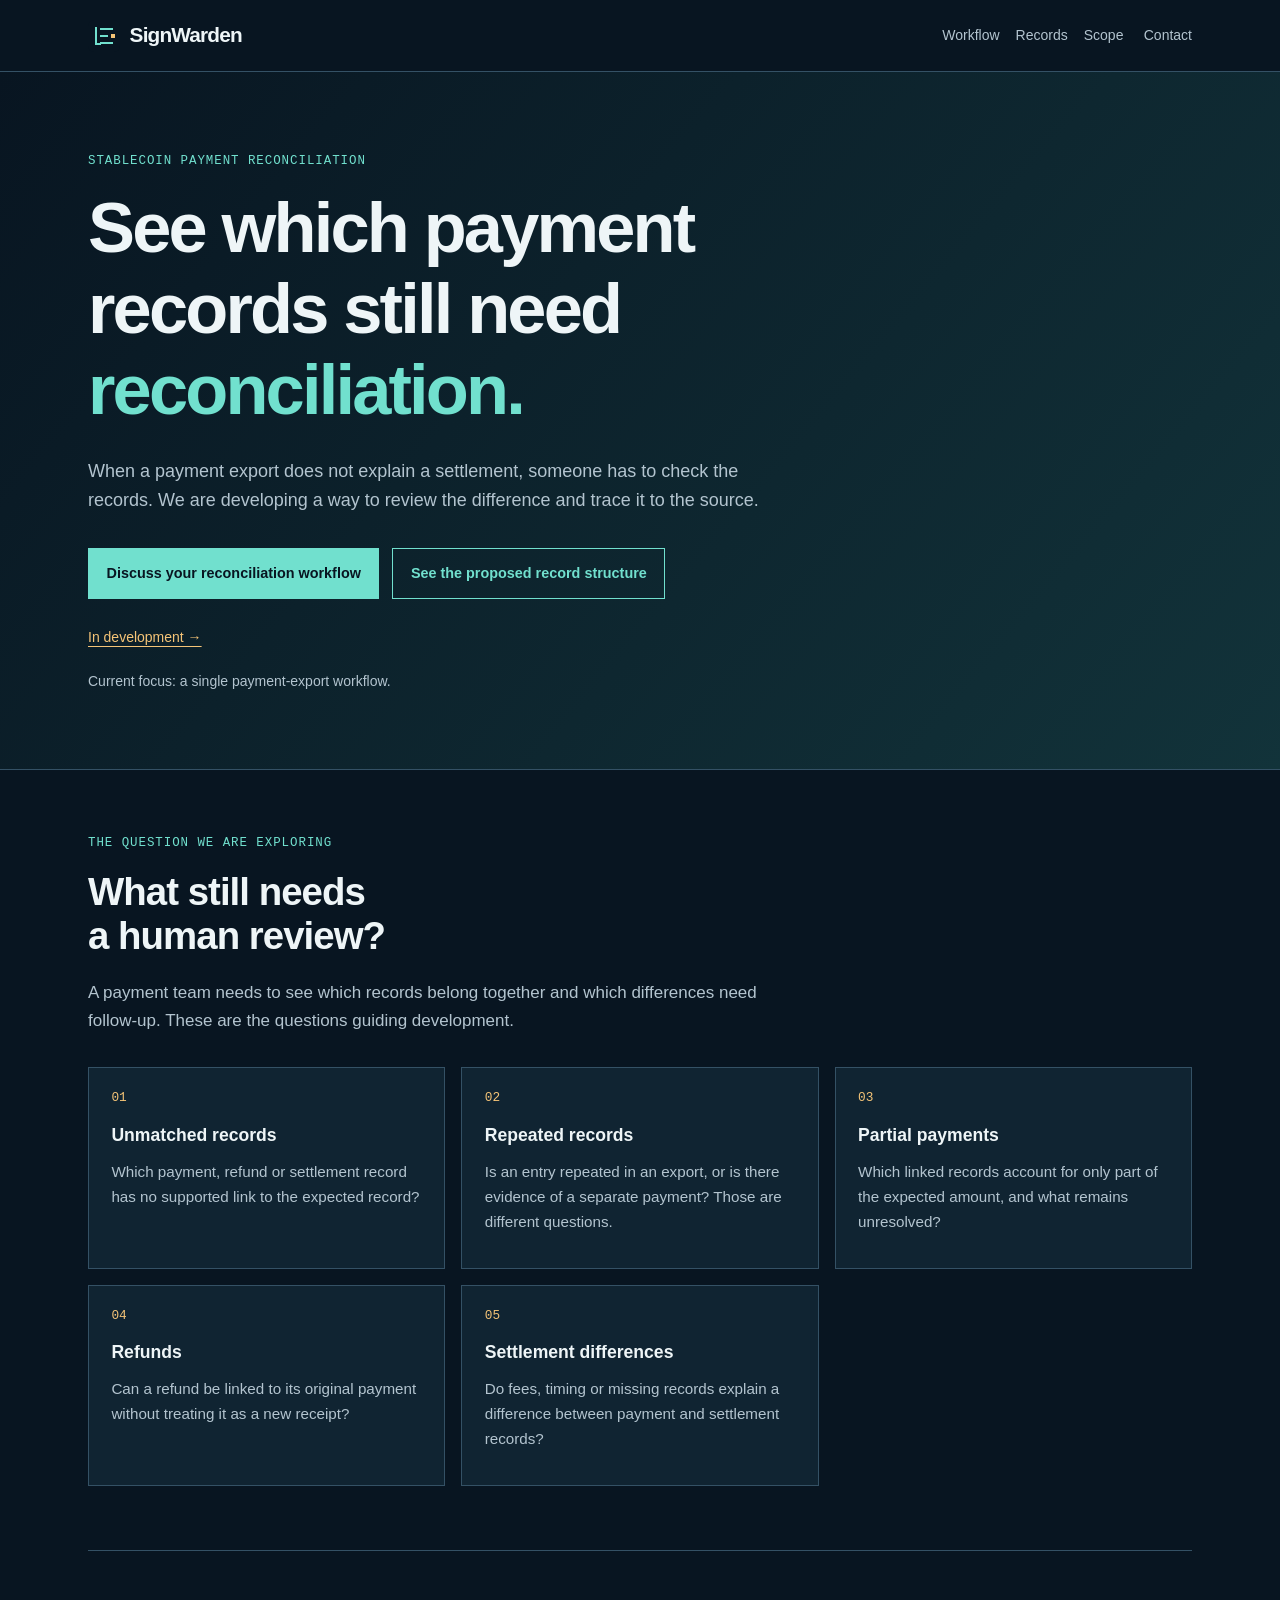
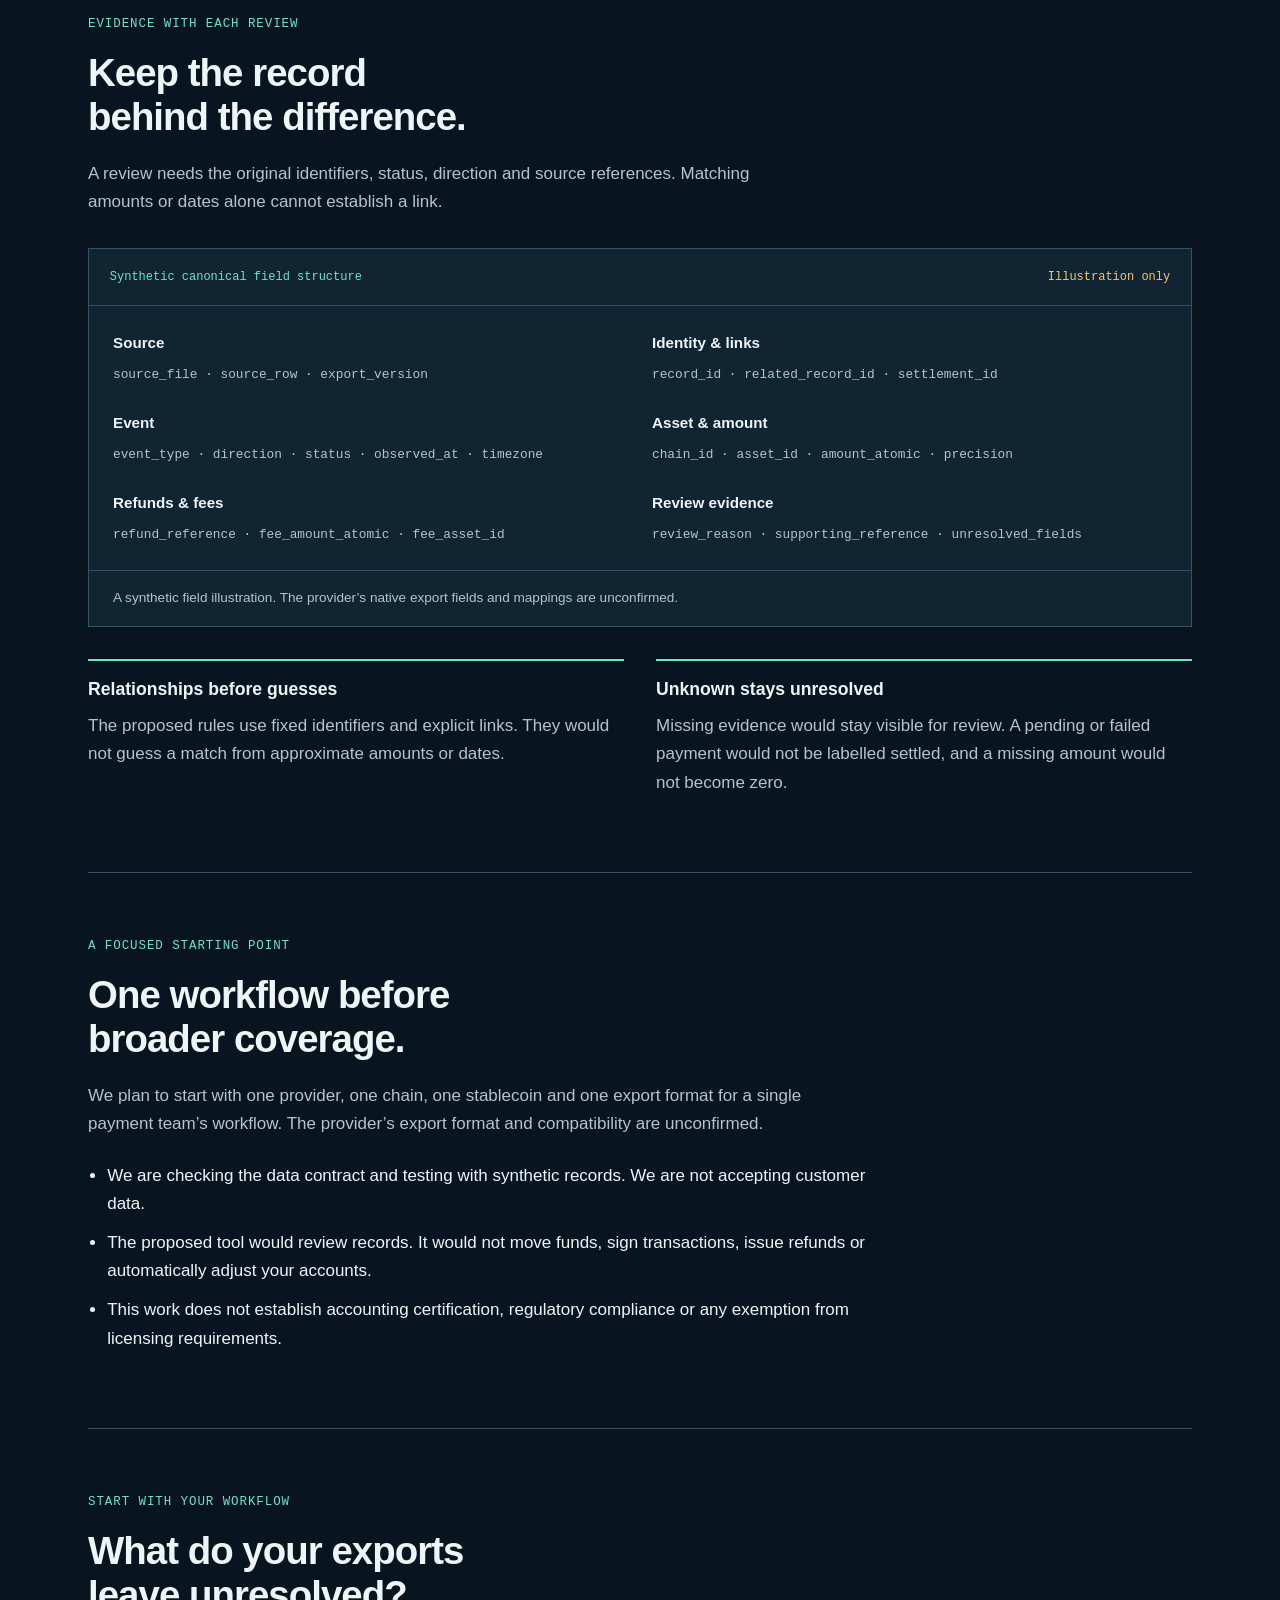
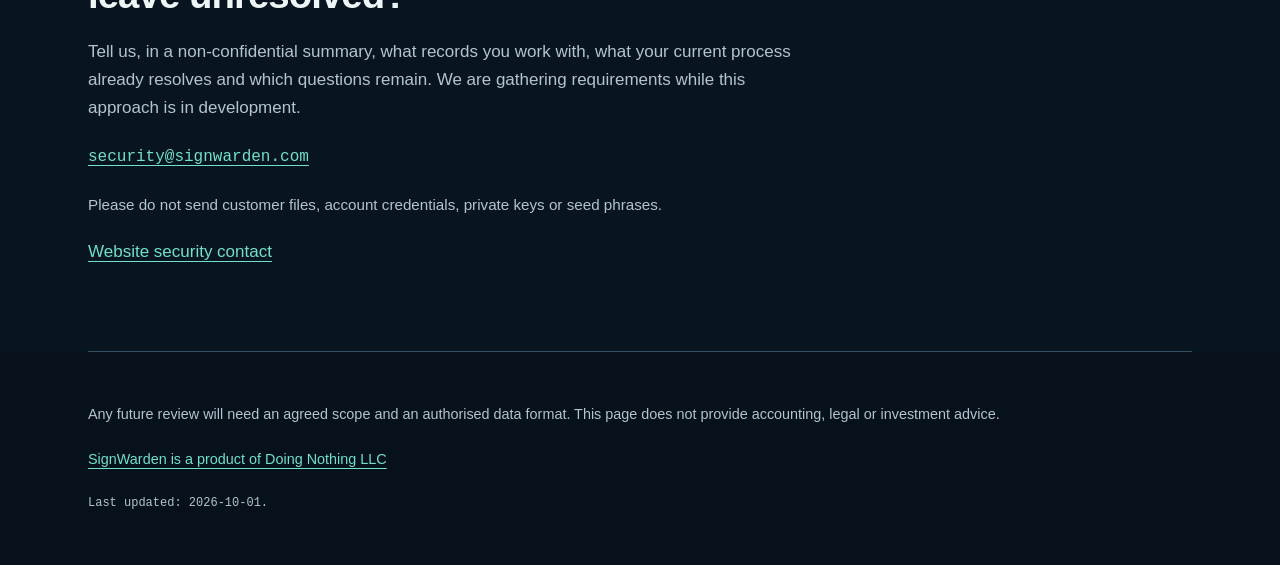
==== commit 5752c2c2: "Clarify payment reconciliation copy and development scope" ====
--- a/index.html
+++ b/index.html
@@ -12,7 +12,7 @@
   <link rel="apple-touch-icon" href="/apple-touch-icon.png" sizes="180x180">
   <link rel="stylesheet" href="/style.css">
   <title>Stablecoin Payment Reconciliation | SignWarden</title>
-  <meta name="description" content="SignWarden is researching reconciliation of stablecoin payment exports: unmatched records, duplicates, partial payments, refunds and settlement differences. Discuss your workflow.">
+  <meta name="description" content="SignWarden is developing a tool to review unmatched stablecoin payment records and settlement differences. Tell us what your exports leave unresolved.">
   <link rel="canonical" href="https://signwarden.com/">
 </head>
 <body>
@@ -27,7 +27,7 @@
     <div class="hero-band"><div class="wrap hero">
       <p class="eyebrow">Stablecoin payment reconciliation</p>
       <h1>See which payment records still need <em>reconciliation.</em></h1>
-      <p class="lede">Payment exports can leave questions about what matches, what repeats and what has settled. SignWarden is researching a focused way to review stablecoin payment records and show the evidence behind each difference.</p>
+      <p class="lede">When a payment export does not explain a settlement, someone has to check the records. We are developing a way to review the difference and trace it to the source.</p>
       <div class="cta"><a class="button primary" href="#contact">Discuss your reconciliation workflow</a><a class="button" href="#records">See the proposed record structure</a></div>
       <p class="status"><a href="#scope">In development →</a></p>
       <p class="stage">Current focus: a single payment-export workflow.</p>
@@ -36,7 +36,7 @@
       <section id="workflow" aria-labelledby="h-workflow">
         <p class="eyebrow">The question we are exploring</p>
         <h2 id="h-workflow">What still needs a human review?</h2>
-        <p class="intro">We are exploring how a payment team could review a defined set of exports, identify unresolved relationships and explain settlement differences. These are proposed review categories, not results from a working service.</p>
+        <p class="intro">A payment team needs to see which records belong together and which differences need follow-up. These are the questions guiding development.</p>
         <ul class="review-grid">
           <li><span class="number">01</span><h3>Unmatched records</h3><p>Which payment, refund or settlement record has no supported link to the expected record?</p></li>
           <li><span class="number">02</span><h3>Repeated records</h3><p>Is an entry repeated in an export, or is there evidence of a separate payment? Those are different questions.</p></li>
@@ -48,7 +48,7 @@
       <section id="records" aria-labelledby="h-records">
         <p class="eyebrow">Evidence with each review</p>
         <h2 id="h-records">Keep the record behind the difference.</h2>
-        <p class="intro">The proposed approach keeps original identifiers, status, direction and source references visible. A possible match needs evidence; an amount or date that looks similar is not enough.</p>
+        <p class="intro">A review needs the original identifiers, status, direction and source references. Matching amounts or dates alone cannot establish a link.</p>
         <figure class="record" aria-labelledby="record-caption">
           <div class="record-header"><span class="record-label">Synthetic canonical field structure</span><span class="record-note">Illustration only</span></div>
           <dl class="field-grid">
@@ -59,7 +59,7 @@
             <div><dt>Refunds &amp; fees</dt><dd>refund_reference · fee_amount_atomic · fee_asset_id</dd></div>
             <div><dt>Review evidence</dt><dd>review_reason · supporting_reference · unresolved_fields</dd></div>
           </dl>
-          <figcaption id="record-caption">A synthetic, canonical field illustration—not a provider’s native export, a completed data contract or a generated reconciliation result. Field availability and mappings remain to be verified.</figcaption>
+          <figcaption id="record-caption">A synthetic field illustration. The provider’s native export fields and mappings are unconfirmed.</figcaption>
         </figure>
         <div class="principles">
           <div><h3>Relationships before guesses</h3><p>The proposed rules use fixed identifiers and explicit links. They would not guess a match from approximate amounts or dates.</p></div>
@@ -69,9 +69,9 @@
       <section id="scope" aria-labelledby="h-scope">
         <p class="eyebrow">A focused starting point</p>
         <h2 id="h-scope">One workflow before broader coverage.</h2>
-        <p class="intro">The intended first scope is one provider, one chain, one stablecoin and one fixed export format for a single buyer workflow. Those choices are not yet locked, and no provider compatibility is claimed.</p>
+        <p class="intro">We plan to start with one provider, one chain, one stablecoin and one export format for a single payment team’s workflow. The provider’s export format and compatibility are unconfirmed.</p>
         <ul class="scope-list">
-          <li>Current work is research, data-contract definition and preparation for offline synthetic validation.</li>
+          <li>We are checking the data contract and testing with synthetic records. We are not accepting customer data.</li>
           <li>The proposed tool would review records. It would not move funds, sign transactions, issue refunds or automatically adjust your accounts.</li>
           <li>This work does not establish accounting certification, regulatory compliance or any exemption from licensing requirements.</li>
         </ul>
@@ -87,7 +87,7 @@
     </div>
   </main>
   <footer><div class="wrap">
-    <p>This page describes research in progress. It is not accounting, legal or investment advice. Any future review would need an agreed scope, an authorised data format and explicit limitations.</p>
+    <p>Any future review will need an agreed scope and an authorised data format. This page does not provide accounting, legal or investment advice.</p>
     <p class="product"><a href="https://doingnothingllc.com" rel="noopener noreferrer">SignWarden is a product of Doing Nothing LLC</a></p>
     <p class="updated">Last updated: <time datetime="2026-10-01">2026-10-01</time>.</p>
   </div></footer>
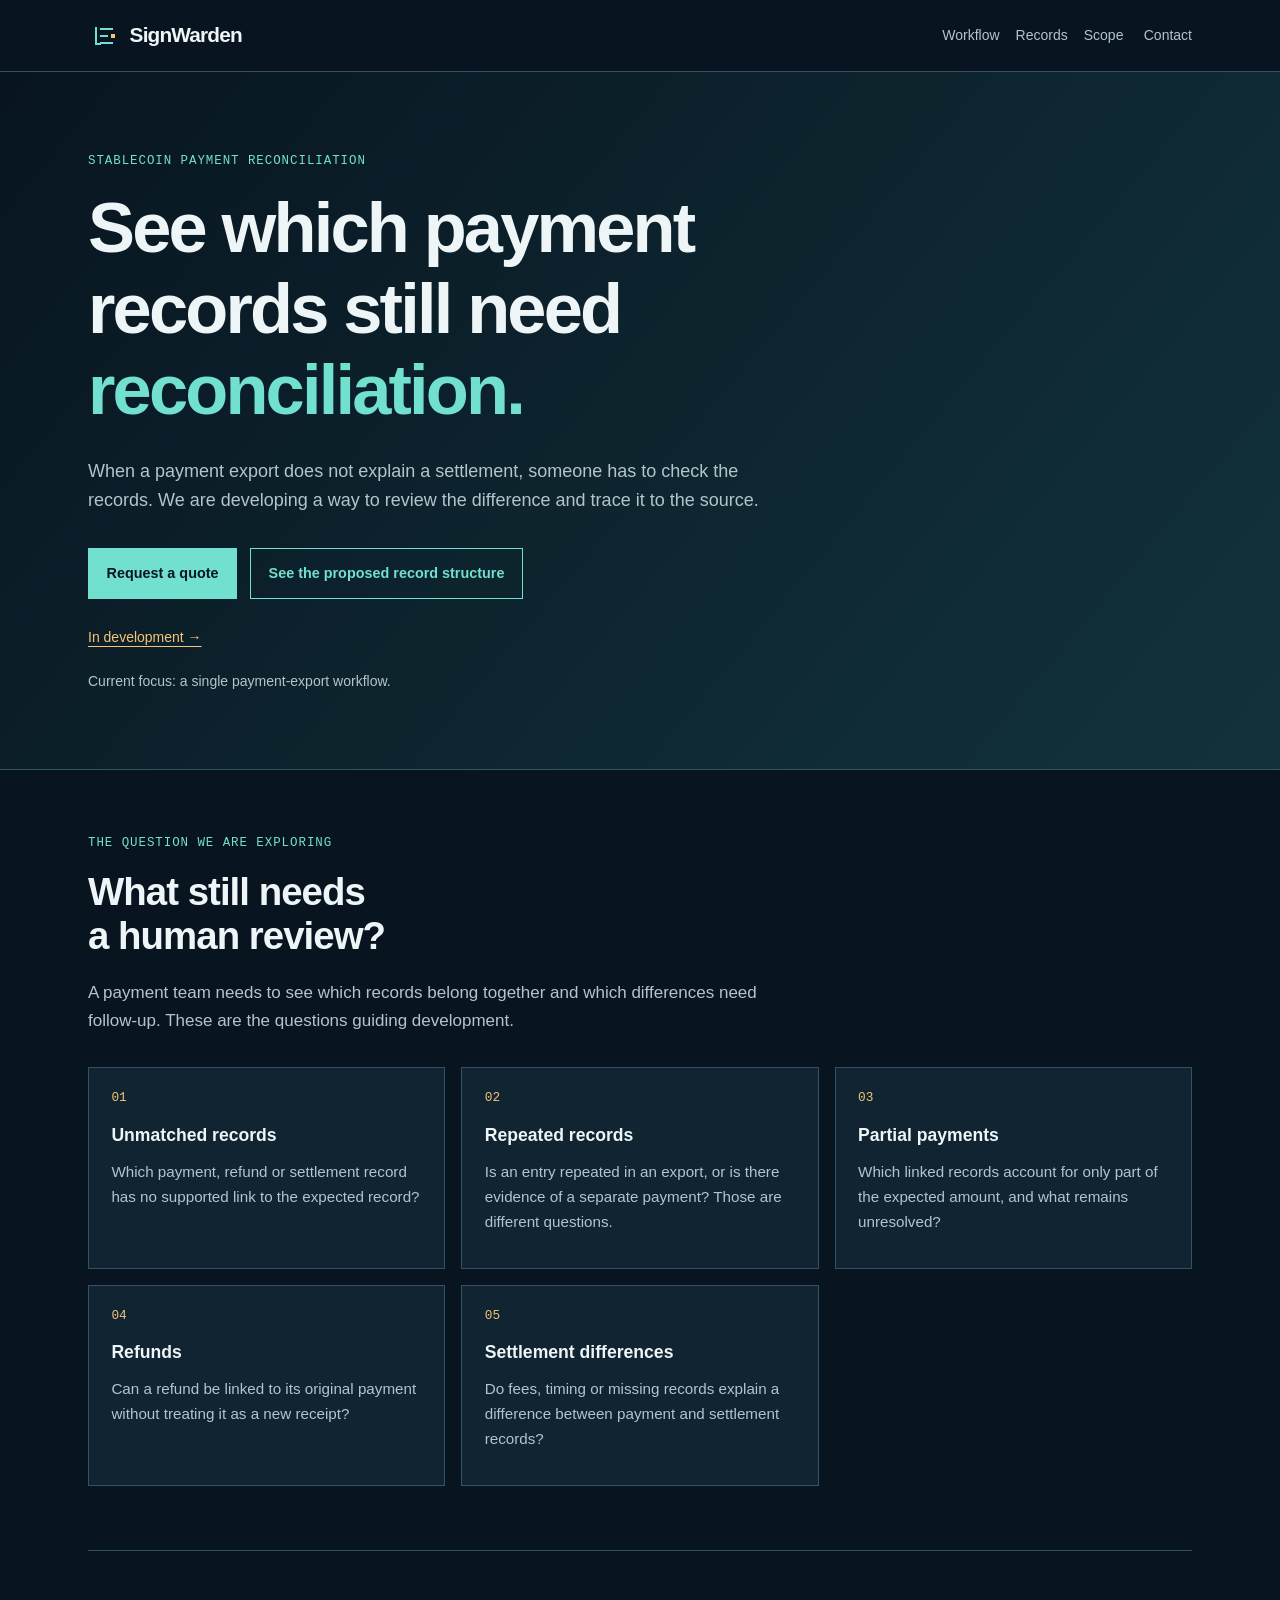
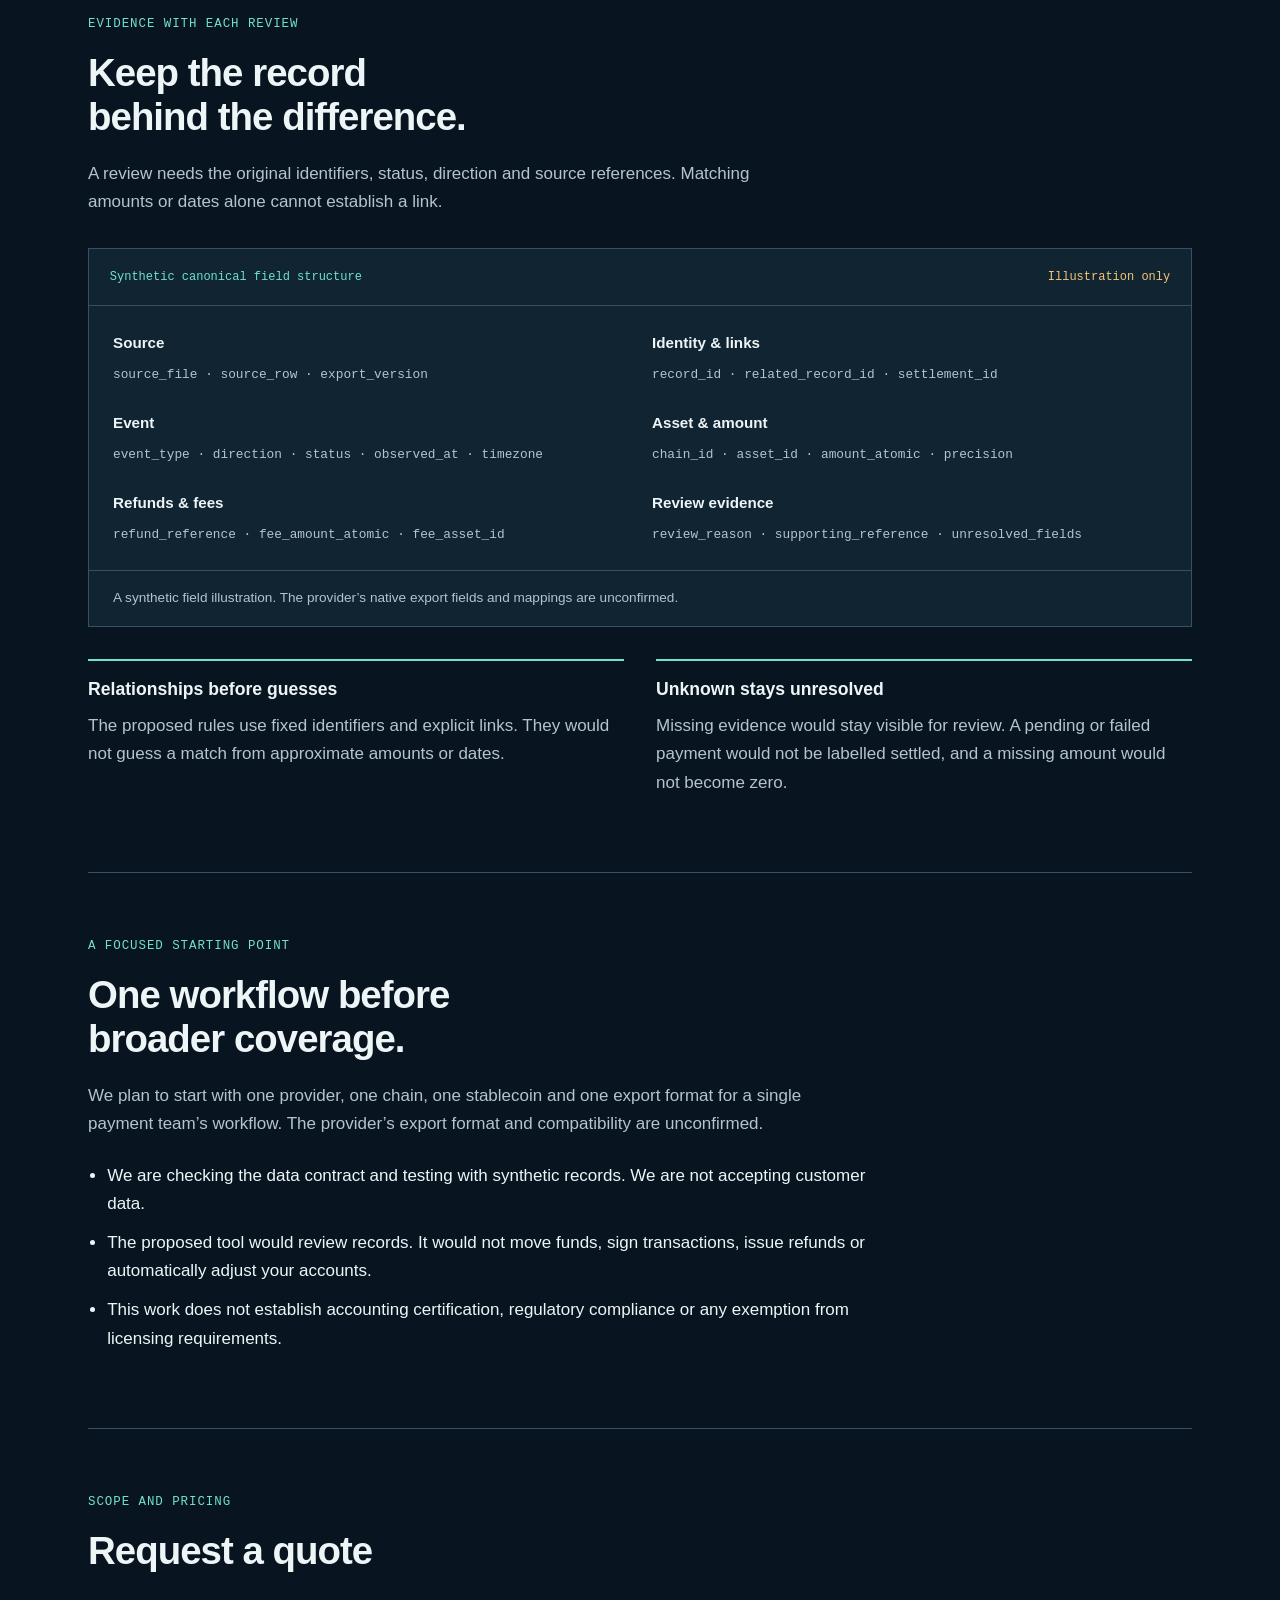
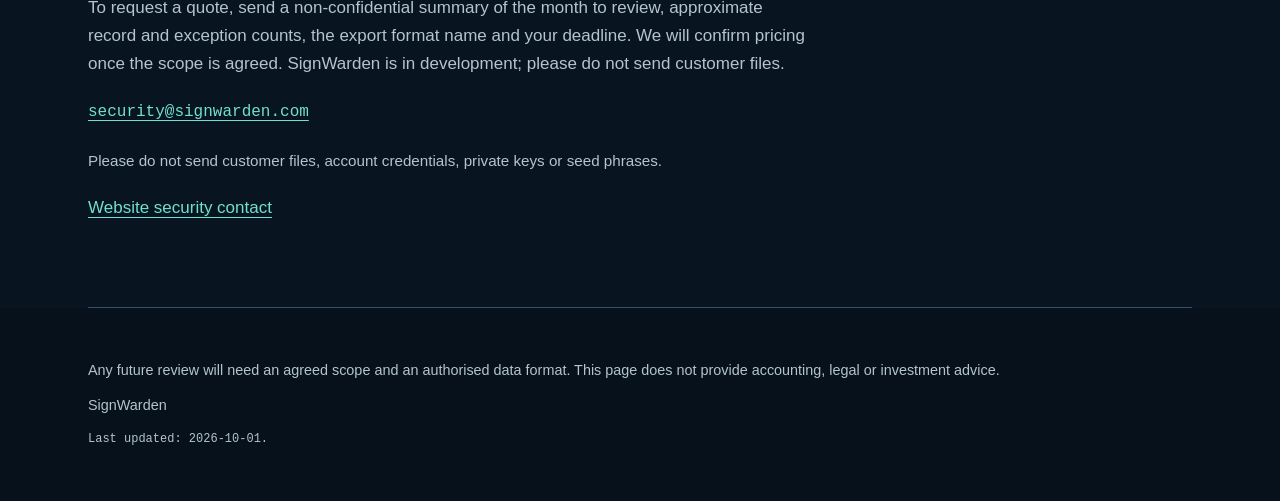
==== commit b954d523: "Update quote contact and search metadata" ====
--- a/index.html
+++ b/index.html
@@ -11,9 +11,15 @@
   <link rel="icon" href="/favicon.svg" type="image/svg+xml" sizes="any">
   <link rel="apple-touch-icon" href="/apple-touch-icon.png" sizes="180x180">
   <link rel="stylesheet" href="/style.css">
-  <title>Stablecoin Payment Reconciliation | SignWarden</title>
-  <meta name="description" content="SignWarden is developing a tool to review unmatched stablecoin payment records and settlement differences. Tell us what your exports leave unresolved.">
+  <title>Stablecoin Payment Exceptions | SignWarden</title>
+  <meta name="description" content="SignWarden is developing a way to review remaining unmatched stablecoin payment records and settlement differences with source evidence. Request a quote.">
   <link rel="canonical" href="https://signwarden.com/">
+  <meta property="og:title" content="Stablecoin Payment Exceptions | SignWarden">
+  <meta property="og:description" content="SignWarden is developing a way to review remaining unmatched stablecoin payment records and settlement differences with source evidence. Request a quote.">
+  <meta property="og:url" content="https://signwarden.com/">
+  <meta property="og:type" content="website">
+  <meta property="og:site_name" content="SignWarden">
+  <meta name="twitter:card" content="summary">
 </head>
 <body>
   <a class="skip" href="#main">Skip to main content</a>
@@ -28,7 +34,7 @@
       <p class="eyebrow">Stablecoin payment reconciliation</p>
       <h1>See which payment records still need <em>reconciliation.</em></h1>
       <p class="lede">When a payment export does not explain a settlement, someone has to check the records. We are developing a way to review the difference and trace it to the source.</p>
-      <div class="cta"><a class="button primary" href="#contact">Discuss your reconciliation workflow</a><a class="button" href="#records">See the proposed record structure</a></div>
+      <div class="cta"><a class="button primary" href="#contact">Request a quote</a><a class="button" href="#records">See the proposed record structure</a></div>
       <p class="status"><a href="#scope">In development →</a></p>
       <p class="stage">Current focus: a single payment-export workflow.</p>
     </div></div>
@@ -77,9 +83,9 @@
         </ul>
       </section>
       <section id="contact" class="contact-section" aria-labelledby="h-contact">
-        <p class="eyebrow">Start with your workflow</p>
-        <h2 id="h-contact">What do your exports leave unresolved?</h2>
-        <p class="intro">Tell us, in a non-confidential summary, what records you work with, what your current process already resolves and which questions remain. We are gathering requirements while this approach is in development.</p>
+        <p class="eyebrow">Scope and pricing</p>
+        <h2 id="h-contact">Request a quote</h2>
+        <p class="intro">To request a quote, send a non-confidential summary of the month to review, approximate record and exception counts, the export format name and your deadline. We will confirm pricing once the scope is agreed. SignWarden is in development; please do not send customer files.</p>
         <p><a class="email" href="mailto:security@signwarden.com">security@signwarden.com</a></p>
         <p class="contact-note">Please do not send customer files, account credentials, private keys or seed phrases.</p>
         <p><a class="security-link" href="/.well-known/security.txt">Website security contact</a></p>
@@ -88,7 +94,7 @@
   </main>
   <footer><div class="wrap">
     <p>Any future review will need an agreed scope and an authorised data format. This page does not provide accounting, legal or investment advice.</p>
-    <p class="product"><a href="https://doingnothingllc.com" rel="noopener noreferrer">SignWarden is a product of Doing Nothing LLC</a></p>
+    <p class="product">SignWarden</p>
     <p class="updated">Last updated: <time datetime="2026-10-01">2026-10-01</time>.</p>
   </div></footer>
 </body>
